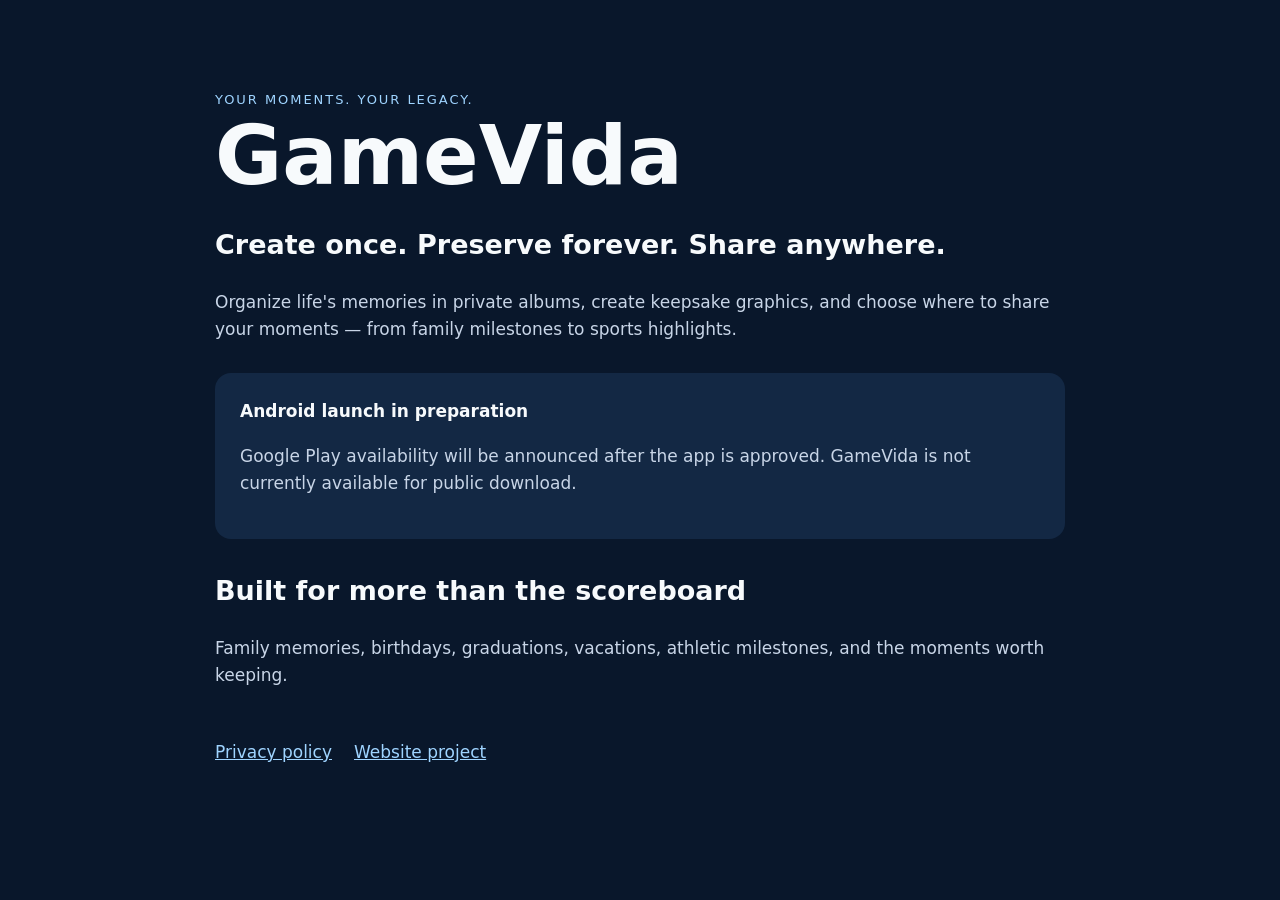
==== docs/index.html @ 08e76a16 "Publish GameVida website and privacy policy" ====
<!doctype html><html lang="en"><head><meta charset="utf-8"><meta name="viewport" content="width=device-width,initial-scale=1"><title>GameVida — Preserve your moments</title><meta name="description" content="GameVida helps you preserve family memories, sports milestones, photos, and videos. Create once. Preserve forever. Share anywhere."><style>body{margin:0;background:#09172b;color:#f7fafc;font:17px/1.6 system-ui,sans-serif}main{max-width:850px;margin:0 auto;padding:90px 24px}h1{font-size:clamp(44px,8vw,82px);line-height:1.1;margin:0}h2{font-size:27px}p{color:#c8d5e7}a{color:#9fd4ff}nav{display:flex;gap:22px;flex-wrap:wrap;margin-top:50px}.panel{background:#132844;padding:25px;border-radius:16px;margin:30px 0}.eyebrow{color:#9fd4ff;letter-spacing:.15em;text-transform:uppercase;font-size:13px}</style></head><body><main><div class="eyebrow">Your moments. Your legacy.</div><h1>GameVida</h1><h2>Create once. Preserve forever. Share anywhere.</h2><p>Organize life's memories in private albums, create keepsake graphics, and choose where to share your moments — from family milestones to sports highlights.</p><div class="panel"><strong>Android launch in preparation</strong><p>Google Play availability will be announced after the app is approved. GameVida is not currently available for public download.</p></div><h2>Built for more than the scoreboard</h2><p>Family memories, birthdays, graduations, vacations, athletic milestones, and the moments worth keeping.</p><nav><a href="/privacy/">Privacy policy</a><a href="https://github.com/cauvixai/gamevida-website">Website project</a></nav></main></body></html>
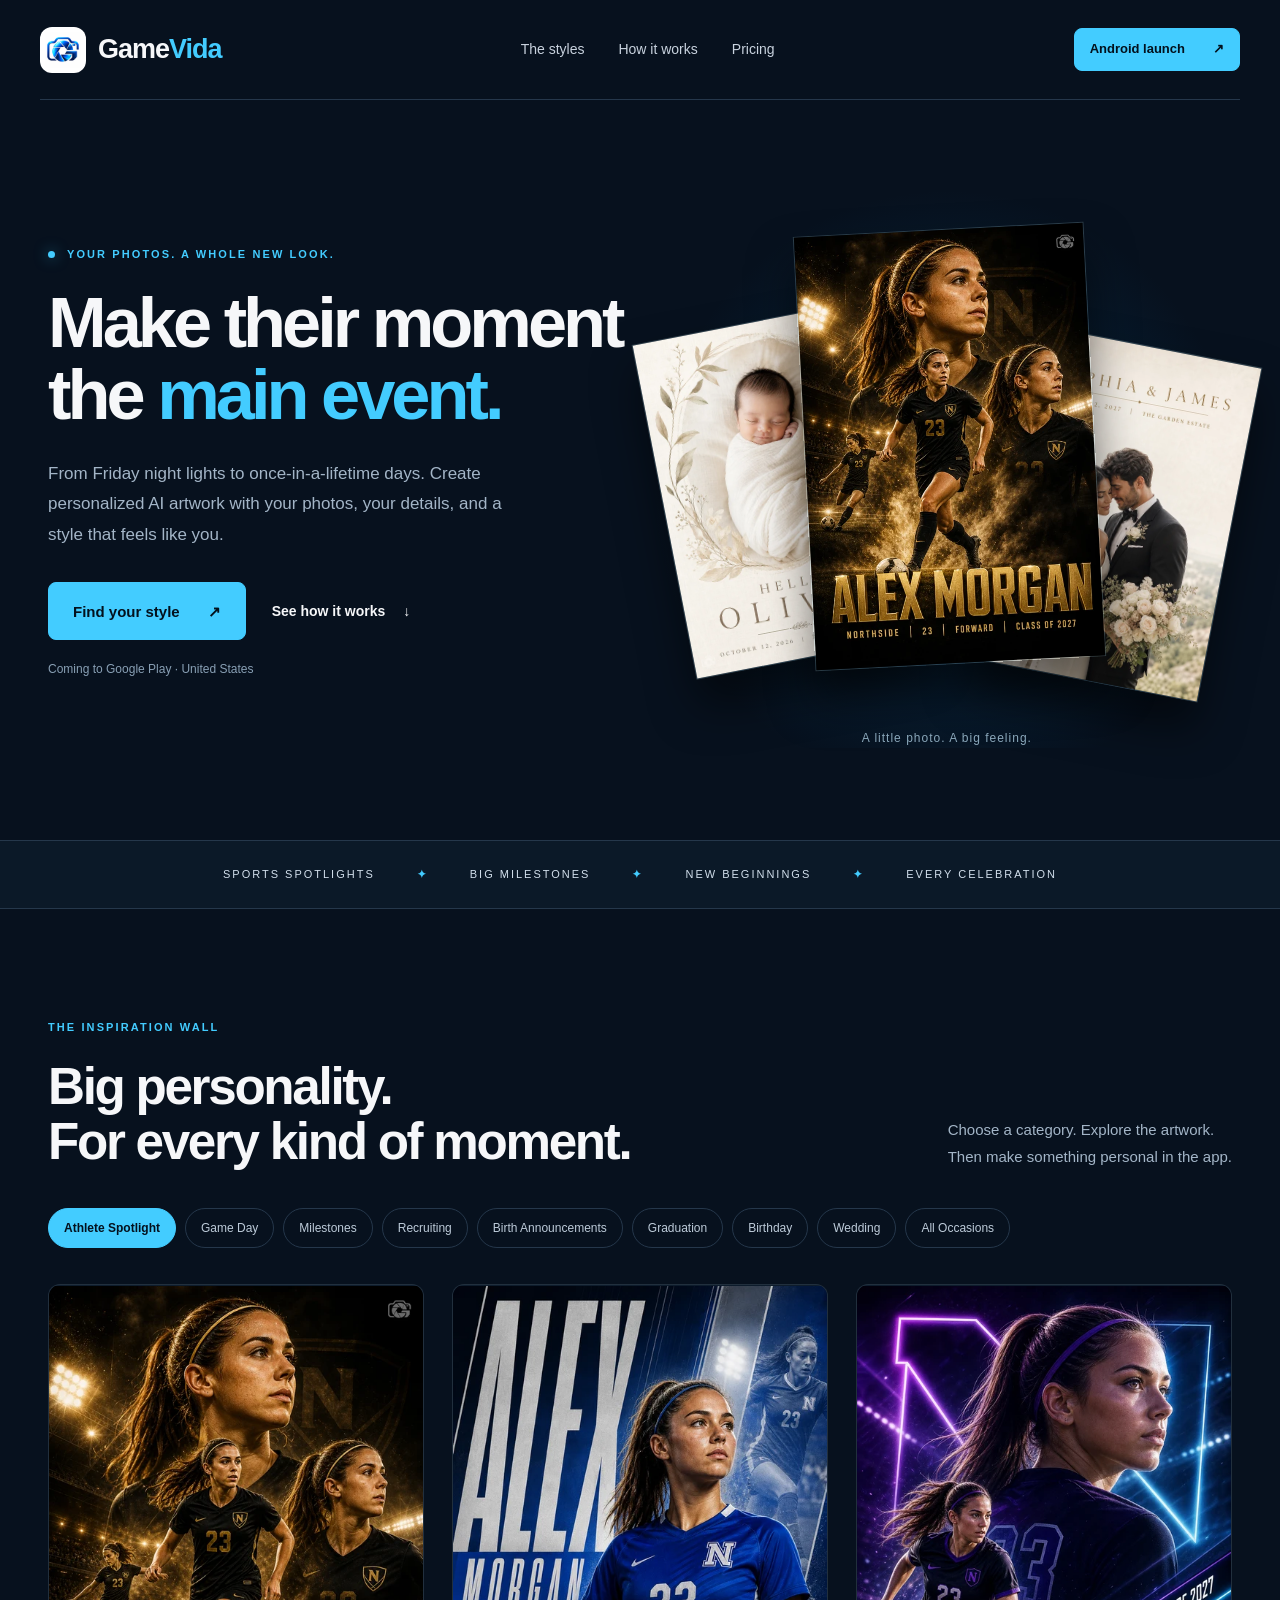
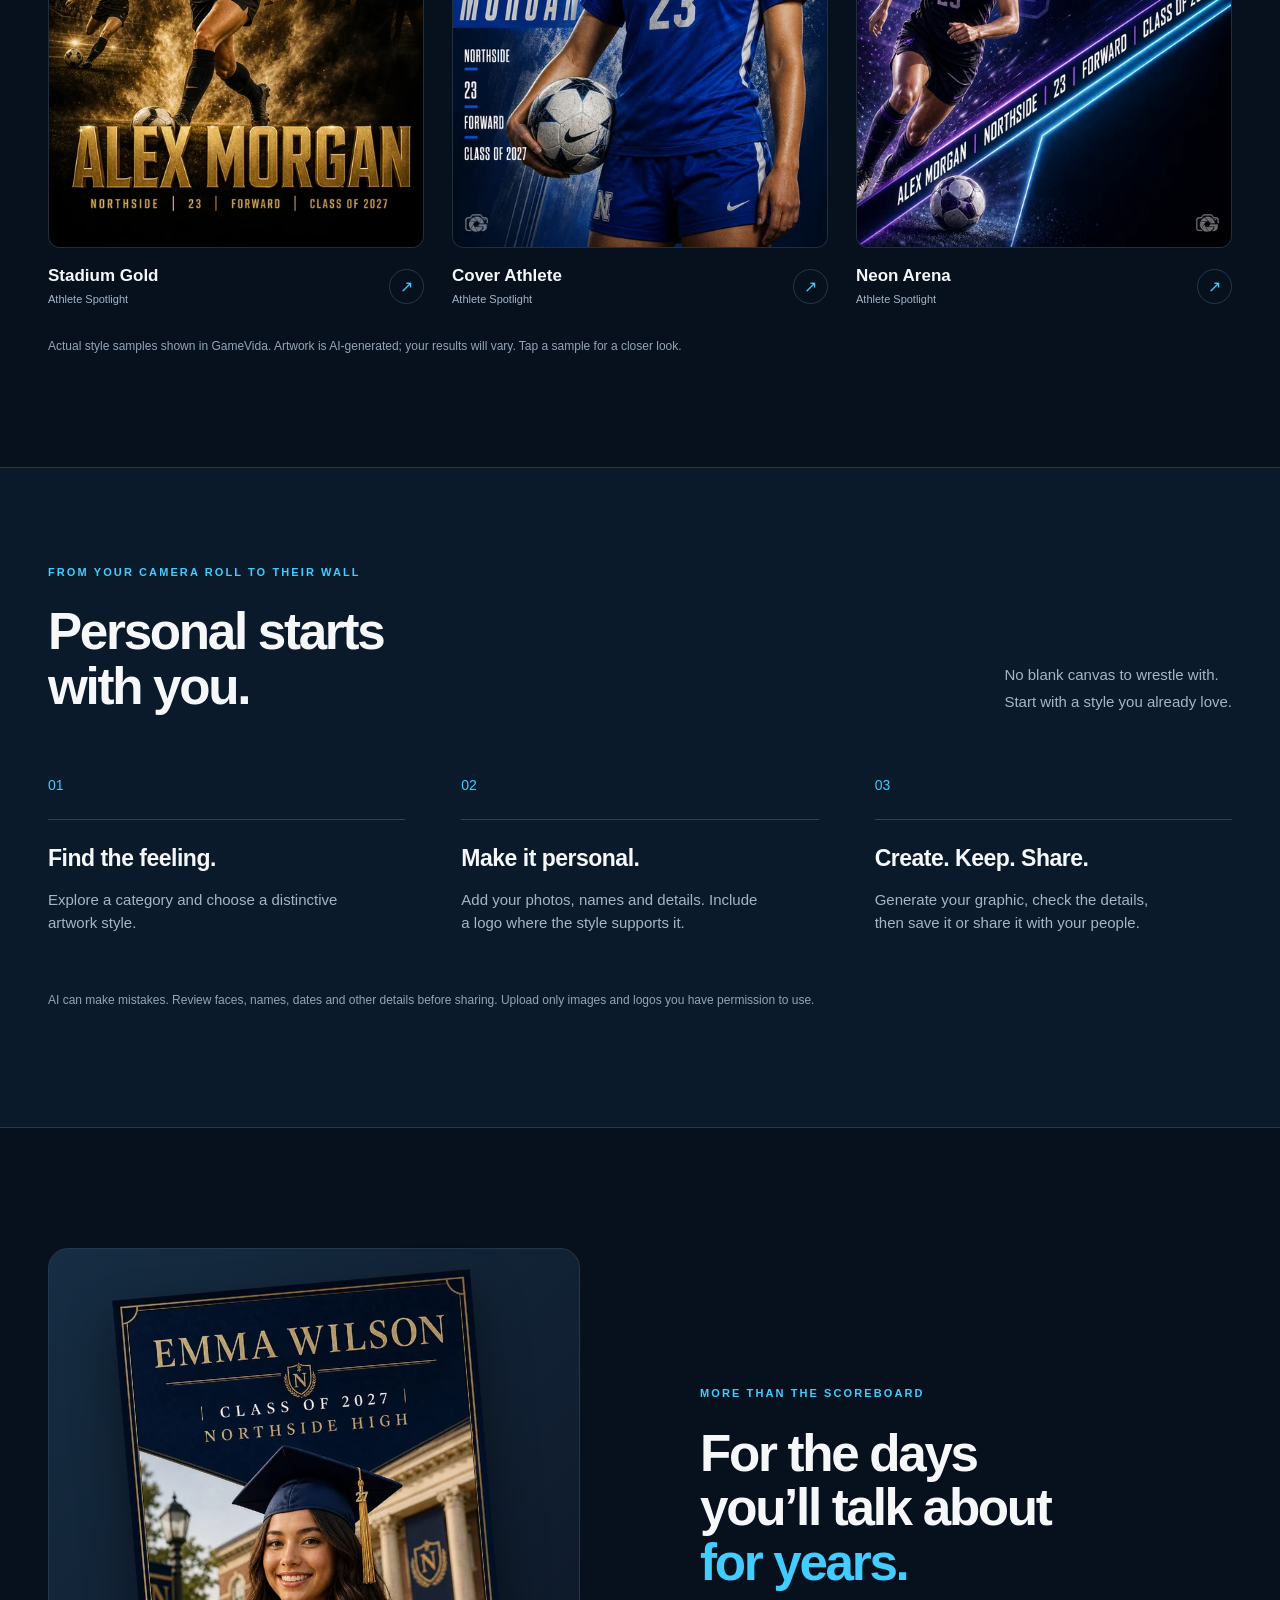
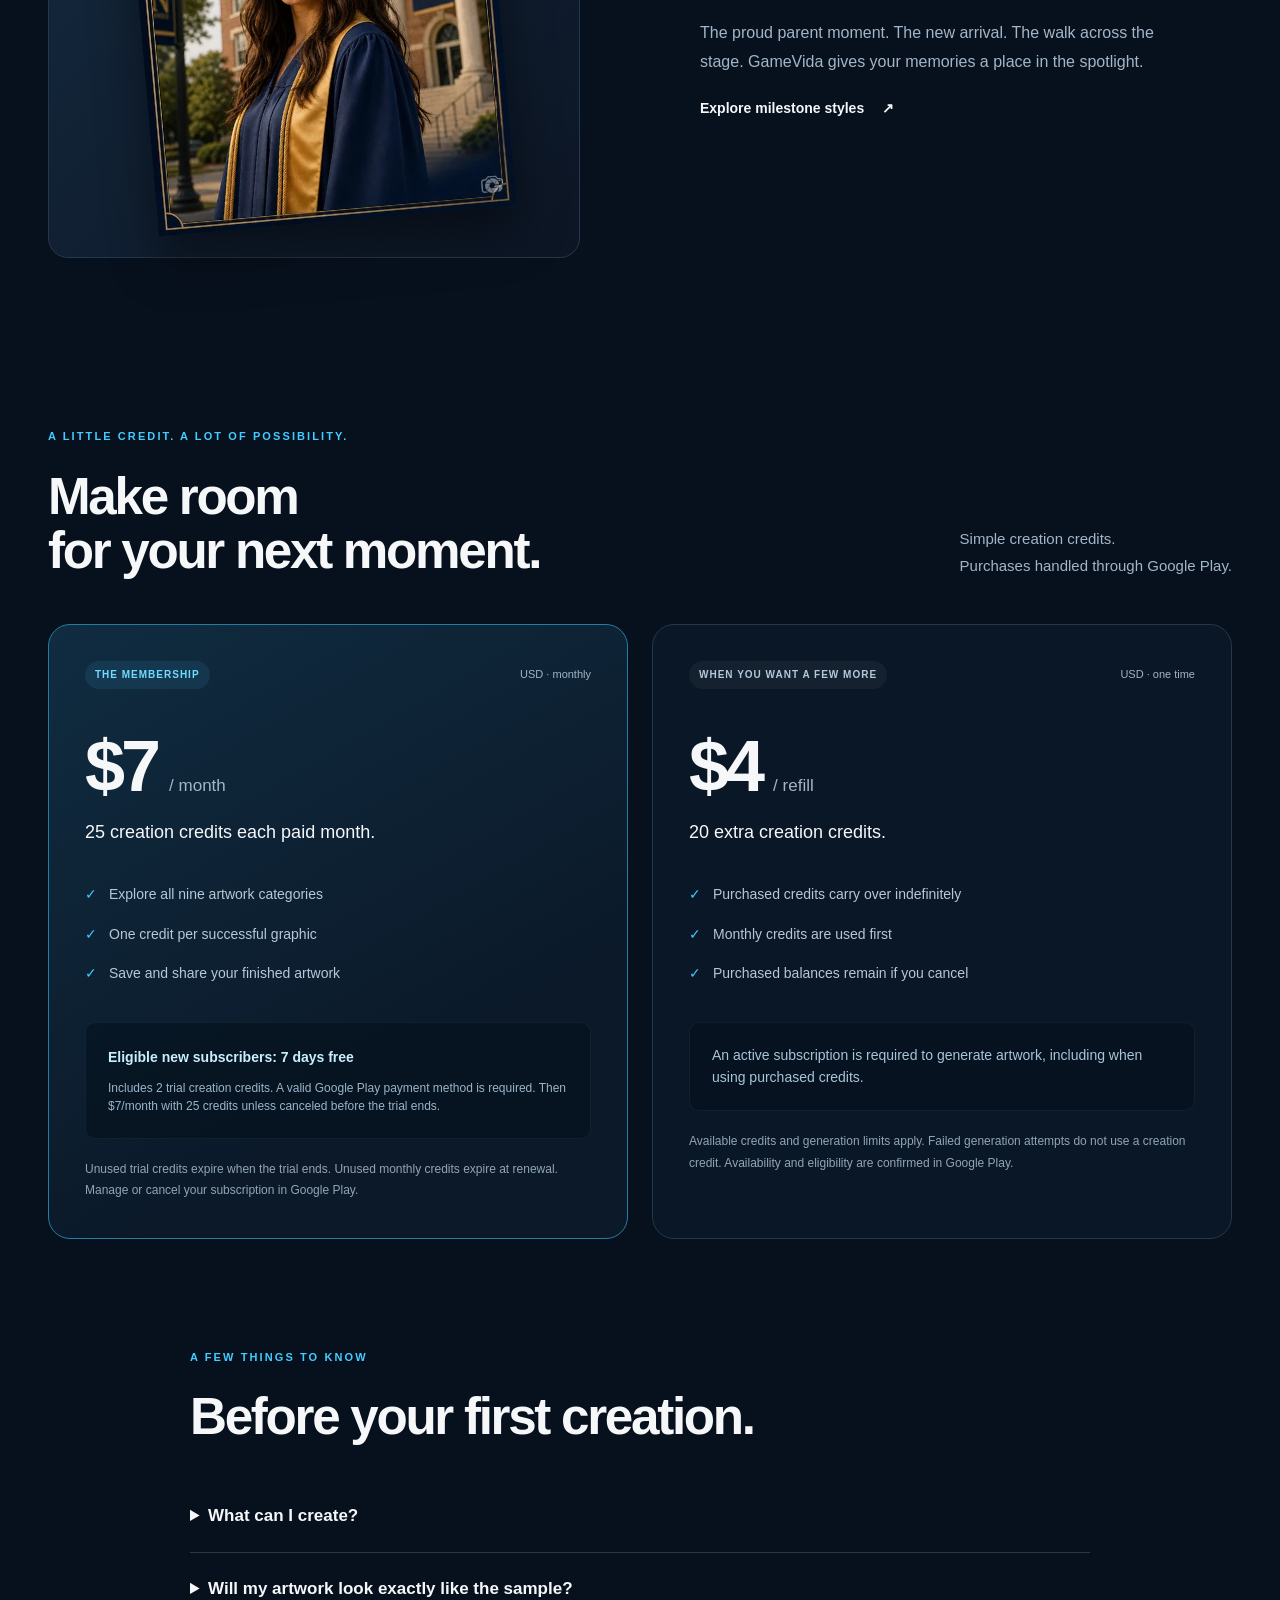
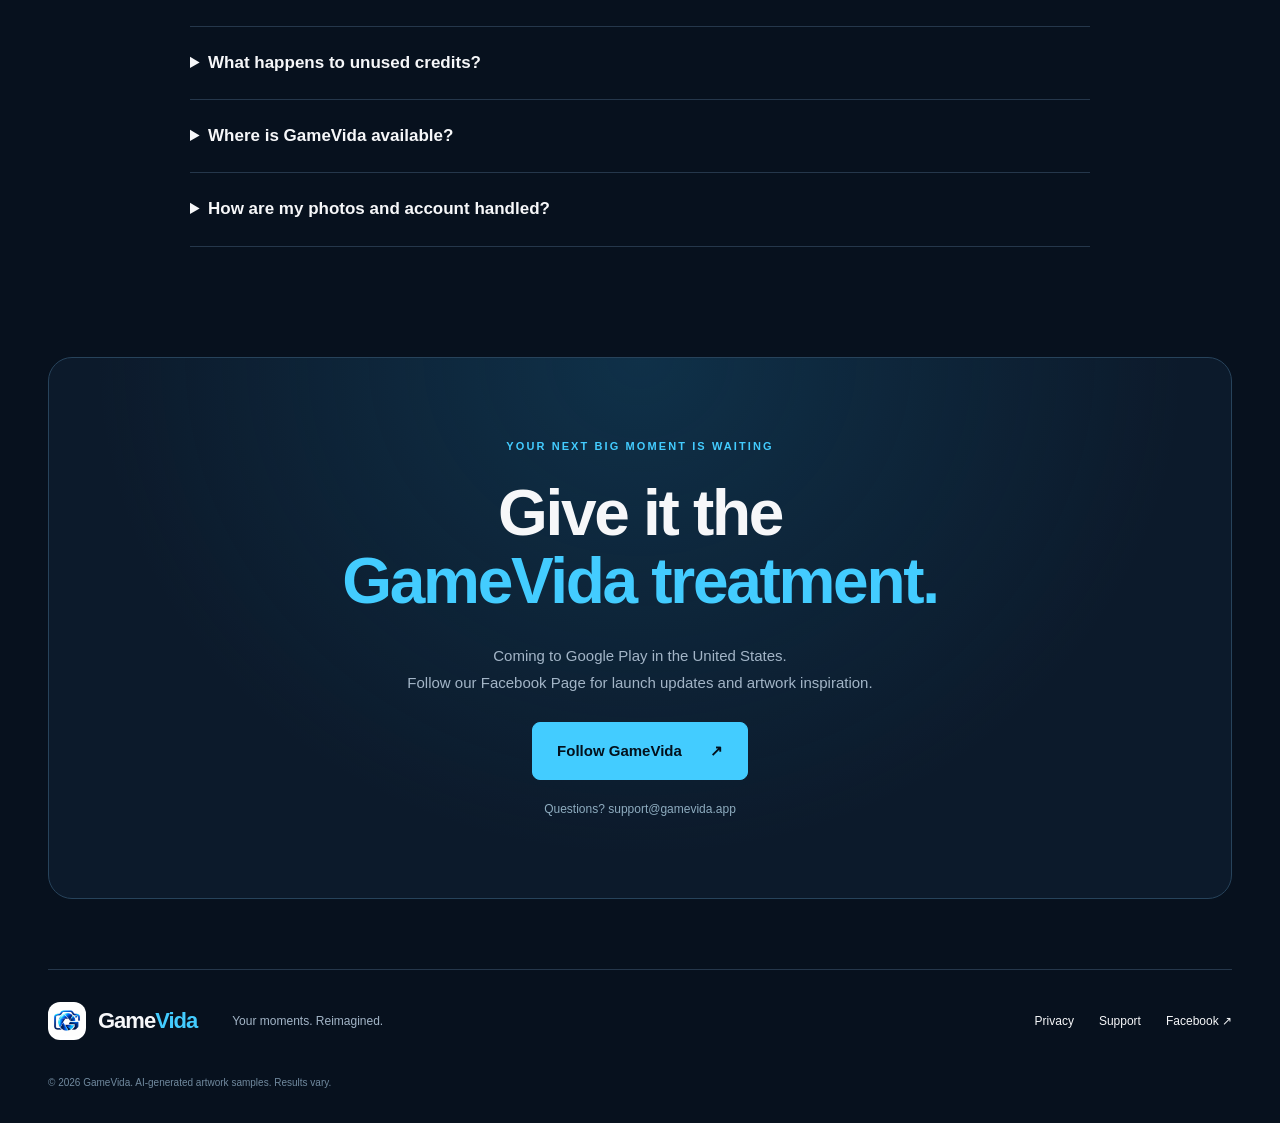
==== commit 80af60f3: "Show real GameVida artwork, creation flow and launch pricing" ====
--- a/docs/index.html
+++ b/docs/index.html
@@ -1 +1,32 @@
-<!doctype html><html lang="en"><head><meta charset="utf-8"><meta name="viewport" content="width=device-width,initial-scale=1"><title>GameVida — Preserve your moments</title><meta name="description" content="GameVida helps you preserve family memories, sports milestones, photos, and videos. Create once. Preserve forever. Share anywhere."><style>body{margin:0;background:#09172b;color:#f7fafc;font:17px/1.6 system-ui,sans-serif}main{max-width:850px;margin:0 auto;padding:90px 24px}h1{font-size:clamp(44px,8vw,82px);line-height:1.1;margin:0}h2{font-size:27px}p{color:#c8d5e7}a{color:#9fd4ff}nav{display:flex;gap:22px;flex-wrap:wrap;margin-top:50px}.panel{background:#132844;padding:25px;border-radius:16px;margin:30px 0}.eyebrow{color:#9fd4ff;letter-spacing:.15em;text-transform:uppercase;font-size:13px}</style></head><body><main><div class="eyebrow">Your moments. Your legacy.</div><h1>GameVida</h1><h2>Create once. Preserve forever. Share anywhere.</h2><p>Organize life's memories in private albums, create keepsake graphics, and choose where to share your moments — from family milestones to sports highlights.</p><div class="panel"><strong>Android launch in preparation</strong><p>Google Play availability will be announced after the app is approved. GameVida is not currently available for public download.</p></div><h2>Built for more than the scoreboard</h2><p>Family memories, birthdays, graduations, vacations, athletic milestones, and the moments worth keeping.</p><nav><a href="/privacy/">Privacy policy</a><a href="https://github.com/cauvixai/gamevida-website">Website project</a></nav></main></body></html>+<!doctype html>
+<html lang="en">
+<head>
+<meta charset="utf-8"><meta name="viewport" content="width=device-width,initial-scale=1">
+<title>GameVida — Your moments. Reimagined.</title>
+<meta name="description" content="Turn your photos and details into personalized AI artwork for sports, milestones and life's biggest moments. Explore GameVida styles, credits and Android launch information.">
+<meta name="theme-color" content="#07111e"><meta property="og:title" content="GameVida — Your moments. Reimagined."><meta property="og:description" content="Personalized AI artwork for sports and life's biggest moments. Explore the styles."><meta property="og:type" content="website"><meta property="og:url" content="https://gamevida.app/"><meta property="og:image" content="https://gamevida.app/assets/social-preview.jpg"><meta name="twitter:card" content="summary_large_image">
+<link rel="canonical" href="https://gamevida.app/"><link rel="icon" href="assets/icon.png"><link rel="stylesheet" href="styles.css"><script src="site.js" defer></script>
+</head>
+<body>
+<a class="skip" href="#main">Skip to content</a>
+<header class="header"><a class="brand" href="#" aria-label="GameVida home"><img src="assets/icon.png" width="46" height="46" alt=""><span>Game<span class="cyan">Vida</span></span></a><nav aria-label="Main navigation"><a href="#styles">The styles</a><a href="#how">How it works</a><a href="#pricing">Pricing</a></nav><a class="button small" href="#launch">Android launch <span aria-hidden="true">↗</span></a></header>
+<main id="main">
+<section class="hero wrap">
+<div class="hero-copy"><p class="eyebrow"><span class="dot"></span> YOUR PHOTOS. A WHOLE NEW LOOK.</p><h1>Make their moment<br>the <em>main event.</em></h1><p class="lead">From Friday night lights to once-in-a-lifetime days. Create personalized AI artwork with your photos, your details, and a style that feels like you.</p><div class="actions"><a class="button" href="#styles">Find your style <span aria-hidden="true">↗</span></a><a class="text-link" href="#how">See how it works <span aria-hidden="true">↓</span></a></div><p class="availability">Coming to Google Play · United States</p></div>
+<div class="hero-art" aria-label="GameVida artwork samples: birth announcement, athlete spotlight, and wedding"><div class="orbit"></div><img class="poster poster-left" src="assets/birth-1.webp" width="300" height="450" alt="Birth announcement sample with a newborn portrait and personalized name"><img class="poster poster-right" src="assets/weddings-1.webp" width="300" height="450" alt="Wedding artwork sample with a couple's portrait and personalized names"><img class="poster poster-center" src="assets/athlete-1.webp" width="360" height="540" fetchpriority="high" alt="Athlete Spotlight sample with layered soccer portraits and gold lettering"><span class="art-label">A little photo. A big feeling.</span></div>
+</section>
+<div class="category-ribbon" aria-hidden="true"><span>SPORTS SPOTLIGHTS</span><b>✦</b><span>BIG MILESTONES</span><b>✦</b><span>NEW BEGINNINGS</span><b>✦</b><span>EVERY CELEBRATION</span></div>
+<section class="gallery-section wrap" id="styles"><div class="section-heading"><div><p class="eyebrow">THE INSPIRATION WALL</p><h2>Big personality.<br>For every kind of moment.</h2></div><p>Choose a category. Explore the artwork.<br>Then make something personal in the app.</p></div>
+<div class="filters" role="group" aria-label="Artwork categories"></div>
+<div class="gallery" id="gallery" aria-live="polite"></div><p class="sample-note">Actual style samples shown in GameVida. Artwork is AI-generated; your results will vary. Tap a sample for a closer look.</p>
+<noscript><p>Enable JavaScript to browse all nine categories. Here are three styles to explore:</p><div class="gallery"><img src="assets/athlete-1.webp" alt="Athlete Spotlight sample"><img src="assets/birth-1.webp" alt="Birth announcement sample"><img src="assets/weddings-1.webp" alt="Wedding sample"></div></noscript>
+</section>
+<section class="how-section" id="how"><div class="wrap"><p class="eyebrow">FROM YOUR CAMERA ROLL TO THEIR WALL</p><div class="section-heading"><h2>Personal starts<br>with you.</h2><p>No blank canvas to wrestle with.<br>Start with a style you already love.</p></div><div class="steps"><article><span>01</span><h3>Find the feeling.</h3><p>Explore a category and choose a distinctive artwork style.</p></article><article><span>02</span><h3>Make it personal.</h3><p>Add your photos, names and details. Include a logo where the style supports it.</p></article><article><span>03</span><h3>Create. Keep. Share.</h3><p>Generate your graphic, check the details, then save it or share it with your people.</p></article></div><p class="fineprint">AI can make mistakes. Review faces, names, dates and other details before sharing. Upload only images and logos you have permission to use.</p></div></section>
+<section class="occasion-section wrap"><div class="occasion-image"><img src="assets/graduation-1.webp" width="400" height="600" loading="lazy" alt="Navy and gold graduation artwork with a graduate portrait"></div><div><p class="eyebrow">MORE THAN THE SCOREBOARD</p><h2>For the days<br>you’ll talk about<br><em>for years.</em></h2><p class="lead">The proud parent moment. The new arrival. The walk across the stage. GameVida gives your memories a place in the spotlight.</p><a class="text-link" href="#styles" data-category="graduation">Explore milestone styles <span aria-hidden="true">↗</span></a></div></section>
+<section class="pricing-section wrap" id="pricing"><div class="section-heading"><div><p class="eyebrow">A LITTLE CREDIT. A LOT OF POSSIBILITY.</p><h2>Make room<br>for your next moment.</h2></div><p>Simple creation credits.<br>Purchases handled through Google Play.</p></div><div class="pricing-grid"><article class="price-card featured"><div class="price-top"><span class="pill">THE MEMBERSHIP</span><span>USD · monthly</span></div><h3><strong>$7</strong><span>/ month</span></h3><p class="price-sub">25 creation credits each paid month.</p><ul><li>Explore all nine artwork categories</li><li>One credit per successful graphic</li><li>Save and share your finished artwork</li></ul><div class="trial"><strong>Eligible new subscribers: 7 days free</strong><p>Includes 2 trial creation credits. A valid Google Play payment method is required. Then $7/month with 25 credits unless canceled before the trial ends.</p></div><p class="fineprint">Unused trial credits expire when the trial ends. Unused monthly credits expire at renewal. Manage or cancel your subscription in Google Play.</p></article><article class="price-card"><div class="price-top"><span class="pill subtle">WHEN YOU WANT A FEW MORE</span><span>USD · one time</span></div><h3><strong>$4</strong><span>/ refill</span></h3><p class="price-sub">20 extra creation credits.</p><ul><li>Purchased credits carry over indefinitely</li><li>Monthly credits are used first</li><li>Purchased balances remain if you cancel</li></ul><div class="refill-note">An active subscription is required to generate artwork, including when using purchased credits.</div><p class="fineprint">Available credits and generation limits apply. Failed generation attempts do not use a creation credit. Availability and eligibility are confirmed in Google Play.</p></article></div></section>
+<section class="faq wrap" id="faq"><p class="eyebrow">A FEW THINGS TO KNOW</p><h2>Before your first creation.</h2><details><summary>What can I create?</summary><p>Athlete Spotlight, Game Day, Milestones, Recruiting, Birth Announcements, Graduation, Birthday, Wedding and All Occasions artwork. Each category has multiple styles and a form for its specific details.</p></details><details><summary>Will my artwork look exactly like the sample?</summary><p>Samples show the direction of each style. Your artwork is generated using your photos and details, so results vary. AI may make mistakes in likeness, spelling or other details; always review your graphic before sharing.</p></details><details><summary>What happens to unused credits?</summary><p>Unused trial credits expire at the end of the trial. Monthly credits expire at renewal. Purchased refill credits carry over indefinitely and remain in your account after cancellation. Active subscription access is required to generate, and monthly credits are used before purchased credits.</p></details><details><summary>Where is GameVida available?</summary><p>GameVida’s Android launch is being prepared for the United States through Google Play. Public download availability will be announced after approval. We are focusing on Android first.</p></details><details><summary>How are my photos and account handled?</summary><p>Photos and details needed for generation are sent to our secure backend and AI provider. Read our <a href="/privacy/">privacy policy</a> for processing, storage and deletion information. Account deletion is available through the app and the account-deletion instructions linked in the policy.</p></details></section>
+<section class="launch wrap" id="launch"><p class="eyebrow">YOUR NEXT BIG MOMENT IS WAITING</p><h2>Give it the<br><em>GameVida treatment.</em></h2><p>Coming to Google Play in the United States.<br>Follow our Facebook Page for launch updates and artwork inspiration.</p><a class="button" href="https://www.facebook.com/profile.php?id=61595815816056" target="_blank" rel="noopener noreferrer">Follow GameVida <span aria-hidden="true">↗</span></a><a class="support" href="mailto:support@gamevida.app">Questions? support@gamevida.app</a></section>
+</main>
+<footer class="wrap"><a class="brand" href="#"><img src="assets/icon.png" width="38" height="38" alt=""><span>Game<span class="cyan">Vida</span></span></a><p>Your moments. Reimagined.</p><nav aria-label="Footer"><a href="/privacy/">Privacy</a><a href="mailto:support@gamevida.app">Support</a><a href="https://www.facebook.com/profile.php?id=61595815816056" target="_blank" rel="noopener noreferrer">Facebook ↗</a></nav><small>© 2026 GameVida. AI-generated artwork samples. Results vary.</small></footer>
+<dialog id="art-dialog" aria-labelledby="dialog-title"><button class="dialog-close" aria-label="Close artwork preview">✕</button><div class="dialog-layout"><img id="dialog-image" src="assets/athlete-1.webp" alt=""><div><p class="eyebrow" id="dialog-category"></p><h2 id="dialog-title">Artwork sample</h2><p>Available as a style in GameVida. Add your own photos and details in the app to create personalized artwork.</p><p class="fineprint">AI-generated sample. Your result will vary.</p><div class="dialog-controls"><button class="button secondary" id="previous-art" aria-label="Previous sample">←</button><button class="button secondary" id="next-art" aria-label="Next sample">→</button></div></div></div></dialog>
+</body></html>
--- a/docs/styles.css
+++ b/docs/styles.css
@@ -0,0 +1,3 @@
+:root{--bg:#07111e;--panel:#0d1c2d;--ink:#f6f7f9;--muted:#a3b5c7;--cyan:#43ccff;--line:#25374b;--radius:22px;color-scheme:dark;font-family:Arial,Helvetica,sans-serif;scroll-behavior:smooth}*{box-sizing:border-box}body{margin:0;background:var(--bg);color:var(--ink);line-height:1.55}a{color:inherit;text-decoration:none}button{font:inherit;cursor:pointer}button,a,summary{-webkit-tap-highlight-color:transparent}button:focus-visible,a:focus-visible,summary:focus-visible{outline:3px solid var(--cyan);outline-offset:6px}img{display:block;max-width:100%;height:auto}.wrap{width:min(1280px,calc(100% - 96px));margin:auto}.cyan,em{color:var(--cyan)}em{font-style:normal}.header{width:min(1400px,calc(100% - 80px));margin:auto;min-height:100px;display:flex;align-items:center;justify-content:space-between;gap:30px;border-bottom:1px solid var(--line)}.brand{display:flex;align-items:center;gap:12px;font-size:27px;font-weight:800;letter-spacing:-1px}.brand img{border-radius:12px}.header nav{display:flex;gap:34px;font-size:14px;color:#c8d2de}.header nav a:hover,.text-link:hover,footer a:hover{color:var(--cyan)}.button{display:inline-flex;align-items:center;justify-content:space-between;gap:28px;min-height:58px;padding:15px 24px;background:var(--cyan);color:#03111d;font-size:15px;font-weight:700;border:1px solid var(--cyan);border-radius:8px;transition:background .15s,transform .15s}.button:hover{background:#96e2ff;transform:translateY(-2px)}.button.small{font-size:13px;min-height:43px;padding:10px 15px}.text-link{display:inline-flex;gap:18px;align-items:center;font-size:14px;font-weight:600}.hero{display:grid;grid-template-columns:1.02fr 1fr;gap:32px;align-items:center;min-height:740px;padding-top:65px;padding-bottom:80px}.eyebrow{font-size:11px;letter-spacing:2.1px;font-weight:700;color:var(--cyan);margin:0 0 24px}.dot{display:inline-block;width:7px;height:7px;background:var(--cyan);border-radius:50%;margin-right:7px;box-shadow:0 0 14px #3acaff8c}h1{font-size:clamp(50px,5.5vw,82px);line-height:1.02;letter-spacing:-4px;margin:0 0 28px;font-weight:800}h2{font-size:clamp(36px,4vw,56px);line-height:1.07;letter-spacing:-2.3px;margin:0;font-weight:750}h3{line-height:1.2}p{margin:0 0 20px}.lead{max-width:470px;font-size:17px;color:var(--muted);line-height:1.8}.actions{display:flex;align-items:center;gap:26px;margin-top:32px}.availability{font-size:12px;color:#89a0b5;margin-top:20px;margin-bottom:0}.hero-art{height:570px;position:relative;isolation:isolate}.orbit{position:absolute;inset:0 -20px;background:radial-gradient(ellipse at 50% 55%,#0b60995c,transparent 68%);z-index:-1}.poster{position:absolute;border:1px solid #7595a055;box-shadow:0 28px 45px #0008;object-fit:contain}.poster-center{width:51%;left:25%;top:9%;transform:rotate(-3deg);z-index:2}.poster-left{width:40%;left:0;top:25%;transform:rotate(-11deg)}.poster-right{width:40%;right:0;top:29%;transform:rotate(11deg)}.art-label{position:absolute;bottom:0;left:0;right:0;text-align:center;font-size:12px;color:#8ca9bc;letter-spacing:1px}.category-ribbon{display:flex;justify-content:center;align-items:center;gap:42px;padding:25px 24px;border-block:1px solid var(--line);color:#d2dfec;background:#0b1928;font-size:11px;letter-spacing:2px;flex-wrap:wrap}.category-ribbon b{color:var(--cyan)}.gallery-section{padding-block:110px}.section-heading{display:flex;justify-content:space-between;align-items:flex-end;gap:36px;margin-bottom:38px}.section-heading>p{color:var(--muted);font-size:15px;line-height:1.8;margin:0;max-width:340px}.filters{display:flex;gap:9px;flex-wrap:wrap;margin:0 0 36px}.filter{border:1px solid var(--line);border-radius:100px;padding:10px 15px;background:transparent;color:#bdcbd9;font-size:12px}.filter:hover{border-color:#52a5ce}.filter[aria-pressed=true]{background:var(--cyan);border-color:var(--cyan);color:#04111e;font-weight:700}.gallery{display:grid;grid-template-columns:repeat(3,minmax(0,1fr));gap:28px}.art-card{background:transparent;padding:0;text-align:left;border:0;color:inherit}.art-card .image-wrap{overflow:hidden;border-radius:12px;border:1px solid #ffffff15;background:#0d1c2c;aspect-ratio:2/3}.art-card img{width:100%;height:100%;object-fit:contain;transition:transform .3s}.art-card:hover img{transform:scale(1.025)}.card-caption{display:flex;justify-content:space-between;gap:15px;margin-top:18px;align-items:center}.card-caption h3{margin:0;font-size:17px}.card-caption p{font-size:11px;color:var(--muted);margin:4px 0 0}.card-caption>span{border:1px solid var(--line);width:35px;height:35px;border-radius:50%;display:grid;place-items:center;color:var(--cyan)}.sample-note,.fineprint{color:#91a5b8;font-size:12px;line-height:1.8}.sample-note{margin:28px 0 0}.how-section{padding-block:96px;background:#0b1a2a;border-block:1px solid var(--line)}.steps{display:grid;grid-template-columns:repeat(3,1fr);gap:56px;margin-top:60px;margin-bottom:35px}.steps article>span{display:block;color:var(--cyan);font-size:14px;padding-bottom:22px;border-bottom:1px solid #314255}.steps h3{font-size:23px;letter-spacing:-.5px;margin:25px 0 16px}.steps p{font-size:15px;color:var(--muted);max-width:300px}.occasion-section{display:grid;grid-template-columns:1fr 1fr;gap:120px;align-items:center;padding-block:120px}.occasion-image{padding:35px;background:linear-gradient(135deg,#162d43,#0c1524);border:1px solid var(--line);border-radius:20px}.occasion-image img{width:78%;margin:auto;box-shadow:0 25px 50px #0007;transform:rotate(-5deg)}.occasion-section h2{font-size:clamp(40px,4vw,62px);margin-bottom:28px}.occasion-section .lead{font-size:16px}.pricing-section{padding:50px 0 110px}.pricing-grid{display:grid;grid-template-columns:1fr 1fr;gap:24px;margin-top:45px}.price-card{border:1px solid var(--line);border-radius:var(--radius);padding:36px;background:#0a1726}.price-card.featured{border-color:#267ca1;background:linear-gradient(150deg,#102c41,#0b1929 70%)}.price-top{display:flex;align-items:center;justify-content:space-between;gap:15px;font-size:11px;color:var(--muted)}.pill{display:inline-block;background:#42caff18;padding:6px 10px;border-radius:50px;color:#71dcff;font-size:10px;font-weight:700;letter-spacing:1px}.pill.subtle{background:#ffffff0b;color:#b3c8db}.price-card h3{margin:34px 0 10px;display:flex;align-items:baseline;gap:12px}.price-card h3 strong{font-size:72px;letter-spacing:-4px}.price-card h3>span{font-size:17px;font-weight:400;color:var(--muted)}.price-sub{font-size:18px}.price-card ul{padding:0;margin:28px 0;list-style:none;color:#b7c7d6;font-size:14px}.price-card li{padding:9px 0}.price-card li:before{content:'✓';color:var(--cyan);margin-right:12px}.trial,.refill-note{padding:22px;background:#030e1980;border:1px solid #ffffff0d;border-radius:10px;margin:20px 0}.trial strong{font-size:14px;color:#c9efff}.trial p{font-size:12px;color:#9bb4c8;margin:9px 0 0}.refill-note{font-size:14px;color:#a9c4d9}.price-card .fineprint{margin:0}.faq{padding-bottom:110px;max-width:900px}.faq h2{margin-bottom:35px}.faq details{border-bottom:1px solid var(--line);padding:23px 0}.faq summary{cursor:pointer;font-size:17px;font-weight:600;padding-right:20px}.faq details p{color:var(--muted);font-size:14px;line-height:1.9;margin:18px 0 0}.faq a{text-decoration:underline;color:var(--cyan)}.launch{padding:80px 40px;text-align:center;background:radial-gradient(ellipse at top,#155b8059,transparent 65%),#0c1a2b;border:1px solid #27435b;border-radius:24px;margin-bottom:70px}.launch h2{font-size:clamp(40px,5vw,70px)}.launch p:not(.eyebrow){color:var(--muted);font-size:15px;line-height:1.8;margin:26px auto}.launch .support{display:block;color:#8eacbf;font-size:12px;margin-top:20px}footer{display:flex;align-items:center;gap:35px;flex-wrap:wrap;border-top:1px solid var(--line);padding-block:32px}footer .brand{font-size:22px}footer p{font-size:12px;color:var(--muted);margin:0}footer nav{margin-left:auto;display:flex;gap:25px;font-size:12px}footer small{width:100%;color:#718a9f;font-size:10px}dialog{max-width:1000px;width:calc(100% - 40px);max-height:92vh;background:#0b1b2c;color:white;border:1px solid #395872;border-radius:18px;padding:44px}dialog::backdrop{background:#010811e8;backdrop-filter:blur(8px)}body:has(dialog[open]){overflow:hidden}.dialog-close{position:absolute;right:14px;top:10px;background:transparent;color:white;font-size:22px;border:0;padding:8px}.dialog-layout{display:grid;grid-template-columns:1fr .8fr;gap:40px;align-items:center}.dialog-layout>img{max-height:76vh;width:100%;object-fit:contain}.dialog-layout h2{font-size:34px;margin-bottom:20px}.dialog-layout p:not(.eyebrow){font-size:14px;color:var(--muted)}.dialog-controls{display:flex;gap:12px;margin-top:28px}.button.secondary{background:#142b40;color:var(--cyan);min-height:44px;padding:8px 20px;border-color:#335068}.skip{position:fixed;left:20px;top:-100px;padding:10px;background:white;color:black;z-index:100}.skip:focus{top:15px}
+@media(min-width:1600px){.hero-art{height:650px}.hero{min-height:830px}}@media(max-width:1100px){.wrap{width:calc(100% - 64px)}h1{font-size:60px;letter-spacing:-3px}.hero{gap:24px;min-height:650px}.hero-art{height:470px}.hero .lead{font-size:15px}.actions{gap:16px}.hero .button{gap:15px;padding:14px 18px}.hero .text-link{font-size:12px}.occasion-section{gap:65px}.category-ribbon{gap:25px}.price-card{padding:26px}}@media(max-width:760px){.wrap{width:calc(100% - 40px)}.header{width:calc(100% - 40px);min-height:80px}.header nav{display:none}.header .brand{font-size:23px;gap:8px}.header .brand img{width:36px;height:36px}.header .button{font-size:11px;gap:12px;padding:8px 12px}.hero{grid-template-columns:1fr;gap:15px;padding-top:48px;padding-bottom:45px;min-height:0}.hero h1{font-size:clamp(46px,10vw,72px);letter-spacing:-2.8px}.hero .lead{font-size:15px;max-width:520px}.hero-art{height:clamp(380px,100vw,600px);width:min(100%,510px);margin:auto}.poster-center{top:6%;width:48%;left:26%}.poster-left{top:18%;width:37%;left:2%}.poster-right{top:23%;width:37%;right:2%}.art-label{bottom:10px}.eyebrow{font-size:9px;letter-spacing:1.5px}.actions{flex-wrap:wrap;gap:23px}.hero .button{min-height:52px;font-size:14px}.category-ribbon{gap:14px;font-size:8px;letter-spacing:1px;padding:18px 12px}.category-ribbon b{display:none}.section-heading{display:block}.section-heading>p{margin-top:25px;font-size:14px}.gallery-section{padding-block:65px}.filters{flex-wrap:nowrap;overflow-x:auto;padding-bottom:12px;margin-bottom:25px;scrollbar-width:thin}.filter{flex-shrink:0;font-size:11px}.gallery{grid-template-columns:repeat(2,minmax(0,1fr));gap:28px 14px}.gallery .art-card:last-child{grid-column:1/-1;width:calc(50% - 7px);justify-self:center}.card-caption{gap:7px;margin-top:12px}.card-caption h3{font-size:14px}.card-caption>span{width:26px;height:26px;flex-shrink:0}.card-caption p{font-size:9px}.sample-note{font-size:10px}.how-section{padding-block:60px}.steps{grid-template-columns:1fr;gap:20px;margin-top:40px}.steps article>span{padding-bottom:12px}.steps h3{margin:18px 0 12px}.steps p{max-width:none;font-size:14px}.occasion-section{padding-block:65px;gap:45px;grid-template-columns:1fr}.occasion-image{max-width:420px;width:100%;margin:auto}.occasion-section h2{font-size:46px}.occasion-section .lead{font-size:15px}.pricing-section{padding:0 0 65px}.pricing-grid{grid-template-columns:1fr;margin-top:30px}.price-card{padding:25px}.price-top{font-size:9px}.price-card h3 strong{font-size:64px}.price-sub{font-size:17px}.faq{padding-bottom:65px}.faq summary{font-size:15px}.faq h2{font-size:35px}.launch{padding:45px 22px;margin-bottom:40px}.launch h2{font-size:39px;letter-spacing:-1.8px}.launch p:not(.eyebrow){font-size:13px}.launch .button{font-size:13px}.launch .support{font-size:10px}footer{gap:20px;padding-top:26px}footer p{display:none}footer nav{gap:17px;font-size:10px}dialog{padding:42px 20px 24px}.dialog-layout{grid-template-columns:1fr;gap:25px}.dialog-layout>img{max-height:53vh}.dialog-layout h2{font-size:26px}.dialog-layout .eyebrow{margin-bottom:12px}.dialog-controls{margin-top:15px}}
+@media(prefers-reduced-motion:reduce){:root{scroll-behavior:auto}*{transition:none!important}}
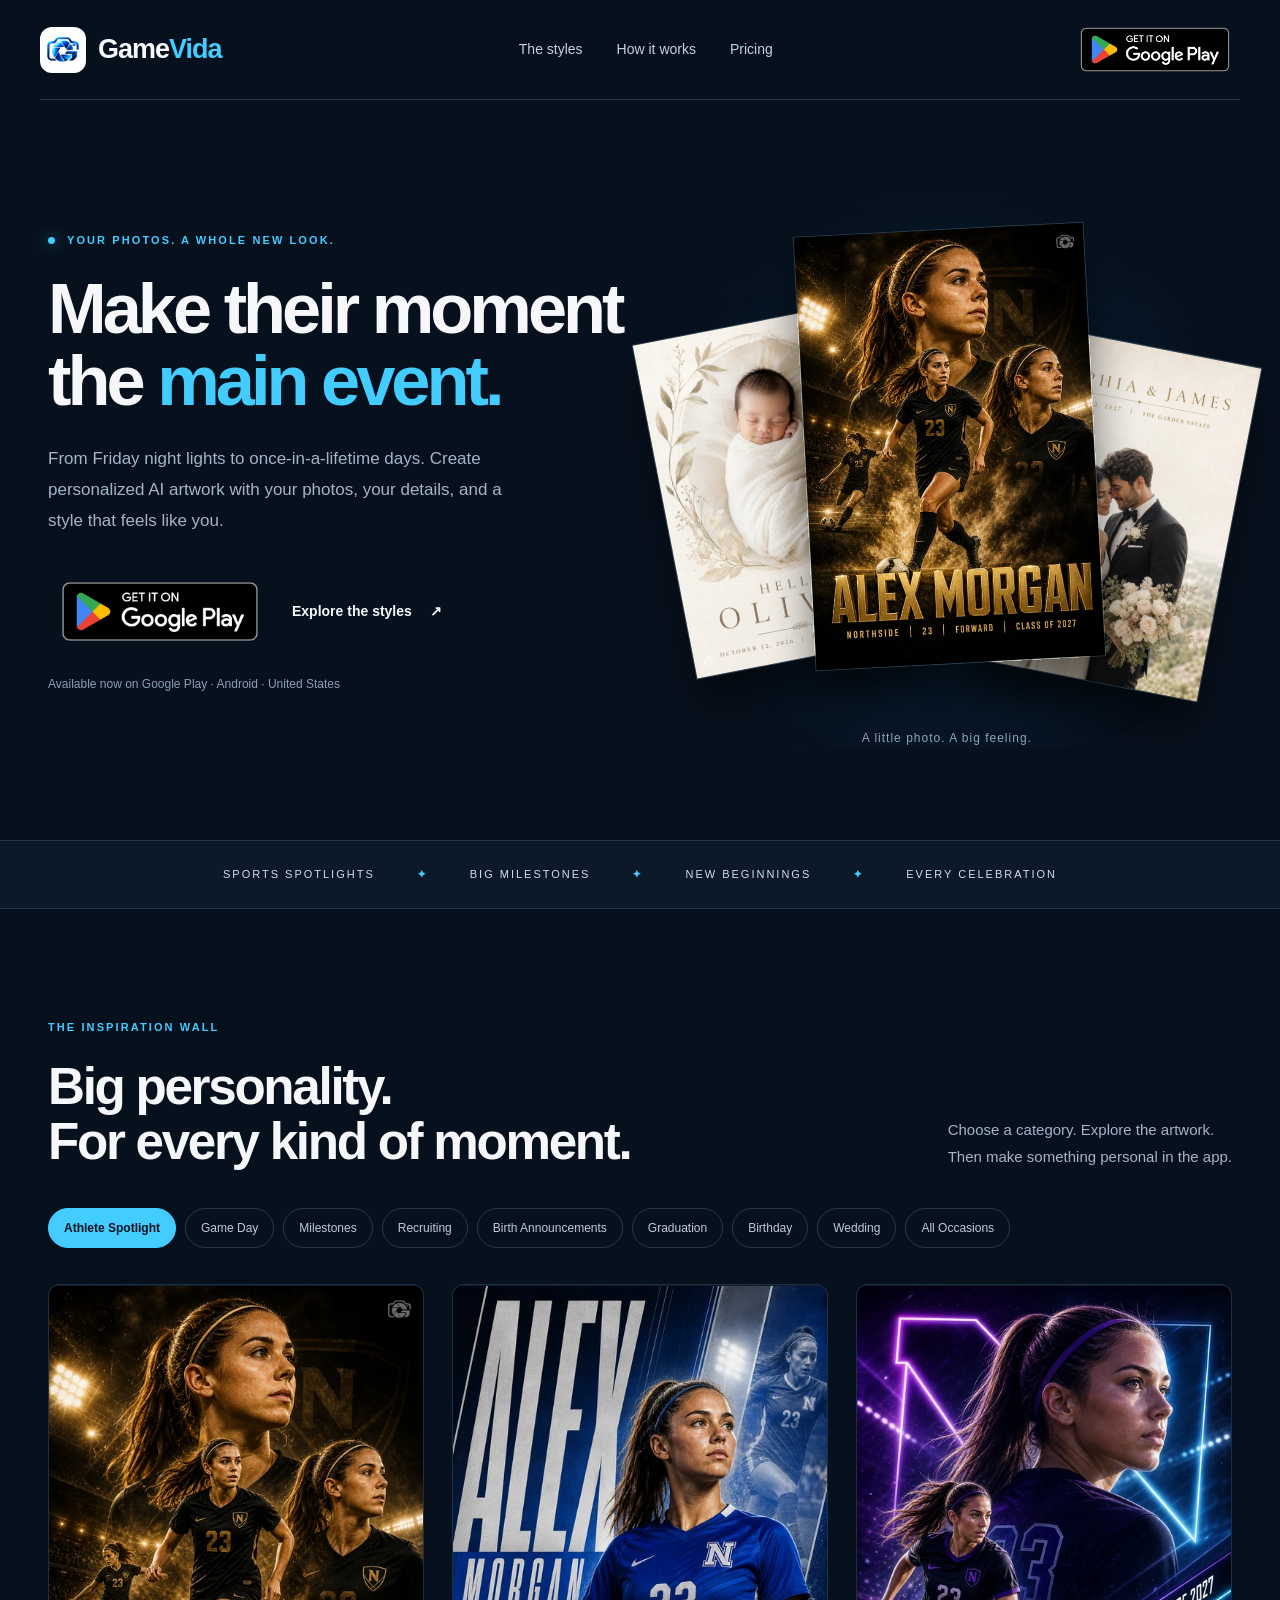
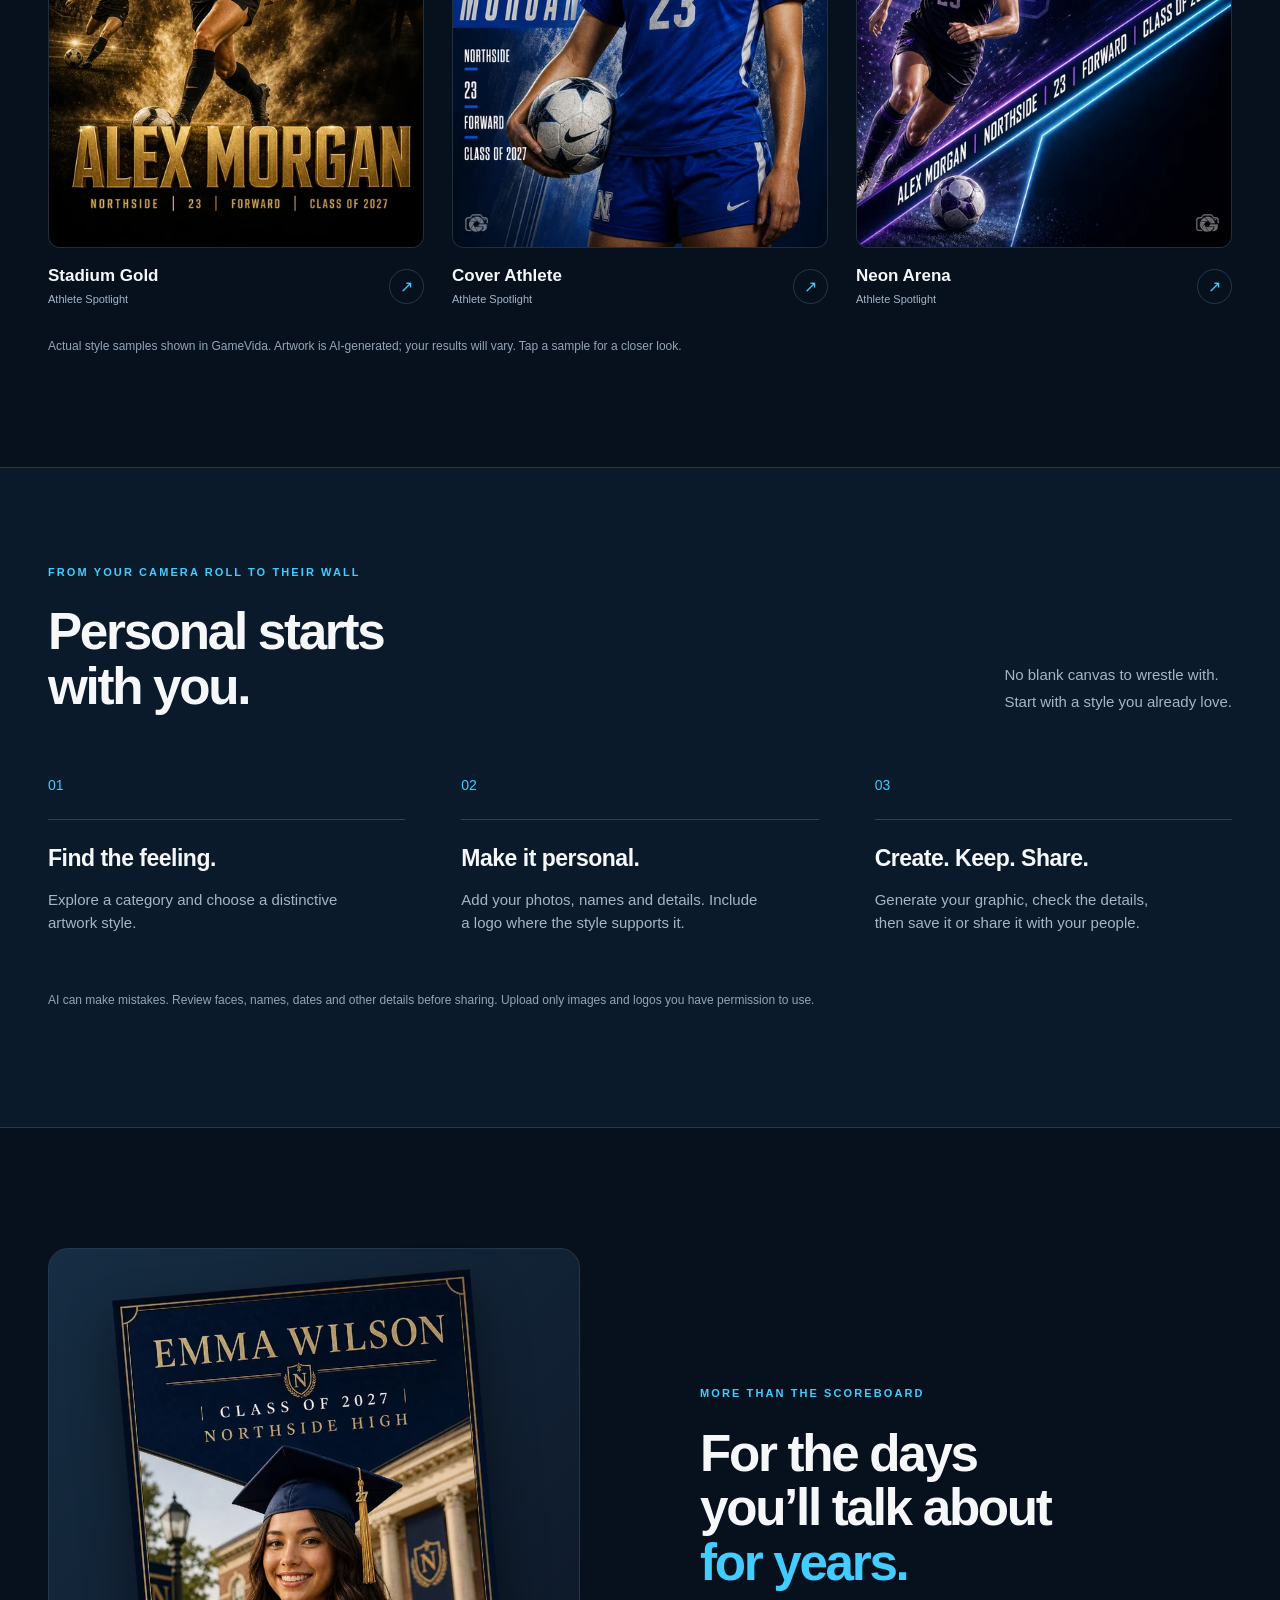
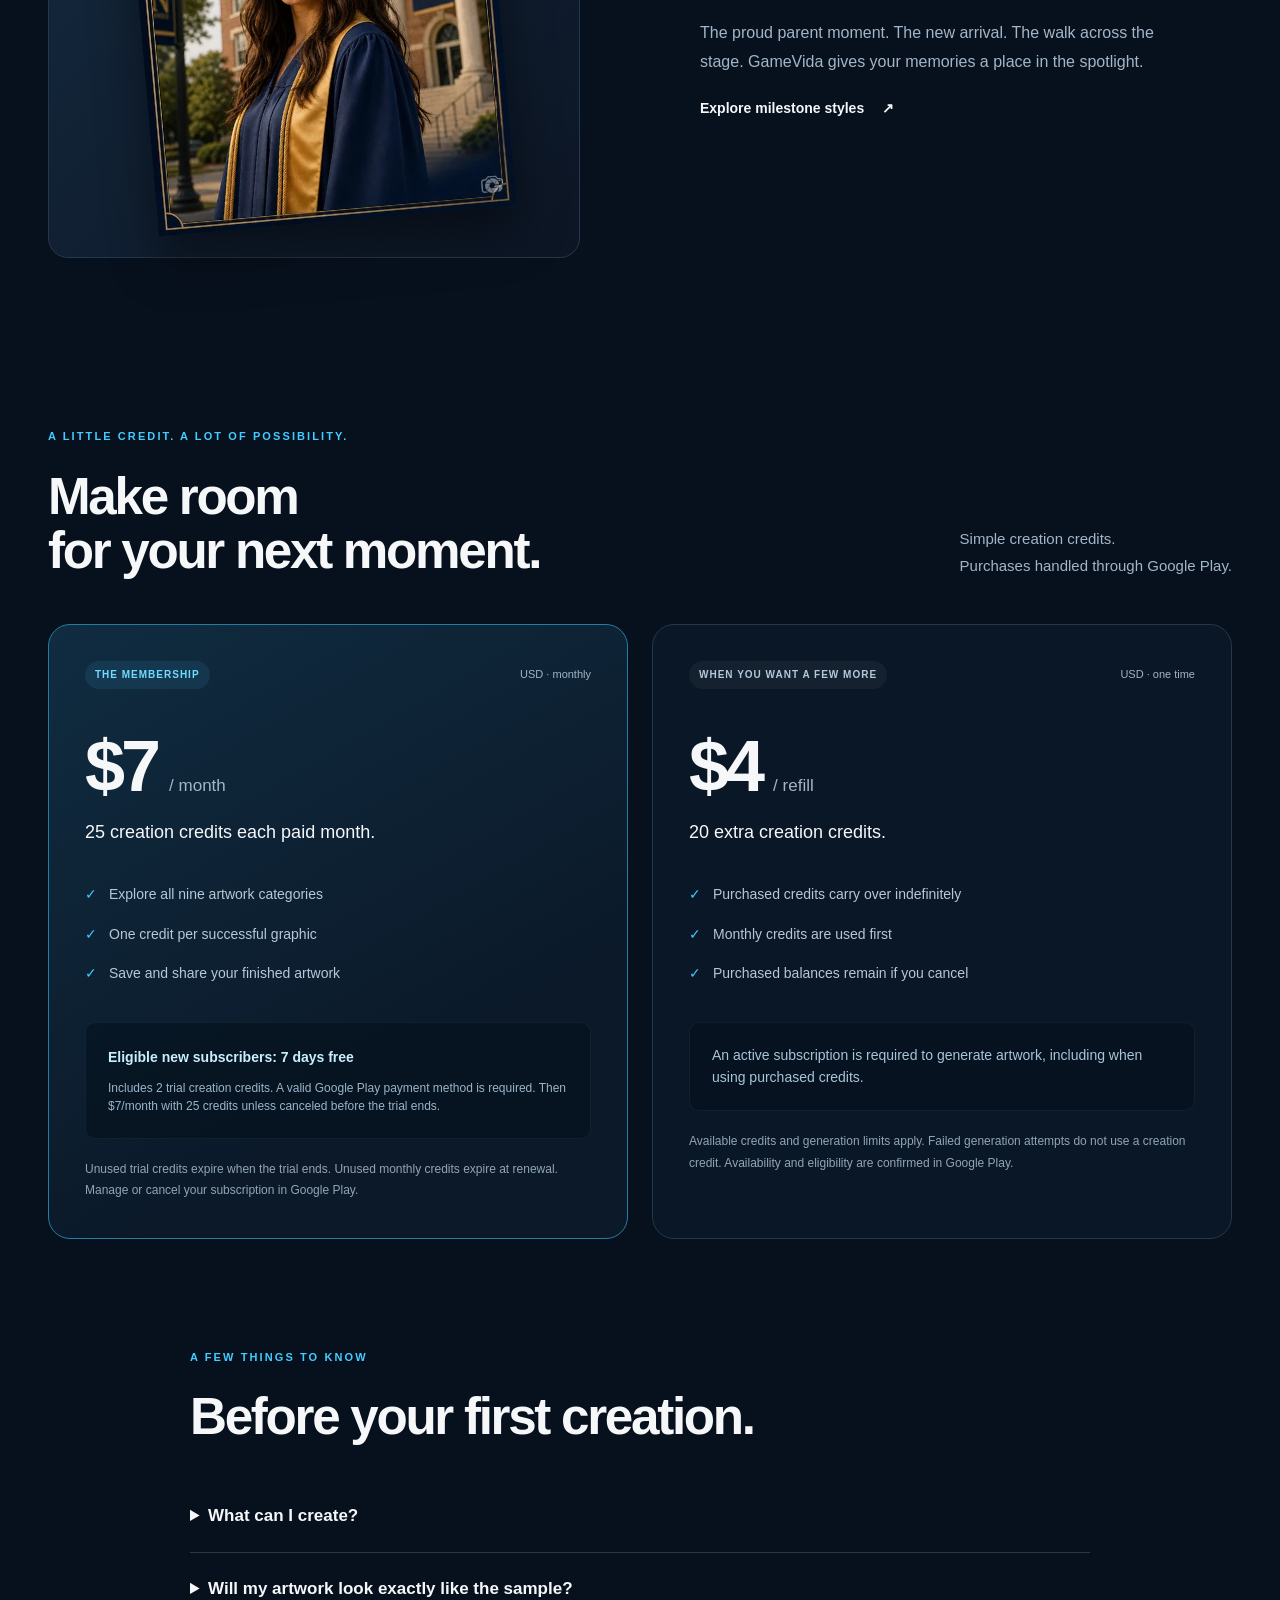
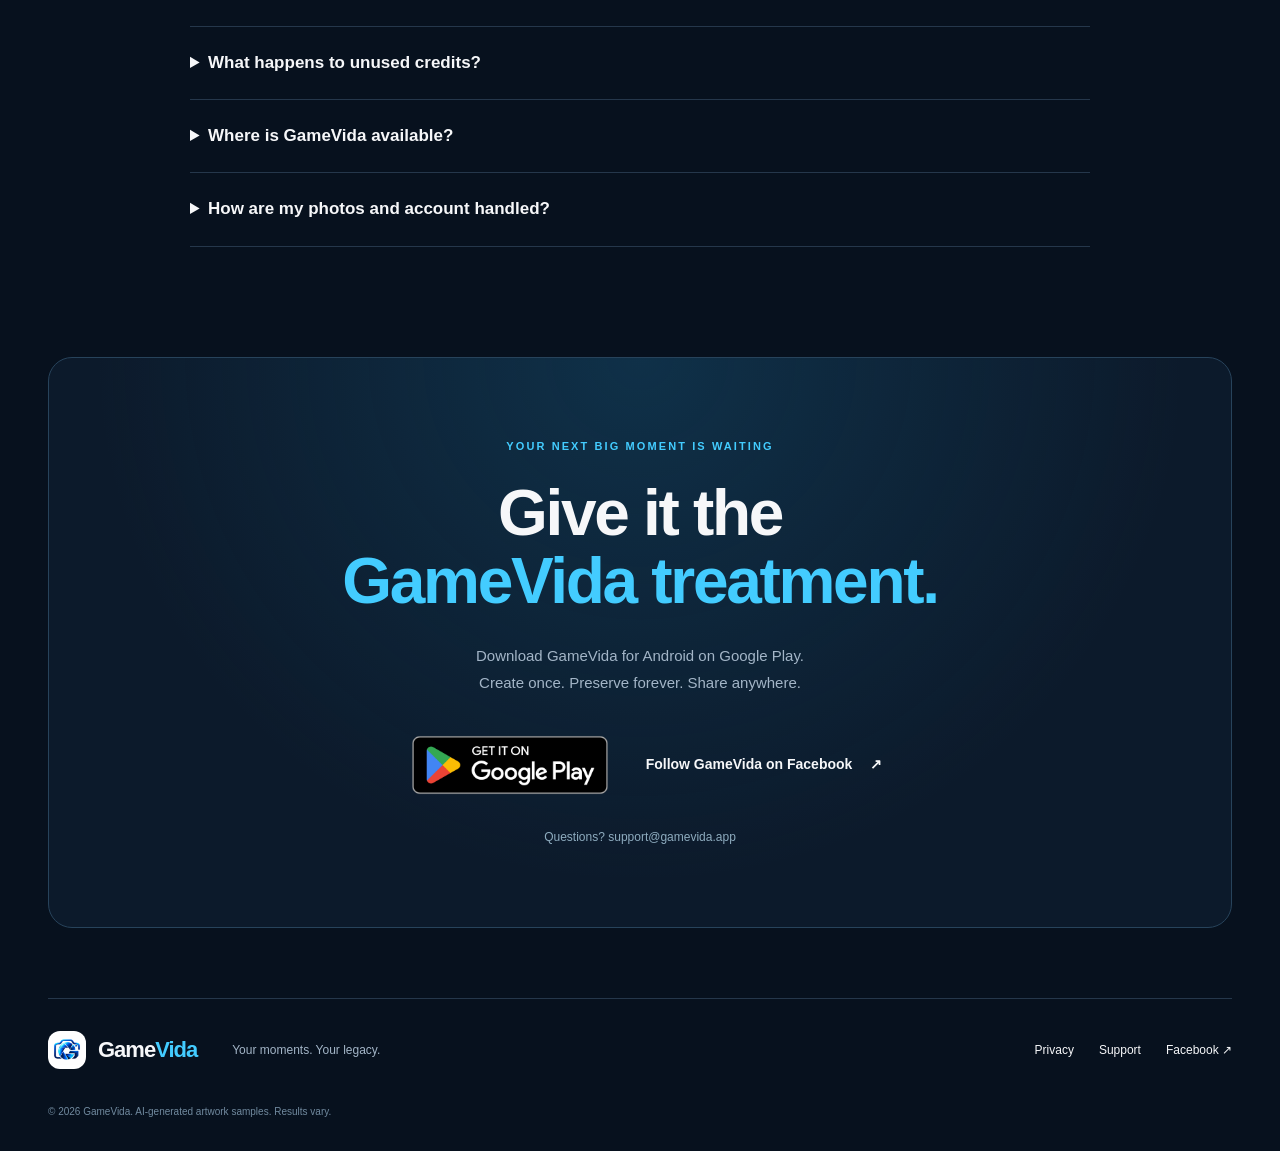
==== commit b2537843: "Add official Google Play download buttons and update live availability Link header, hero and downloa" ====
--- a/docs/index.html
+++ b/docs/index.html
@@ -2,17 +2,17 @@
 <html lang="en">
 <head>
 <meta charset="utf-8"><meta name="viewport" content="width=device-width,initial-scale=1">
-<title>GameVida — Your moments. Reimagined.</title>
-<meta name="description" content="Turn your photos and details into personalized AI artwork for sports, milestones and life's biggest moments. Explore GameVida styles, credits and Android launch information.">
-<meta name="theme-color" content="#07111e"><meta property="og:title" content="GameVida — Your moments. Reimagined."><meta property="og:description" content="Personalized AI artwork for sports and life's biggest moments. Explore the styles."><meta property="og:type" content="website"><meta property="og:url" content="https://gamevida.app/"><meta property="og:image" content="https://gamevida.app/assets/social-preview.jpg"><meta name="twitter:card" content="summary_large_image">
+<title>GameVida — Your moments. Your legacy.</title>
+<meta name="description" content="Turn your photos and details into personalized AI artwork for sports, milestones and life's biggest moments. Explore GameVida styles and credits, and download the Android app on Google Play.">
+<meta name="theme-color" content="#07111e"><meta property="og:title" content="GameVida — Your moments. Your legacy."><meta property="og:description" content="Personalized AI artwork for sports and life's biggest moments. Explore the styles."><meta property="og:type" content="website"><meta property="og:url" content="https://gamevida.app/"><meta property="og:image" content="https://gamevida.app/assets/social-preview.jpg"><meta name="twitter:card" content="summary_large_image">
 <link rel="canonical" href="https://gamevida.app/"><link rel="icon" href="assets/icon.png"><link rel="stylesheet" href="styles.css"><script src="site.js" defer></script>
 </head>
 <body>
 <a class="skip" href="#main">Skip to content</a>
-<header class="header"><a class="brand" href="#" aria-label="GameVida home"><img src="assets/icon.png" width="46" height="46" alt=""><span>Game<span class="cyan">Vida</span></span></a><nav aria-label="Main navigation"><a href="#styles">The styles</a><a href="#how">How it works</a><a href="#pricing">Pricing</a></nav><a class="button small" href="#launch">Android launch <span aria-hidden="true">↗</span></a></header>
+<header class="header"><a class="brand" href="#" aria-label="GameVida home"><img src="assets/icon.png" width="46" height="46" alt=""><span>Game<span class="cyan">Vida</span></span></a><nav aria-label="Main navigation"><a href="#styles">The styles</a><a href="#how">How it works</a><a href="#pricing">Pricing</a></nav><a class="play-badge play-badge-header" href="https://play.google.com/store/apps/details?id=com.gamevida.app" target="_blank" rel="noopener noreferrer" aria-label="Download GameVida on Google Play"><img src="assets/google-play-badge.png" width="646" height="250" alt="Get it on Google Play"></a></header>
 <main id="main">
 <section class="hero wrap">
-<div class="hero-copy"><p class="eyebrow"><span class="dot"></span> YOUR PHOTOS. A WHOLE NEW LOOK.</p><h1>Make their moment<br>the <em>main event.</em></h1><p class="lead">From Friday night lights to once-in-a-lifetime days. Create personalized AI artwork with your photos, your details, and a style that feels like you.</p><div class="actions"><a class="button" href="#styles">Find your style <span aria-hidden="true">↗</span></a><a class="text-link" href="#how">See how it works <span aria-hidden="true">↓</span></a></div><p class="availability">Coming to Google Play · United States</p></div>
+<div class="hero-copy"><p class="eyebrow"><span class="dot"></span> YOUR PHOTOS. A WHOLE NEW LOOK.</p><h1>Make their moment<br>the <em>main event.</em></h1><p class="lead">From Friday night lights to once-in-a-lifetime days. Create personalized AI artwork with your photos, your details, and a style that feels like you.</p><div class="actions"><a class="play-badge" href="https://play.google.com/store/apps/details?id=com.gamevida.app" target="_blank" rel="noopener noreferrer" aria-label="Download GameVida on Google Play"><img src="assets/google-play-badge.png" width="646" height="250" alt="Get it on Google Play"></a><a class="text-link" href="#styles">Explore the styles <span aria-hidden="true">↗</span></a></div><p class="availability">Available now on Google Play · Android · United States</p></div>
 <div class="hero-art" aria-label="GameVida artwork samples: birth announcement, athlete spotlight, and wedding"><div class="orbit"></div><img class="poster poster-left" src="assets/birth-1.webp" width="300" height="450" alt="Birth announcement sample with a newborn portrait and personalized name"><img class="poster poster-right" src="assets/weddings-1.webp" width="300" height="450" alt="Wedding artwork sample with a couple's portrait and personalized names"><img class="poster poster-center" src="assets/athlete-1.webp" width="360" height="540" fetchpriority="high" alt="Athlete Spotlight sample with layered soccer portraits and gold lettering"><span class="art-label">A little photo. A big feeling.</span></div>
 </section>
 <div class="category-ribbon" aria-hidden="true"><span>SPORTS SPOTLIGHTS</span><b>✦</b><span>BIG MILESTONES</span><b>✦</b><span>NEW BEGINNINGS</span><b>✦</b><span>EVERY CELEBRATION</span></div>
@@ -24,9 +24,9 @@
 <section class="how-section" id="how"><div class="wrap"><p class="eyebrow">FROM YOUR CAMERA ROLL TO THEIR WALL</p><div class="section-heading"><h2>Personal starts<br>with you.</h2><p>No blank canvas to wrestle with.<br>Start with a style you already love.</p></div><div class="steps"><article><span>01</span><h3>Find the feeling.</h3><p>Explore a category and choose a distinctive artwork style.</p></article><article><span>02</span><h3>Make it personal.</h3><p>Add your photos, names and details. Include a logo where the style supports it.</p></article><article><span>03</span><h3>Create. Keep. Share.</h3><p>Generate your graphic, check the details, then save it or share it with your people.</p></article></div><p class="fineprint">AI can make mistakes. Review faces, names, dates and other details before sharing. Upload only images and logos you have permission to use.</p></div></section>
 <section class="occasion-section wrap"><div class="occasion-image"><img src="assets/graduation-1.webp" width="400" height="600" loading="lazy" alt="Navy and gold graduation artwork with a graduate portrait"></div><div><p class="eyebrow">MORE THAN THE SCOREBOARD</p><h2>For the days<br>you’ll talk about<br><em>for years.</em></h2><p class="lead">The proud parent moment. The new arrival. The walk across the stage. GameVida gives your memories a place in the spotlight.</p><a class="text-link" href="#styles" data-category="graduation">Explore milestone styles <span aria-hidden="true">↗</span></a></div></section>
 <section class="pricing-section wrap" id="pricing"><div class="section-heading"><div><p class="eyebrow">A LITTLE CREDIT. A LOT OF POSSIBILITY.</p><h2>Make room<br>for your next moment.</h2></div><p>Simple creation credits.<br>Purchases handled through Google Play.</p></div><div class="pricing-grid"><article class="price-card featured"><div class="price-top"><span class="pill">THE MEMBERSHIP</span><span>USD · monthly</span></div><h3><strong>$7</strong><span>/ month</span></h3><p class="price-sub">25 creation credits each paid month.</p><ul><li>Explore all nine artwork categories</li><li>One credit per successful graphic</li><li>Save and share your finished artwork</li></ul><div class="trial"><strong>Eligible new subscribers: 7 days free</strong><p>Includes 2 trial creation credits. A valid Google Play payment method is required. Then $7/month with 25 credits unless canceled before the trial ends.</p></div><p class="fineprint">Unused trial credits expire when the trial ends. Unused monthly credits expire at renewal. Manage or cancel your subscription in Google Play.</p></article><article class="price-card"><div class="price-top"><span class="pill subtle">WHEN YOU WANT A FEW MORE</span><span>USD · one time</span></div><h3><strong>$4</strong><span>/ refill</span></h3><p class="price-sub">20 extra creation credits.</p><ul><li>Purchased credits carry over indefinitely</li><li>Monthly credits are used first</li><li>Purchased balances remain if you cancel</li></ul><div class="refill-note">An active subscription is required to generate artwork, including when using purchased credits.</div><p class="fineprint">Available credits and generation limits apply. Failed generation attempts do not use a creation credit. Availability and eligibility are confirmed in Google Play.</p></article></div></section>
-<section class="faq wrap" id="faq"><p class="eyebrow">A FEW THINGS TO KNOW</p><h2>Before your first creation.</h2><details><summary>What can I create?</summary><p>Athlete Spotlight, Game Day, Milestones, Recruiting, Birth Announcements, Graduation, Birthday, Wedding and All Occasions artwork. Each category has multiple styles and a form for its specific details.</p></details><details><summary>Will my artwork look exactly like the sample?</summary><p>Samples show the direction of each style. Your artwork is generated using your photos and details, so results vary. AI may make mistakes in likeness, spelling or other details; always review your graphic before sharing.</p></details><details><summary>What happens to unused credits?</summary><p>Unused trial credits expire at the end of the trial. Monthly credits expire at renewal. Purchased refill credits carry over indefinitely and remain in your account after cancellation. Active subscription access is required to generate, and monthly credits are used before purchased credits.</p></details><details><summary>Where is GameVida available?</summary><p>GameVida’s Android launch is being prepared for the United States through Google Play. Public download availability will be announced after approval. We are focusing on Android first.</p></details><details><summary>How are my photos and account handled?</summary><p>Photos and details needed for generation are sent to our secure backend and AI provider. Read our <a href="/privacy/">privacy policy</a> for processing, storage and deletion information. Account deletion is available through the app and the account-deletion instructions linked in the policy.</p></details></section>
-<section class="launch wrap" id="launch"><p class="eyebrow">YOUR NEXT BIG MOMENT IS WAITING</p><h2>Give it the<br><em>GameVida treatment.</em></h2><p>Coming to Google Play in the United States.<br>Follow our Facebook Page for launch updates and artwork inspiration.</p><a class="button" href="https://www.facebook.com/profile.php?id=61595815816056" target="_blank" rel="noopener noreferrer">Follow GameVida <span aria-hidden="true">↗</span></a><a class="support" href="mailto:support@gamevida.app">Questions? support@gamevida.app</a></section>
+<section class="faq wrap" id="faq"><p class="eyebrow">A FEW THINGS TO KNOW</p><h2>Before your first creation.</h2><details><summary>What can I create?</summary><p>Athlete Spotlight, Game Day, Milestones, Recruiting, Birth Announcements, Graduation, Birthday, Wedding and All Occasions artwork. Each category has multiple styles and a form for its specific details.</p></details><details><summary>Will my artwork look exactly like the sample?</summary><p>Samples show the direction of each style. Your artwork is generated using your photos and details, so results vary. AI may make mistakes in likeness, spelling or other details; always review your graphic before sharing.</p></details><details><summary>What happens to unused credits?</summary><p>Unused trial credits expire at the end of the trial. Monthly credits expire at renewal. Purchased refill credits carry over indefinitely and remain in your account after cancellation. Active subscription access is required to generate, and monthly credits are used before purchased credits.</p></details><details><summary>Where is GameVida available?</summary><p>GameVida is available now for Android in the United States. Download it from Google Play. We are focusing on Android first.</p></details><details><summary>How are my photos and account handled?</summary><p>Photos and details needed for generation are sent to our secure backend and AI provider. Read our <a href="/privacy/">privacy policy</a> for processing, storage and deletion information. Account deletion is available through the app and the account-deletion instructions linked in the policy.</p></details></section>
+<section class="launch wrap" id="launch"><p class="eyebrow">YOUR NEXT BIG MOMENT IS WAITING</p><h2>Give it the<br><em>GameVida treatment.</em></h2><p>Download GameVida for Android on Google Play.<br>Create once. Preserve forever. Share anywhere.</p><div class="download-actions"><a class="play-badge" href="https://play.google.com/store/apps/details?id=com.gamevida.app" target="_blank" rel="noopener noreferrer" aria-label="Download GameVida on Google Play"><img src="assets/google-play-badge.png" width="646" height="250" alt="Get it on Google Play"></a><a class="text-link" href="https://www.facebook.com/profile.php?id=61595815816056" target="_blank" rel="noopener noreferrer">Follow GameVida on Facebook <span aria-hidden="true">↗</span></a></div><a class="support" href="mailto:support@gamevida.app">Questions? support@gamevida.app</a></section>
 </main>
-<footer class="wrap"><a class="brand" href="#"><img src="assets/icon.png" width="38" height="38" alt=""><span>Game<span class="cyan">Vida</span></span></a><p>Your moments. Reimagined.</p><nav aria-label="Footer"><a href="/privacy/">Privacy</a><a href="mailto:support@gamevida.app">Support</a><a href="https://www.facebook.com/profile.php?id=61595815816056" target="_blank" rel="noopener noreferrer">Facebook ↗</a></nav><small>© 2026 GameVida. AI-generated artwork samples. Results vary.</small></footer>
+<footer class="wrap"><a class="brand" href="#"><img src="assets/icon.png" width="38" height="38" alt=""><span>Game<span class="cyan">Vida</span></span></a><p>Your moments. Your legacy.</p><nav aria-label="Footer"><a href="/privacy/">Privacy</a><a href="mailto:support@gamevida.app">Support</a><a href="https://www.facebook.com/profile.php?id=61595815816056" target="_blank" rel="noopener noreferrer">Facebook ↗</a></nav><small>© 2026 GameVida. AI-generated artwork samples. Results vary.</small></footer>
 <dialog id="art-dialog" aria-labelledby="dialog-title"><button class="dialog-close" aria-label="Close artwork preview">✕</button><div class="dialog-layout"><img id="dialog-image" src="assets/athlete-1.webp" alt=""><div><p class="eyebrow" id="dialog-category"></p><h2 id="dialog-title">Artwork sample</h2><p>Available as a style in GameVida. Add your own photos and details in the app to create personalized artwork.</p><p class="fineprint">AI-generated sample. Your result will vary.</p><div class="dialog-controls"><button class="button secondary" id="previous-art" aria-label="Previous sample">←</button><button class="button secondary" id="next-art" aria-label="Next sample">→</button></div></div></div></dialog>
 </body></html>
--- a/docs/styles.css
+++ b/docs/styles.css
@@ -1,3 +1,13 @@
 :root{--bg:#07111e;--panel:#0d1c2d;--ink:#f6f7f9;--muted:#a3b5c7;--cyan:#43ccff;--line:#25374b;--radius:22px;color-scheme:dark;font-family:Arial,Helvetica,sans-serif;scroll-behavior:smooth}*{box-sizing:border-box}body{margin:0;background:var(--bg);color:var(--ink);line-height:1.55}a{color:inherit;text-decoration:none}button{font:inherit;cursor:pointer}button,a,summary{-webkit-tap-highlight-color:transparent}button:focus-visible,a:focus-visible,summary:focus-visible{outline:3px solid var(--cyan);outline-offset:6px}img{display:block;max-width:100%;height:auto}.wrap{width:min(1280px,calc(100% - 96px));margin:auto}.cyan,em{color:var(--cyan)}em{font-style:normal}.header{width:min(1400px,calc(100% - 80px));margin:auto;min-height:100px;display:flex;align-items:center;justify-content:space-between;gap:30px;border-bottom:1px solid var(--line)}.brand{display:flex;align-items:center;gap:12px;font-size:27px;font-weight:800;letter-spacing:-1px}.brand img{border-radius:12px}.header nav{display:flex;gap:34px;font-size:14px;color:#c8d2de}.header nav a:hover,.text-link:hover,footer a:hover{color:var(--cyan)}.button{display:inline-flex;align-items:center;justify-content:space-between;gap:28px;min-height:58px;padding:15px 24px;background:var(--cyan);color:#03111d;font-size:15px;font-weight:700;border:1px solid var(--cyan);border-radius:8px;transition:background .15s,transform .15s}.button:hover{background:#96e2ff;transform:translateY(-2px)}.button.small{font-size:13px;min-height:43px;padding:10px 15px}.text-link{display:inline-flex;gap:18px;align-items:center;font-size:14px;font-weight:600}.hero{display:grid;grid-template-columns:1.02fr 1fr;gap:32px;align-items:center;min-height:740px;padding-top:65px;padding-bottom:80px}.eyebrow{font-size:11px;letter-spacing:2.1px;font-weight:700;color:var(--cyan);margin:0 0 24px}.dot{display:inline-block;width:7px;height:7px;background:var(--cyan);border-radius:50%;margin-right:7px;box-shadow:0 0 14px #3acaff8c}h1{font-size:clamp(50px,5.5vw,82px);line-height:1.02;letter-spacing:-4px;margin:0 0 28px;font-weight:800}h2{font-size:clamp(36px,4vw,56px);line-height:1.07;letter-spacing:-2.3px;margin:0;font-weight:750}h3{line-height:1.2}p{margin:0 0 20px}.lead{max-width:470px;font-size:17px;color:var(--muted);line-height:1.8}.actions{display:flex;align-items:center;gap:26px;margin-top:32px}.availability{font-size:12px;color:#89a0b5;margin-top:20px;margin-bottom:0}.hero-art{height:570px;position:relative;isolation:isolate}.orbit{position:absolute;inset:0 -20px;background:radial-gradient(ellipse at 50% 55%,#0b60995c,transparent 68%);z-index:-1}.poster{position:absolute;border:1px solid #7595a055;box-shadow:0 28px 45px #0008;object-fit:contain}.poster-center{width:51%;left:25%;top:9%;transform:rotate(-3deg);z-index:2}.poster-left{width:40%;left:0;top:25%;transform:rotate(-11deg)}.poster-right{width:40%;right:0;top:29%;transform:rotate(11deg)}.art-label{position:absolute;bottom:0;left:0;right:0;text-align:center;font-size:12px;color:#8ca9bc;letter-spacing:1px}.category-ribbon{display:flex;justify-content:center;align-items:center;gap:42px;padding:25px 24px;border-block:1px solid var(--line);color:#d2dfec;background:#0b1928;font-size:11px;letter-spacing:2px;flex-wrap:wrap}.category-ribbon b{color:var(--cyan)}.gallery-section{padding-block:110px}.section-heading{display:flex;justify-content:space-between;align-items:flex-end;gap:36px;margin-bottom:38px}.section-heading>p{color:var(--muted);font-size:15px;line-height:1.8;margin:0;max-width:340px}.filters{display:flex;gap:9px;flex-wrap:wrap;margin:0 0 36px}.filter{border:1px solid var(--line);border-radius:100px;padding:10px 15px;background:transparent;color:#bdcbd9;font-size:12px}.filter:hover{border-color:#52a5ce}.filter[aria-pressed=true]{background:var(--cyan);border-color:var(--cyan);color:#04111e;font-weight:700}.gallery{display:grid;grid-template-columns:repeat(3,minmax(0,1fr));gap:28px}.art-card{background:transparent;padding:0;text-align:left;border:0;color:inherit}.art-card .image-wrap{overflow:hidden;border-radius:12px;border:1px solid #ffffff15;background:#0d1c2c;aspect-ratio:2/3}.art-card img{width:100%;height:100%;object-fit:contain;transition:transform .3s}.art-card:hover img{transform:scale(1.025)}.card-caption{display:flex;justify-content:space-between;gap:15px;margin-top:18px;align-items:center}.card-caption h3{margin:0;font-size:17px}.card-caption p{font-size:11px;color:var(--muted);margin:4px 0 0}.card-caption>span{border:1px solid var(--line);width:35px;height:35px;border-radius:50%;display:grid;place-items:center;color:var(--cyan)}.sample-note,.fineprint{color:#91a5b8;font-size:12px;line-height:1.8}.sample-note{margin:28px 0 0}.how-section{padding-block:96px;background:#0b1a2a;border-block:1px solid var(--line)}.steps{display:grid;grid-template-columns:repeat(3,1fr);gap:56px;margin-top:60px;margin-bottom:35px}.steps article>span{display:block;color:var(--cyan);font-size:14px;padding-bottom:22px;border-bottom:1px solid #314255}.steps h3{font-size:23px;letter-spacing:-.5px;margin:25px 0 16px}.steps p{font-size:15px;color:var(--muted);max-width:300px}.occasion-section{display:grid;grid-template-columns:1fr 1fr;gap:120px;align-items:center;padding-block:120px}.occasion-image{padding:35px;background:linear-gradient(135deg,#162d43,#0c1524);border:1px solid var(--line);border-radius:20px}.occasion-image img{width:78%;margin:auto;box-shadow:0 25px 50px #0007;transform:rotate(-5deg)}.occasion-section h2{font-size:clamp(40px,4vw,62px);margin-bottom:28px}.occasion-section .lead{font-size:16px}.pricing-section{padding:50px 0 110px}.pricing-grid{display:grid;grid-template-columns:1fr 1fr;gap:24px;margin-top:45px}.price-card{border:1px solid var(--line);border-radius:var(--radius);padding:36px;background:#0a1726}.price-card.featured{border-color:#267ca1;background:linear-gradient(150deg,#102c41,#0b1929 70%)}.price-top{display:flex;align-items:center;justify-content:space-between;gap:15px;font-size:11px;color:var(--muted)}.pill{display:inline-block;background:#42caff18;padding:6px 10px;border-radius:50px;color:#71dcff;font-size:10px;font-weight:700;letter-spacing:1px}.pill.subtle{background:#ffffff0b;color:#b3c8db}.price-card h3{margin:34px 0 10px;display:flex;align-items:baseline;gap:12px}.price-card h3 strong{font-size:72px;letter-spacing:-4px}.price-card h3>span{font-size:17px;font-weight:400;color:var(--muted)}.price-sub{font-size:18px}.price-card ul{padding:0;margin:28px 0;list-style:none;color:#b7c7d6;font-size:14px}.price-card li{padding:9px 0}.price-card li:before{content:'✓';color:var(--cyan);margin-right:12px}.trial,.refill-note{padding:22px;background:#030e1980;border:1px solid #ffffff0d;border-radius:10px;margin:20px 0}.trial strong{font-size:14px;color:#c9efff}.trial p{font-size:12px;color:#9bb4c8;margin:9px 0 0}.refill-note{font-size:14px;color:#a9c4d9}.price-card .fineprint{margin:0}.faq{padding-bottom:110px;max-width:900px}.faq h2{margin-bottom:35px}.faq details{border-bottom:1px solid var(--line);padding:23px 0}.faq summary{cursor:pointer;font-size:17px;font-weight:600;padding-right:20px}.faq details p{color:var(--muted);font-size:14px;line-height:1.9;margin:18px 0 0}.faq a{text-decoration:underline;color:var(--cyan)}.launch{padding:80px 40px;text-align:center;background:radial-gradient(ellipse at top,#155b8059,transparent 65%),#0c1a2b;border:1px solid #27435b;border-radius:24px;margin-bottom:70px}.launch h2{font-size:clamp(40px,5vw,70px)}.launch p:not(.eyebrow){color:var(--muted);font-size:15px;line-height:1.8;margin:26px auto}.launch .support{display:block;color:#8eacbf;font-size:12px;margin-top:20px}footer{display:flex;align-items:center;gap:35px;flex-wrap:wrap;border-top:1px solid var(--line);padding-block:32px}footer .brand{font-size:22px}footer p{font-size:12px;color:var(--muted);margin:0}footer nav{margin-left:auto;display:flex;gap:25px;font-size:12px}footer small{width:100%;color:#718a9f;font-size:10px}dialog{max-width:1000px;width:calc(100% - 40px);max-height:92vh;background:#0b1b2c;color:white;border:1px solid #395872;border-radius:18px;padding:44px}dialog::backdrop{background:#010811e8;backdrop-filter:blur(8px)}body:has(dialog[open]){overflow:hidden}.dialog-close{position:absolute;right:14px;top:10px;background:transparent;color:white;font-size:22px;border:0;padding:8px}.dialog-layout{display:grid;grid-template-columns:1fr .8fr;gap:40px;align-items:center}.dialog-layout>img{max-height:76vh;width:100%;object-fit:contain}.dialog-layout h2{font-size:34px;margin-bottom:20px}.dialog-layout p:not(.eyebrow){font-size:14px;color:var(--muted)}.dialog-controls{display:flex;gap:12px;margin-top:28px}.button.secondary{background:#142b40;color:var(--cyan);min-height:44px;padding:8px 20px;border-color:#335068}.skip{position:fixed;left:20px;top:-100px;padding:10px;background:white;color:black;z-index:100}.skip:focus{top:15px}
 @media(min-width:1600px){.hero-art{height:650px}.hero{min-height:830px}}@media(max-width:1100px){.wrap{width:calc(100% - 64px)}h1{font-size:60px;letter-spacing:-3px}.hero{gap:24px;min-height:650px}.hero-art{height:470px}.hero .lead{font-size:15px}.actions{gap:16px}.hero .button{gap:15px;padding:14px 18px}.hero .text-link{font-size:12px}.occasion-section{gap:65px}.category-ribbon{gap:25px}.price-card{padding:26px}}@media(max-width:760px){.wrap{width:calc(100% - 40px)}.header{width:calc(100% - 40px);min-height:80px}.header nav{display:none}.header .brand{font-size:23px;gap:8px}.header .brand img{width:36px;height:36px}.header .button{font-size:11px;gap:12px;padding:8px 12px}.hero{grid-template-columns:1fr;gap:15px;padding-top:48px;padding-bottom:45px;min-height:0}.hero h1{font-size:clamp(46px,10vw,72px);letter-spacing:-2.8px}.hero .lead{font-size:15px;max-width:520px}.hero-art{height:clamp(380px,100vw,600px);width:min(100%,510px);margin:auto}.poster-center{top:6%;width:48%;left:26%}.poster-left{top:18%;width:37%;left:2%}.poster-right{top:23%;width:37%;right:2%}.art-label{bottom:10px}.eyebrow{font-size:9px;letter-spacing:1.5px}.actions{flex-wrap:wrap;gap:23px}.hero .button{min-height:52px;font-size:14px}.category-ribbon{gap:14px;font-size:8px;letter-spacing:1px;padding:18px 12px}.category-ribbon b{display:none}.section-heading{display:block}.section-heading>p{margin-top:25px;font-size:14px}.gallery-section{padding-block:65px}.filters{flex-wrap:nowrap;overflow-x:auto;padding-bottom:12px;margin-bottom:25px;scrollbar-width:thin}.filter{flex-shrink:0;font-size:11px}.gallery{grid-template-columns:repeat(2,minmax(0,1fr));gap:28px 14px}.gallery .art-card:last-child{grid-column:1/-1;width:calc(50% - 7px);justify-self:center}.card-caption{gap:7px;margin-top:12px}.card-caption h3{font-size:14px}.card-caption>span{width:26px;height:26px;flex-shrink:0}.card-caption p{font-size:9px}.sample-note{font-size:10px}.how-section{padding-block:60px}.steps{grid-template-columns:1fr;gap:20px;margin-top:40px}.steps article>span{padding-bottom:12px}.steps h3{margin:18px 0 12px}.steps p{max-width:none;font-size:14px}.occasion-section{padding-block:65px;gap:45px;grid-template-columns:1fr}.occasion-image{max-width:420px;width:100%;margin:auto}.occasion-section h2{font-size:46px}.occasion-section .lead{font-size:15px}.pricing-section{padding:0 0 65px}.pricing-grid{grid-template-columns:1fr;margin-top:30px}.price-card{padding:25px}.price-top{font-size:9px}.price-card h3 strong{font-size:64px}.price-sub{font-size:17px}.faq{padding-bottom:65px}.faq summary{font-size:15px}.faq h2{font-size:35px}.launch{padding:45px 22px;margin-bottom:40px}.launch h2{font-size:39px;letter-spacing:-1.8px}.launch p:not(.eyebrow){font-size:13px}.launch .button{font-size:13px}.launch .support{font-size:10px}footer{gap:20px;padding-top:26px}footer p{display:none}footer nav{gap:17px;font-size:10px}dialog{padding:42px 20px 24px}.dialog-layout{grid-template-columns:1fr;gap:25px}.dialog-layout>img{max-height:53vh}.dialog-layout h2{font-size:26px}.dialog-layout .eyebrow{margin-bottom:12px}.dialog-controls{margin-top:15px}}
 @media(prefers-reduced-motion:reduce){:root{scroll-behavior:auto}*{transition:none!important}}
+
+/* Official Google Play artwork includes its own clear space. */
+.play-badge{display:inline-block;flex:0 0 auto;width:224px;border-radius:10px;transition:transform .15s}
+.play-badge img{display:block;width:100%;height:auto}
+.play-badge:hover{transform:translateY(-2px)}
+.header .play-badge-header{width:170px}
+.hero .actions{gap:20px}
+.download-actions{display:flex;justify-content:center;align-items:center;flex-wrap:wrap;gap:24px}
+@media(max-width:760px){.header .play-badge-header{width:150px}.header{gap:12px}.hero .actions{gap:16px}.download-actions{gap:16px}.download-actions .text-link{font-size:13px}}
+@media(max-width:380px){.header .play-badge-header{width:130px}.header .brand{font-size:21px;gap:6px}.header .brand img{width:30px;height:30px}}
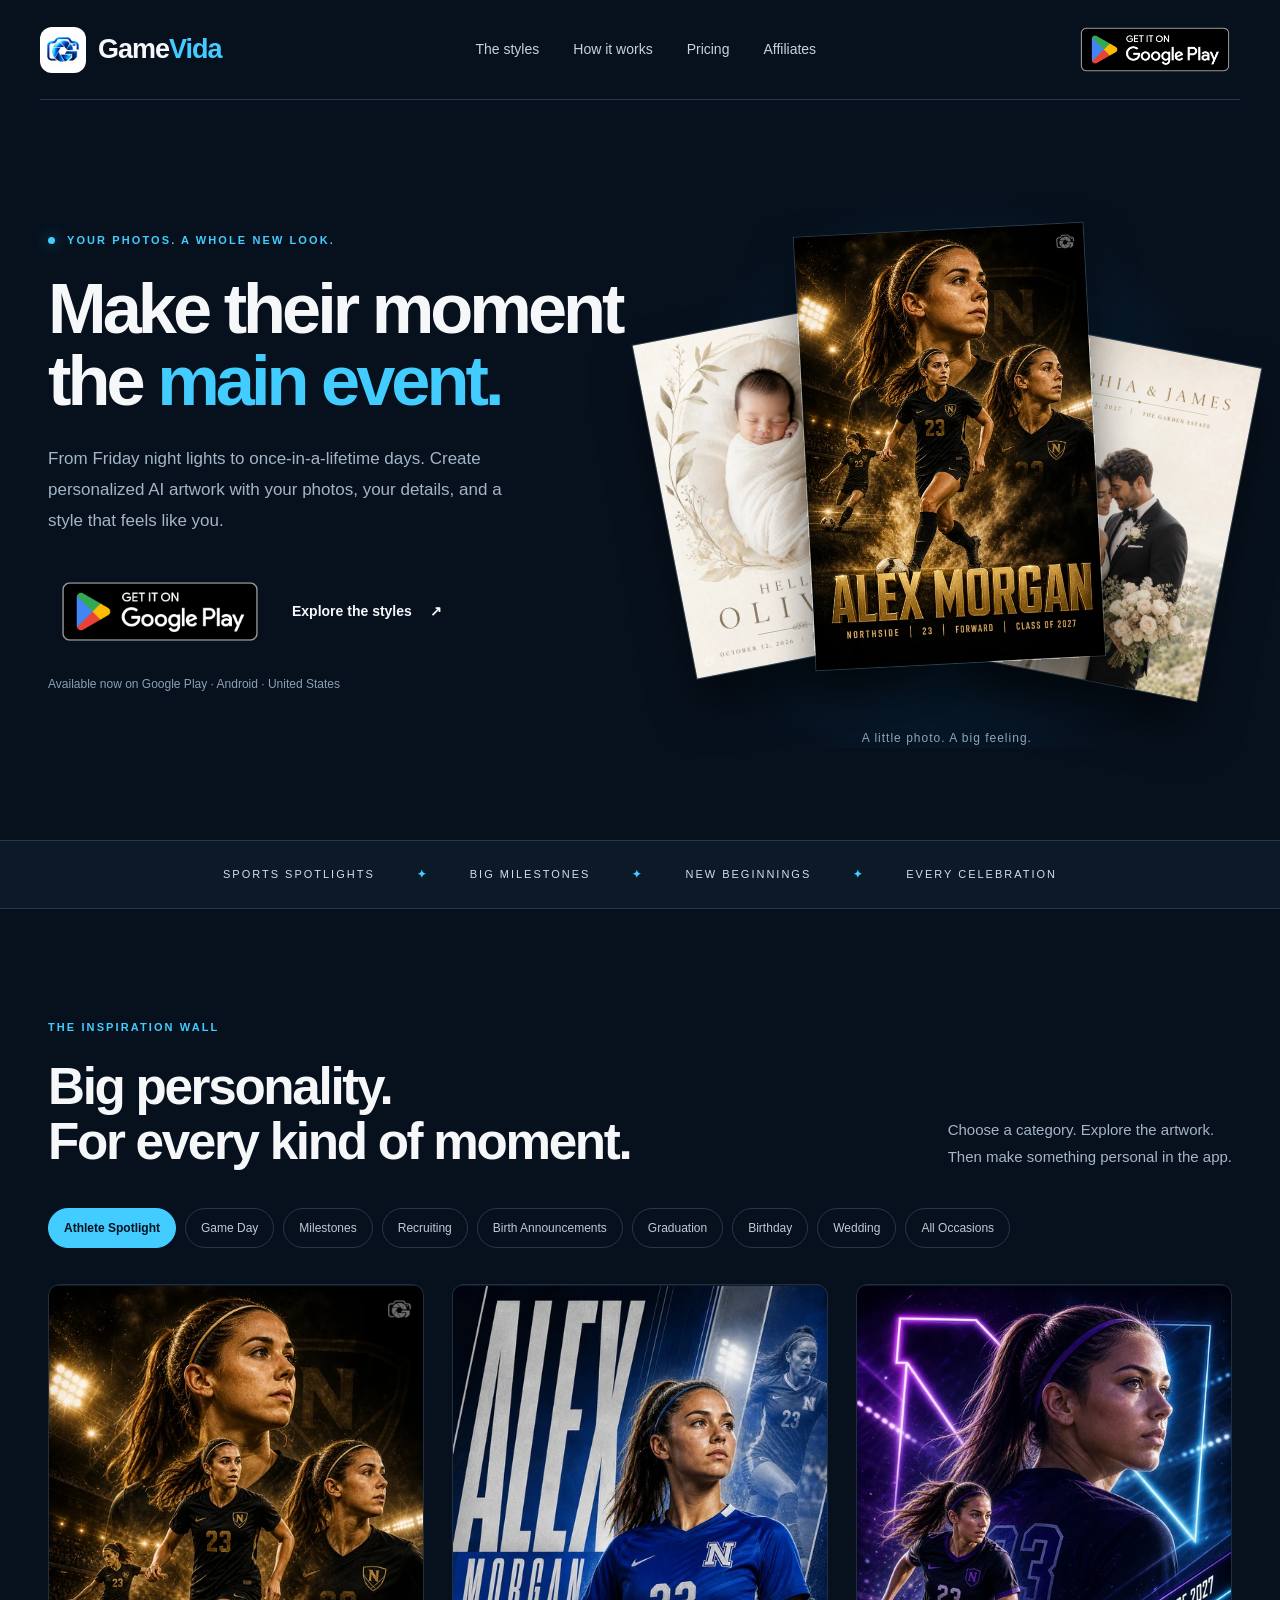
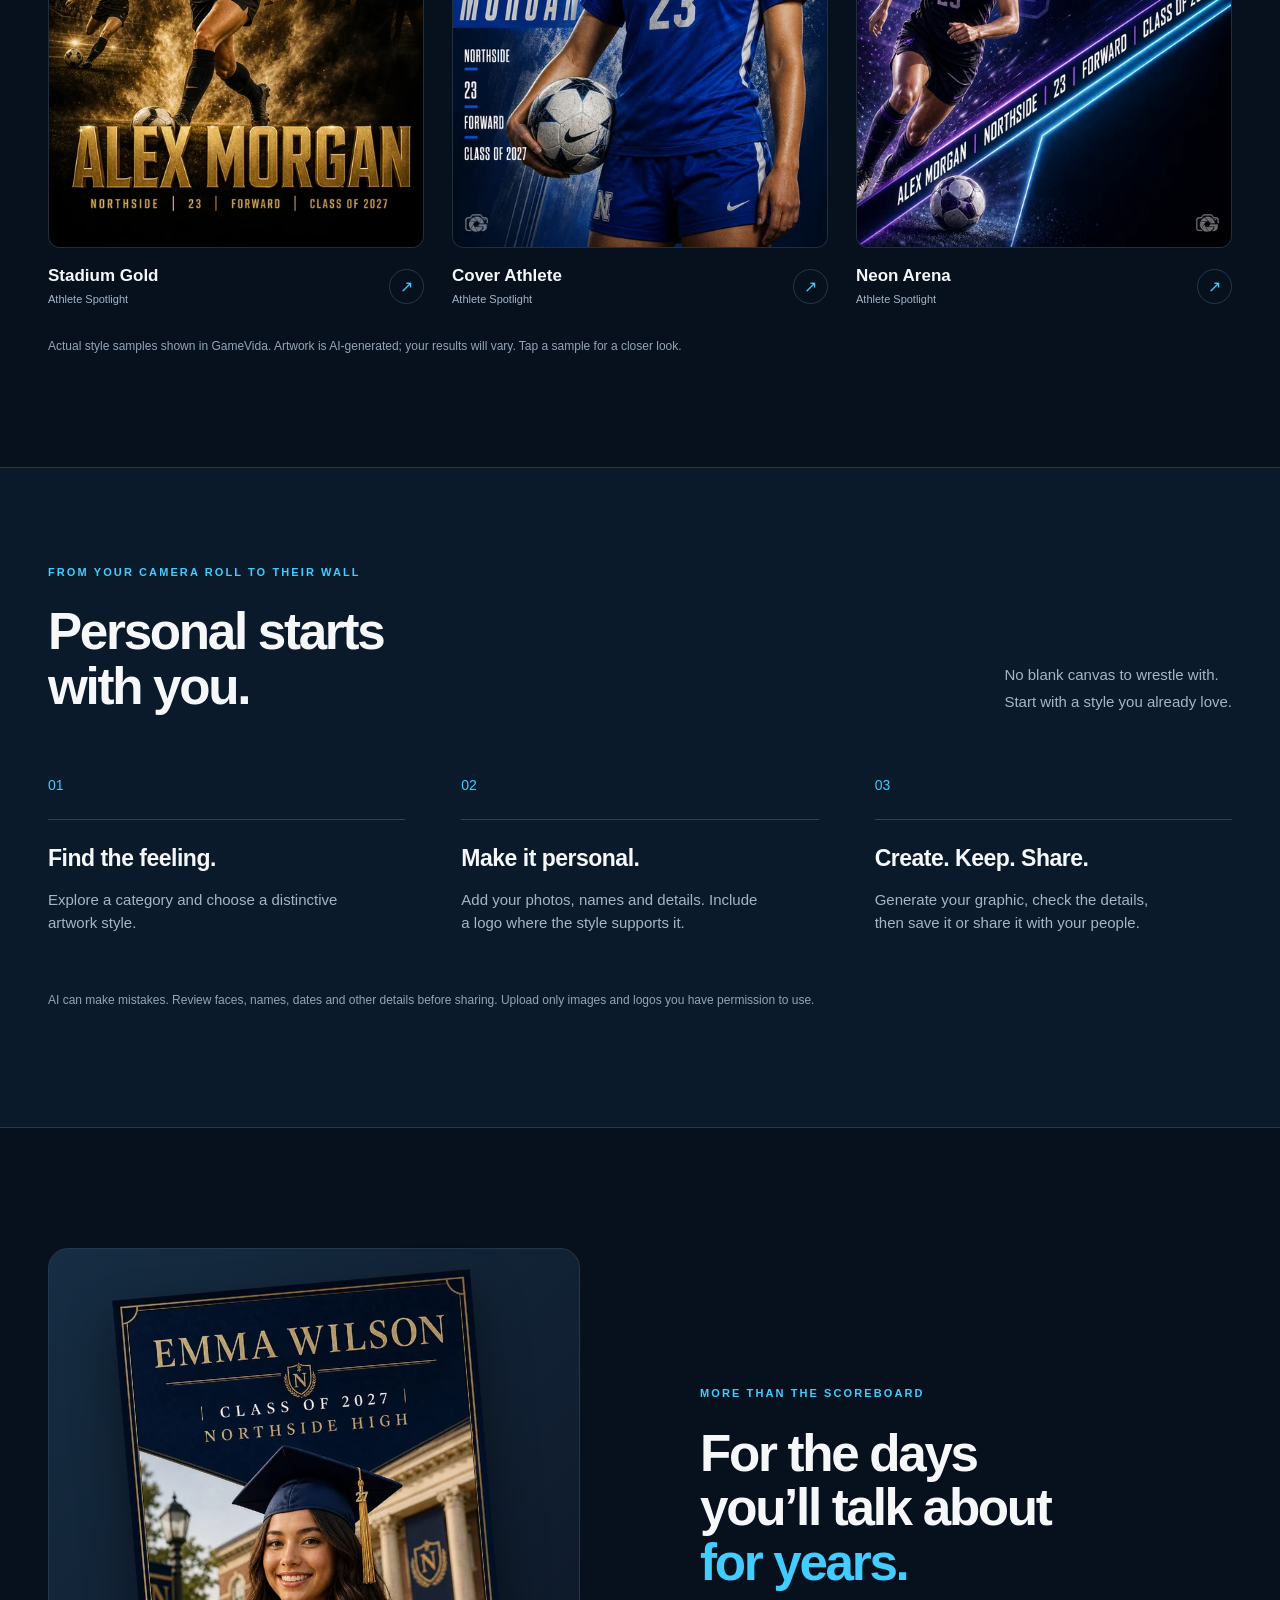
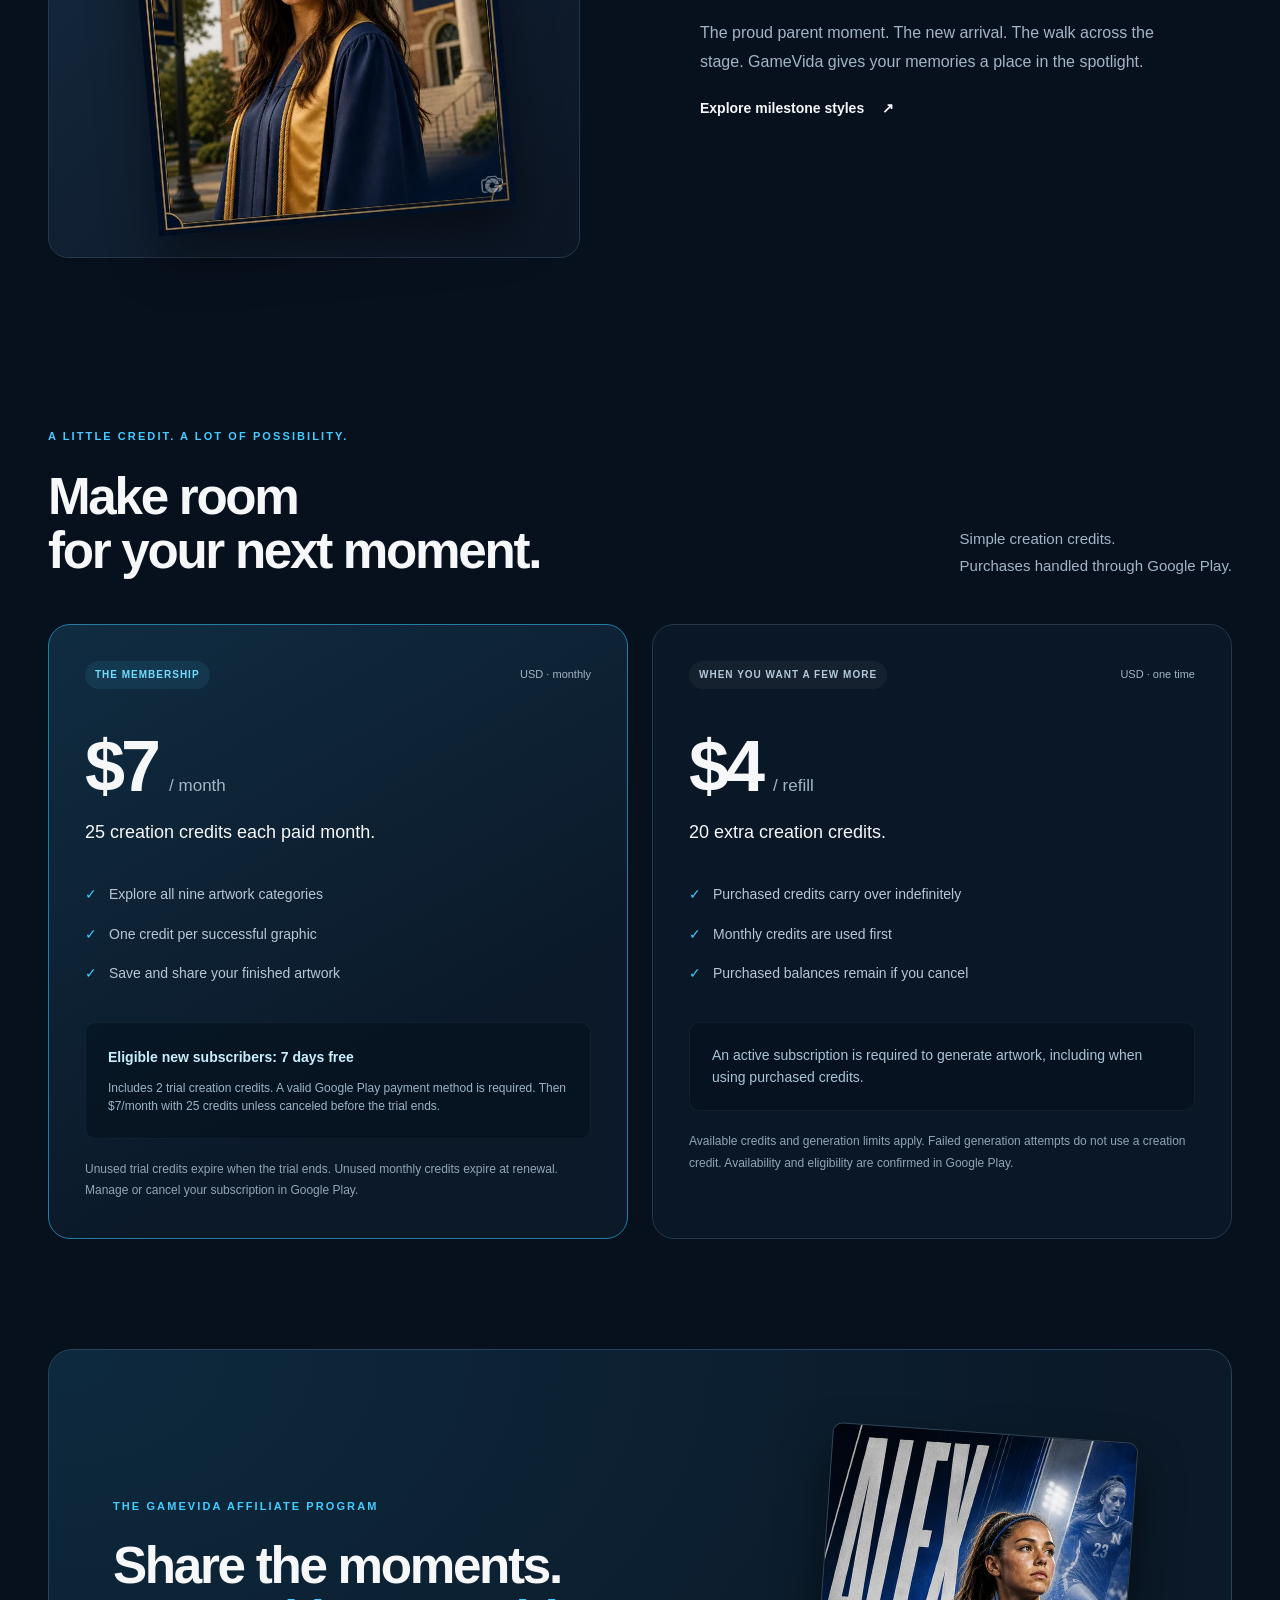
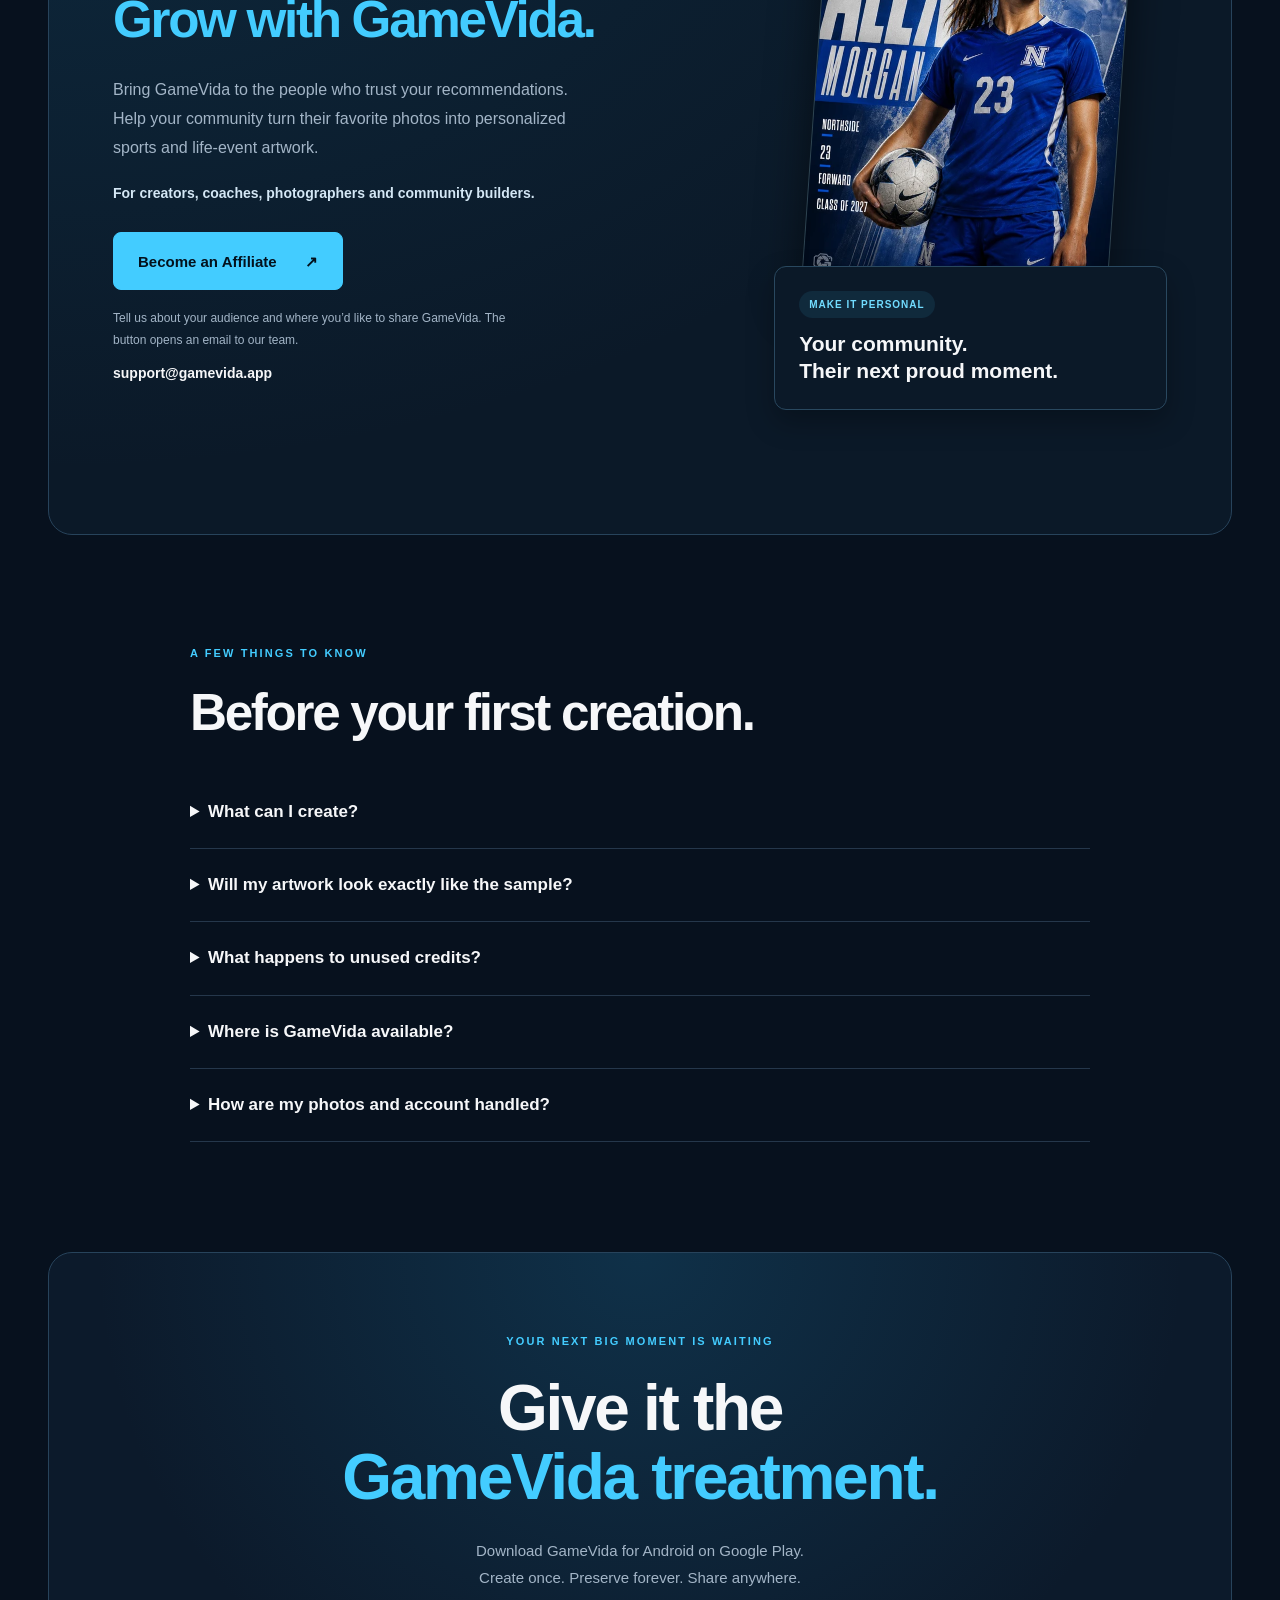
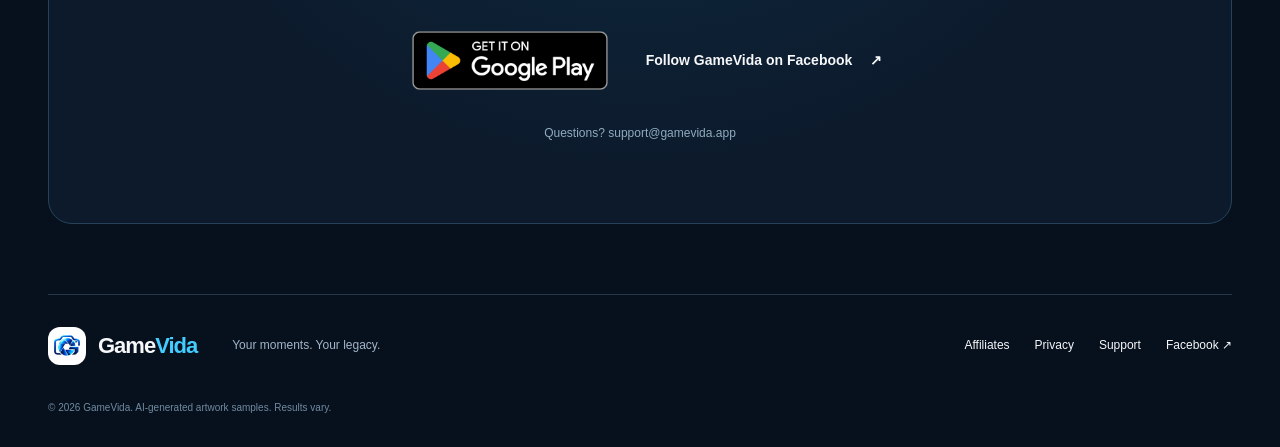
==== commit d33c1826: "Add Affiliates section, navigation links and email inquiry CTA" ====
--- a/docs/index.html
+++ b/docs/index.html
@@ -9,7 +9,7 @@
 </head>
 <body>
 <a class="skip" href="#main">Skip to content</a>
-<header class="header"><a class="brand" href="#" aria-label="GameVida home"><img src="assets/icon.png" width="46" height="46" alt=""><span>Game<span class="cyan">Vida</span></span></a><nav aria-label="Main navigation"><a href="#styles">The styles</a><a href="#how">How it works</a><a href="#pricing">Pricing</a></nav><a class="play-badge play-badge-header" href="https://play.google.com/store/apps/details?id=com.gamevida.app" target="_blank" rel="noopener noreferrer" aria-label="Download GameVida on Google Play"><img src="assets/google-play-badge.png" width="646" height="250" alt="Get it on Google Play"></a></header>
+<header class="header"><a class="brand" href="#" aria-label="GameVida home"><img src="assets/icon.png" width="46" height="46" alt=""><span>Game<span class="cyan">Vida</span></span></a><nav aria-label="Main navigation"><a href="#styles">The styles</a><a href="#how">How it works</a><a href="#pricing">Pricing</a><a href="#affiliates">Affiliates</a></nav><a class="play-badge play-badge-header" href="https://play.google.com/store/apps/details?id=com.gamevida.app" target="_blank" rel="noopener noreferrer" aria-label="Download GameVida on Google Play"><img src="assets/google-play-badge.png" width="646" height="250" alt="Get it on Google Play"></a></header>
 <main id="main">
 <section class="hero wrap">
 <div class="hero-copy"><p class="eyebrow"><span class="dot"></span> YOUR PHOTOS. A WHOLE NEW LOOK.</p><h1>Make their moment<br>the <em>main event.</em></h1><p class="lead">From Friday night lights to once-in-a-lifetime days. Create personalized AI artwork with your photos, your details, and a style that feels like you.</p><div class="actions"><a class="play-badge" href="https://play.google.com/store/apps/details?id=com.gamevida.app" target="_blank" rel="noopener noreferrer" aria-label="Download GameVida on Google Play"><img src="assets/google-play-badge.png" width="646" height="250" alt="Get it on Google Play"></a><a class="text-link" href="#styles">Explore the styles <span aria-hidden="true">↗</span></a></div><p class="availability">Available now on Google Play · Android · United States</p></div>
@@ -24,9 +24,13 @@
 <section class="how-section" id="how"><div class="wrap"><p class="eyebrow">FROM YOUR CAMERA ROLL TO THEIR WALL</p><div class="section-heading"><h2>Personal starts<br>with you.</h2><p>No blank canvas to wrestle with.<br>Start with a style you already love.</p></div><div class="steps"><article><span>01</span><h3>Find the feeling.</h3><p>Explore a category and choose a distinctive artwork style.</p></article><article><span>02</span><h3>Make it personal.</h3><p>Add your photos, names and details. Include a logo where the style supports it.</p></article><article><span>03</span><h3>Create. Keep. Share.</h3><p>Generate your graphic, check the details, then save it or share it with your people.</p></article></div><p class="fineprint">AI can make mistakes. Review faces, names, dates and other details before sharing. Upload only images and logos you have permission to use.</p></div></section>
 <section class="occasion-section wrap"><div class="occasion-image"><img src="assets/graduation-1.webp" width="400" height="600" loading="lazy" alt="Navy and gold graduation artwork with a graduate portrait"></div><div><p class="eyebrow">MORE THAN THE SCOREBOARD</p><h2>For the days<br>you’ll talk about<br><em>for years.</em></h2><p class="lead">The proud parent moment. The new arrival. The walk across the stage. GameVida gives your memories a place in the spotlight.</p><a class="text-link" href="#styles" data-category="graduation">Explore milestone styles <span aria-hidden="true">↗</span></a></div></section>
 <section class="pricing-section wrap" id="pricing"><div class="section-heading"><div><p class="eyebrow">A LITTLE CREDIT. A LOT OF POSSIBILITY.</p><h2>Make room<br>for your next moment.</h2></div><p>Simple creation credits.<br>Purchases handled through Google Play.</p></div><div class="pricing-grid"><article class="price-card featured"><div class="price-top"><span class="pill">THE MEMBERSHIP</span><span>USD · monthly</span></div><h3><strong>$7</strong><span>/ month</span></h3><p class="price-sub">25 creation credits each paid month.</p><ul><li>Explore all nine artwork categories</li><li>One credit per successful graphic</li><li>Save and share your finished artwork</li></ul><div class="trial"><strong>Eligible new subscribers: 7 days free</strong><p>Includes 2 trial creation credits. A valid Google Play payment method is required. Then $7/month with 25 credits unless canceled before the trial ends.</p></div><p class="fineprint">Unused trial credits expire when the trial ends. Unused monthly credits expire at renewal. Manage or cancel your subscription in Google Play.</p></article><article class="price-card"><div class="price-top"><span class="pill subtle">WHEN YOU WANT A FEW MORE</span><span>USD · one time</span></div><h3><strong>$4</strong><span>/ refill</span></h3><p class="price-sub">20 extra creation credits.</p><ul><li>Purchased credits carry over indefinitely</li><li>Monthly credits are used first</li><li>Purchased balances remain if you cancel</li></ul><div class="refill-note">An active subscription is required to generate artwork, including when using purchased credits.</div><p class="fineprint">Available credits and generation limits apply. Failed generation attempts do not use a creation credit. Availability and eligibility are confirmed in Google Play.</p></article></div></section>
+<section class="affiliate-section wrap" id="affiliates" aria-labelledby="affiliate-title">
+<div class="affiliate-copy"><p class="eyebrow">THE GAMEVIDA AFFILIATE PROGRAM</p><h2 id="affiliate-title">Share the moments.<br><em>Grow with GameVida.</em></h2><p class="lead">Bring GameVida to the people who trust your recommendations. Help your community turn their favorite photos into personalized sports and life-event artwork.</p><p class="affiliate-audience">For creators, coaches, photographers and community builders.</p><a class="button" href="mailto:support@gamevida.app?subject=GameVida%20Affiliate%20Inquiry&amp;body=Name%3A%0A%0ASocial%20profile%20or%20website%3A%0A%0ATell%20us%20about%20your%20audience%20or%20community%3A%0A%0A">Become an Affiliate <span aria-hidden="true">↗</span></a><p class="affiliate-contact">Tell us about your audience and where you’d like to share GameVida. The button opens an email to our team.</p><a class="text-link" href="mailto:support@gamevida.app">support@gamevida.app</a></div>
+<div class="affiliate-art"><img src="assets/athlete-2.webp" width="400" height="600" loading="lazy" alt="GameVida athlete spotlight artwork sample with personalized details"><div class="affiliate-art-caption"><span class="pill">MAKE IT PERSONAL</span><p>Your community.<br>Their next proud moment.</p></div></div>
+</section>
 <section class="faq wrap" id="faq"><p class="eyebrow">A FEW THINGS TO KNOW</p><h2>Before your first creation.</h2><details><summary>What can I create?</summary><p>Athlete Spotlight, Game Day, Milestones, Recruiting, Birth Announcements, Graduation, Birthday, Wedding and All Occasions artwork. Each category has multiple styles and a form for its specific details.</p></details><details><summary>Will my artwork look exactly like the sample?</summary><p>Samples show the direction of each style. Your artwork is generated using your photos and details, so results vary. AI may make mistakes in likeness, spelling or other details; always review your graphic before sharing.</p></details><details><summary>What happens to unused credits?</summary><p>Unused trial credits expire at the end of the trial. Monthly credits expire at renewal. Purchased refill credits carry over indefinitely and remain in your account after cancellation. Active subscription access is required to generate, and monthly credits are used before purchased credits.</p></details><details><summary>Where is GameVida available?</summary><p>GameVida is available now for Android in the United States. Download it from Google Play. We are focusing on Android first.</p></details><details><summary>How are my photos and account handled?</summary><p>Photos and details needed for generation are sent to our secure backend and AI provider. Read our <a href="/privacy/">privacy policy</a> for processing, storage and deletion information. Account deletion is available through the app and the account-deletion instructions linked in the policy.</p></details></section>
 <section class="launch wrap" id="launch"><p class="eyebrow">YOUR NEXT BIG MOMENT IS WAITING</p><h2>Give it the<br><em>GameVida treatment.</em></h2><p>Download GameVida for Android on Google Play.<br>Create once. Preserve forever. Share anywhere.</p><div class="download-actions"><a class="play-badge" href="https://play.google.com/store/apps/details?id=com.gamevida.app" target="_blank" rel="noopener noreferrer" aria-label="Download GameVida on Google Play"><img src="assets/google-play-badge.png" width="646" height="250" alt="Get it on Google Play"></a><a class="text-link" href="https://www.facebook.com/profile.php?id=61595815816056" target="_blank" rel="noopener noreferrer">Follow GameVida on Facebook <span aria-hidden="true">↗</span></a></div><a class="support" href="mailto:support@gamevida.app">Questions? support@gamevida.app</a></section>
 </main>
-<footer class="wrap"><a class="brand" href="#"><img src="assets/icon.png" width="38" height="38" alt=""><span>Game<span class="cyan">Vida</span></span></a><p>Your moments. Your legacy.</p><nav aria-label="Footer"><a href="/privacy/">Privacy</a><a href="mailto:support@gamevida.app">Support</a><a href="https://www.facebook.com/profile.php?id=61595815816056" target="_blank" rel="noopener noreferrer">Facebook ↗</a></nav><small>© 2026 GameVida. AI-generated artwork samples. Results vary.</small></footer>
+<footer class="wrap"><a class="brand" href="#"><img src="assets/icon.png" width="38" height="38" alt=""><span>Game<span class="cyan">Vida</span></span></a><p>Your moments. Your legacy.</p><nav aria-label="Footer"><a href="#affiliates">Affiliates</a><a href="/privacy/">Privacy</a><a href="mailto:support@gamevida.app">Support</a><a href="https://www.facebook.com/profile.php?id=61595815816056" target="_blank" rel="noopener noreferrer">Facebook ↗</a></nav><small>© 2026 GameVida. AI-generated artwork samples. Results vary.</small></footer>
 <dialog id="art-dialog" aria-labelledby="dialog-title"><button class="dialog-close" aria-label="Close artwork preview">✕</button><div class="dialog-layout"><img id="dialog-image" src="assets/athlete-1.webp" alt=""><div><p class="eyebrow" id="dialog-category"></p><h2 id="dialog-title">Artwork sample</h2><p>Available as a style in GameVida. Add your own photos and details in the app to create personalized artwork.</p><p class="fineprint">AI-generated sample. Your result will vary.</p><div class="dialog-controls"><button class="button secondary" id="previous-art" aria-label="Previous sample">←</button><button class="button secondary" id="next-art" aria-label="Next sample">→</button></div></div></div></dialog>
 </body></html>
--- a/docs/styles.css
+++ b/docs/styles.css
@@ -11,3 +11,17 @@
 .download-actions{display:flex;justify-content:center;align-items:center;flex-wrap:wrap;gap:24px}
 @media(max-width:760px){.header .play-badge-header{width:150px}.header{gap:12px}.hero .actions{gap:16px}.download-actions{gap:16px}.download-actions .text-link{font-size:13px}}
 @media(max-width:380px){.header .play-badge-header{width:130px}.header .brand{font-size:21px;gap:6px}.header .brand img{width:30px;height:30px}}
+
+/* Affiliate inquiries use the existing support contact. */
+.affiliate-section{scroll-margin-top:32px;display:grid;grid-template-columns:1.2fr .8fr;gap:72px;align-items:center;padding:64px;margin-bottom:110px;border:1px solid #27435b;border-radius:24px;background:radial-gradient(ellipse at top left,#155b8040,transparent 65%),#0b1928}
+.affiliate-copy h2{margin-bottom:28px}
+.affiliate-copy .lead{font-size:16px}
+.affiliate-audience{font-size:14px;font-weight:600;color:#d4e7f5;margin-bottom:28px}
+.affiliate-copy .button{justify-content:center;max-width:100%}
+.affiliate-contact{font-size:12px;line-height:1.8;color:var(--muted);max-width:400px;margin:18px 0 10px}
+.affiliate-art{position:relative;padding:18px 0 60px}
+.affiliate-art img{width:78%;margin:0 auto;transform:rotate(4deg);border:1px solid #7595a055;border-radius:10px;box-shadow:0 24px 45px #0008}
+.affiliate-art-caption{position:relative;margin:-25px 0 0;padding:24px;background:#0b1928;border:1px solid #29485f;border-radius:12px;box-shadow:0 12px 28px #0004}
+.affiliate-art-caption p{font-size:21px;font-weight:700;line-height:1.3;margin:12px 0 0}
+@media(max-width:1100px){.affiliate-section{gap:36px;padding:40px}}
+@media(max-width:760px){.affiliate-section{grid-template-columns:1fr;padding:30px 24px;gap:28px;margin-bottom:65px}.affiliate-copy h2{font-size:36px;letter-spacing:-1.5px}.affiliate-copy .lead{font-size:15px}.affiliate-art{max-width:340px;width:100%;margin:auto;padding-bottom:0}.affiliate-art-caption p{font-size:19px}footer nav{flex-wrap:wrap}}
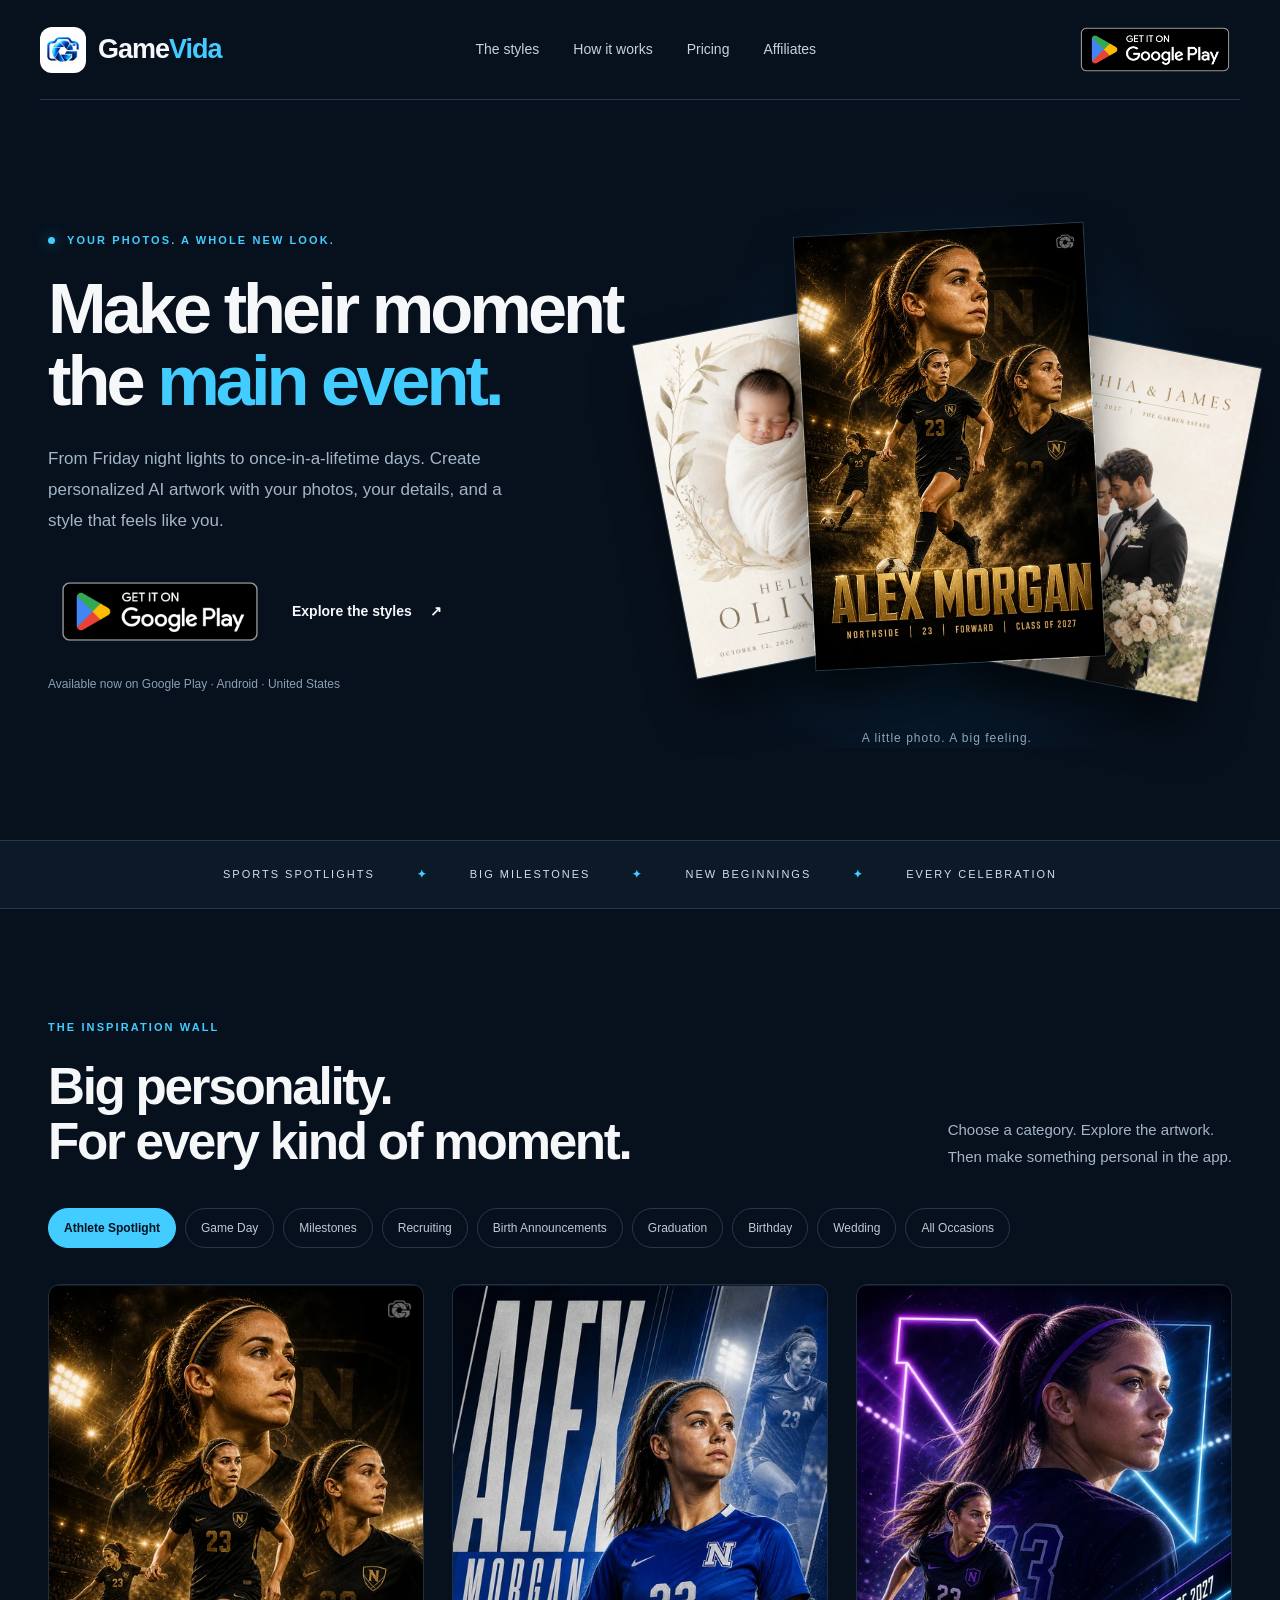
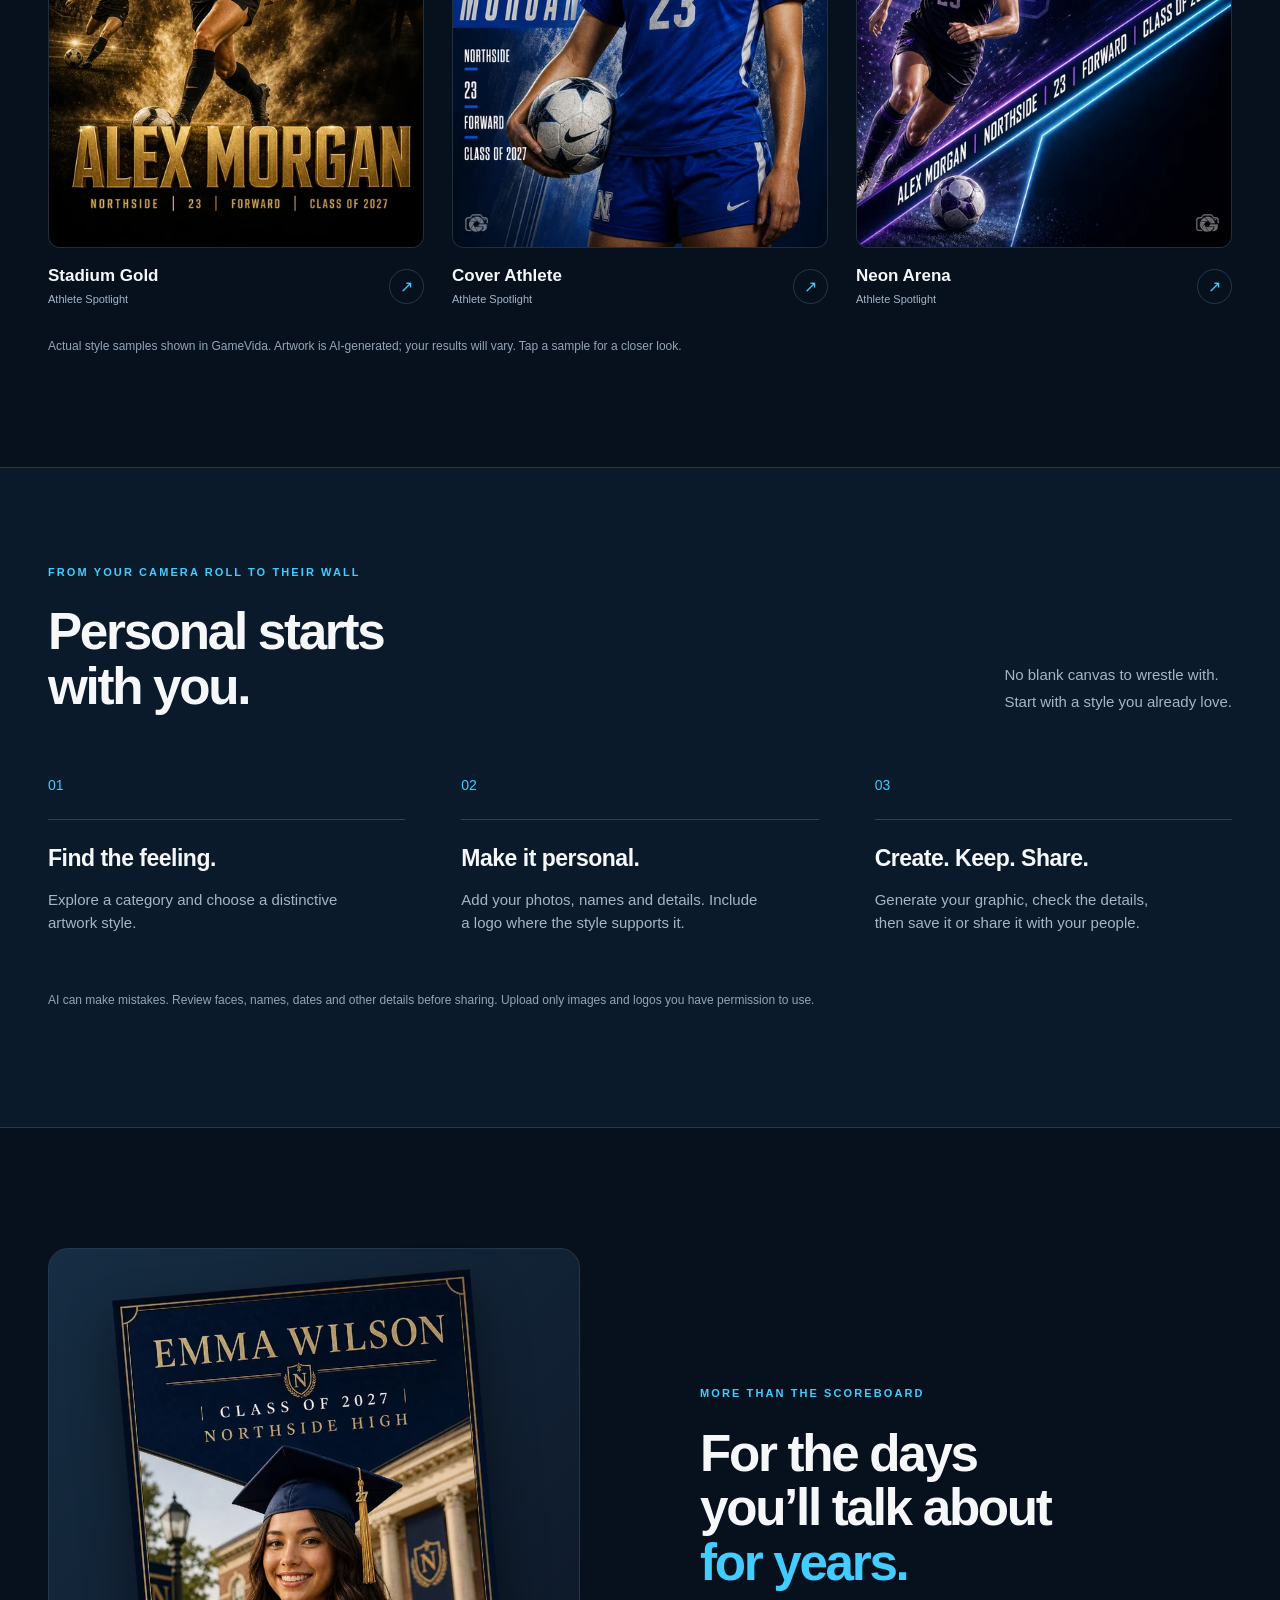
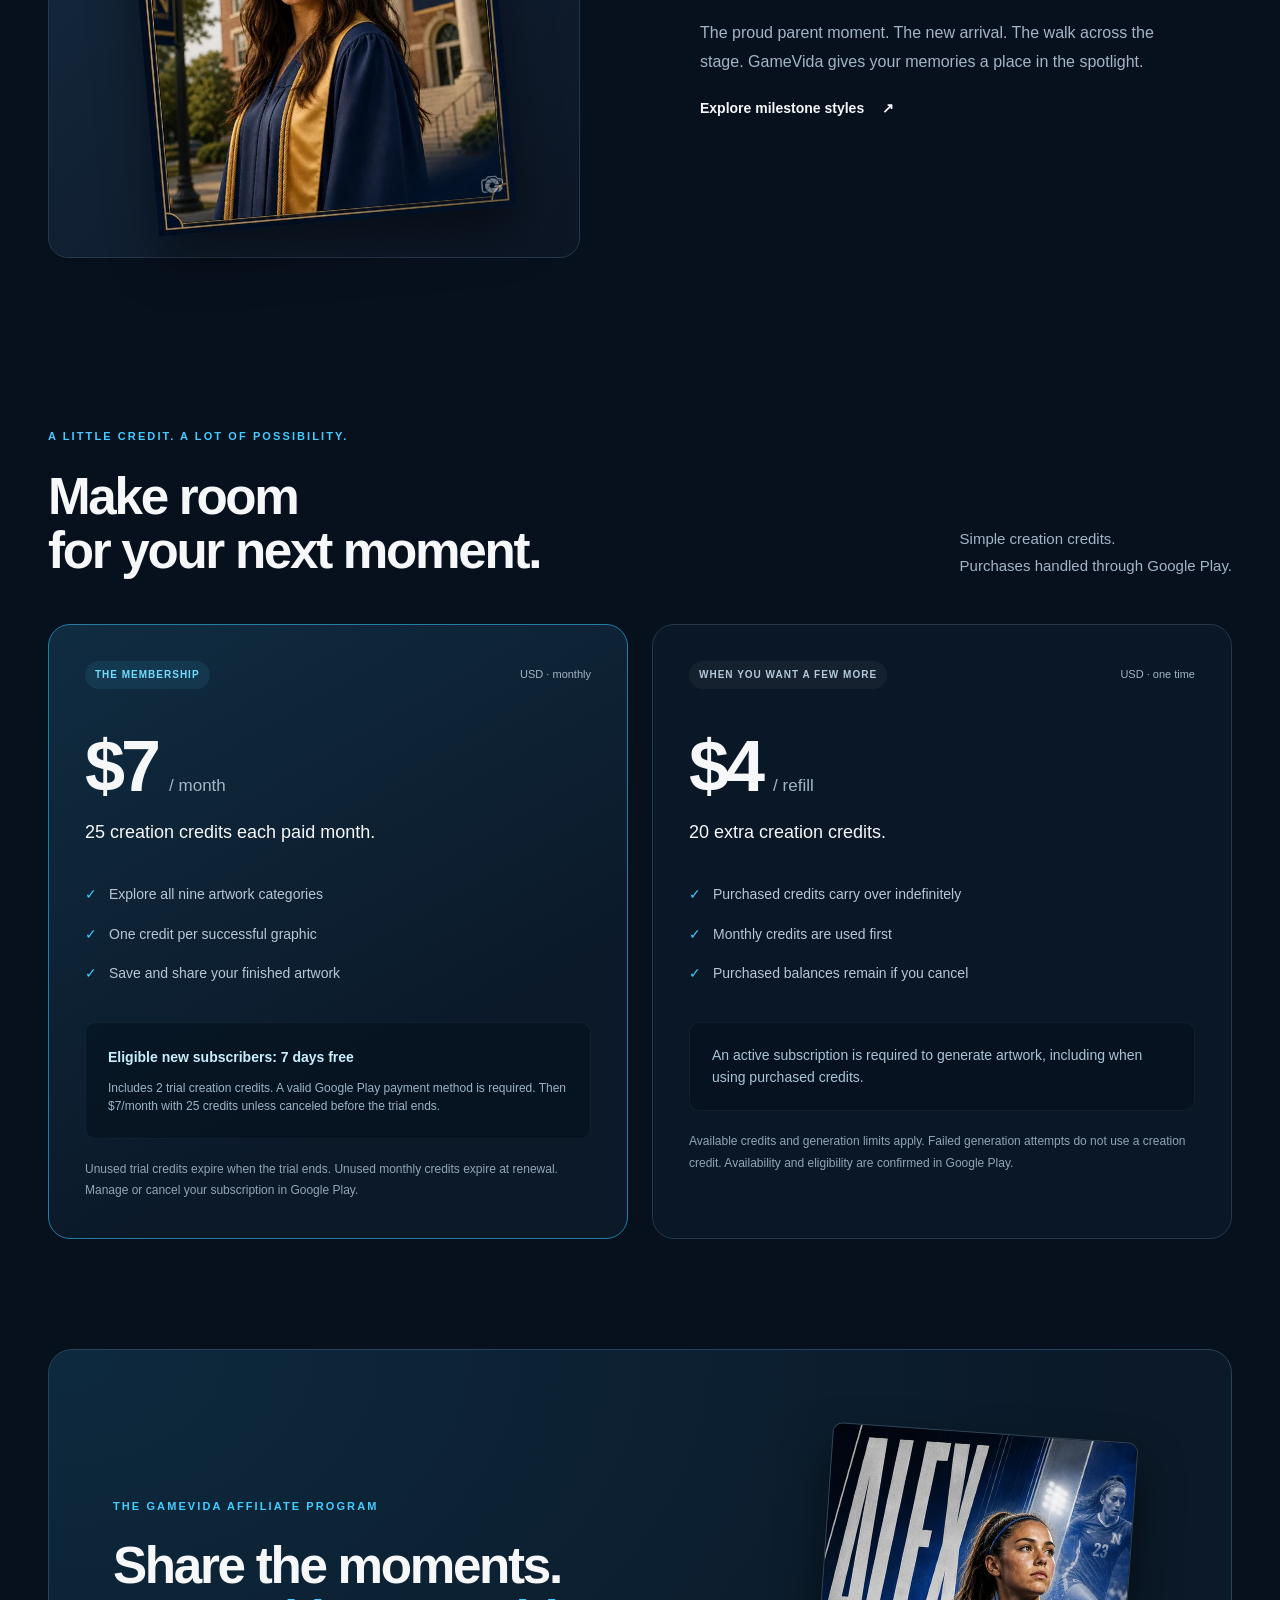
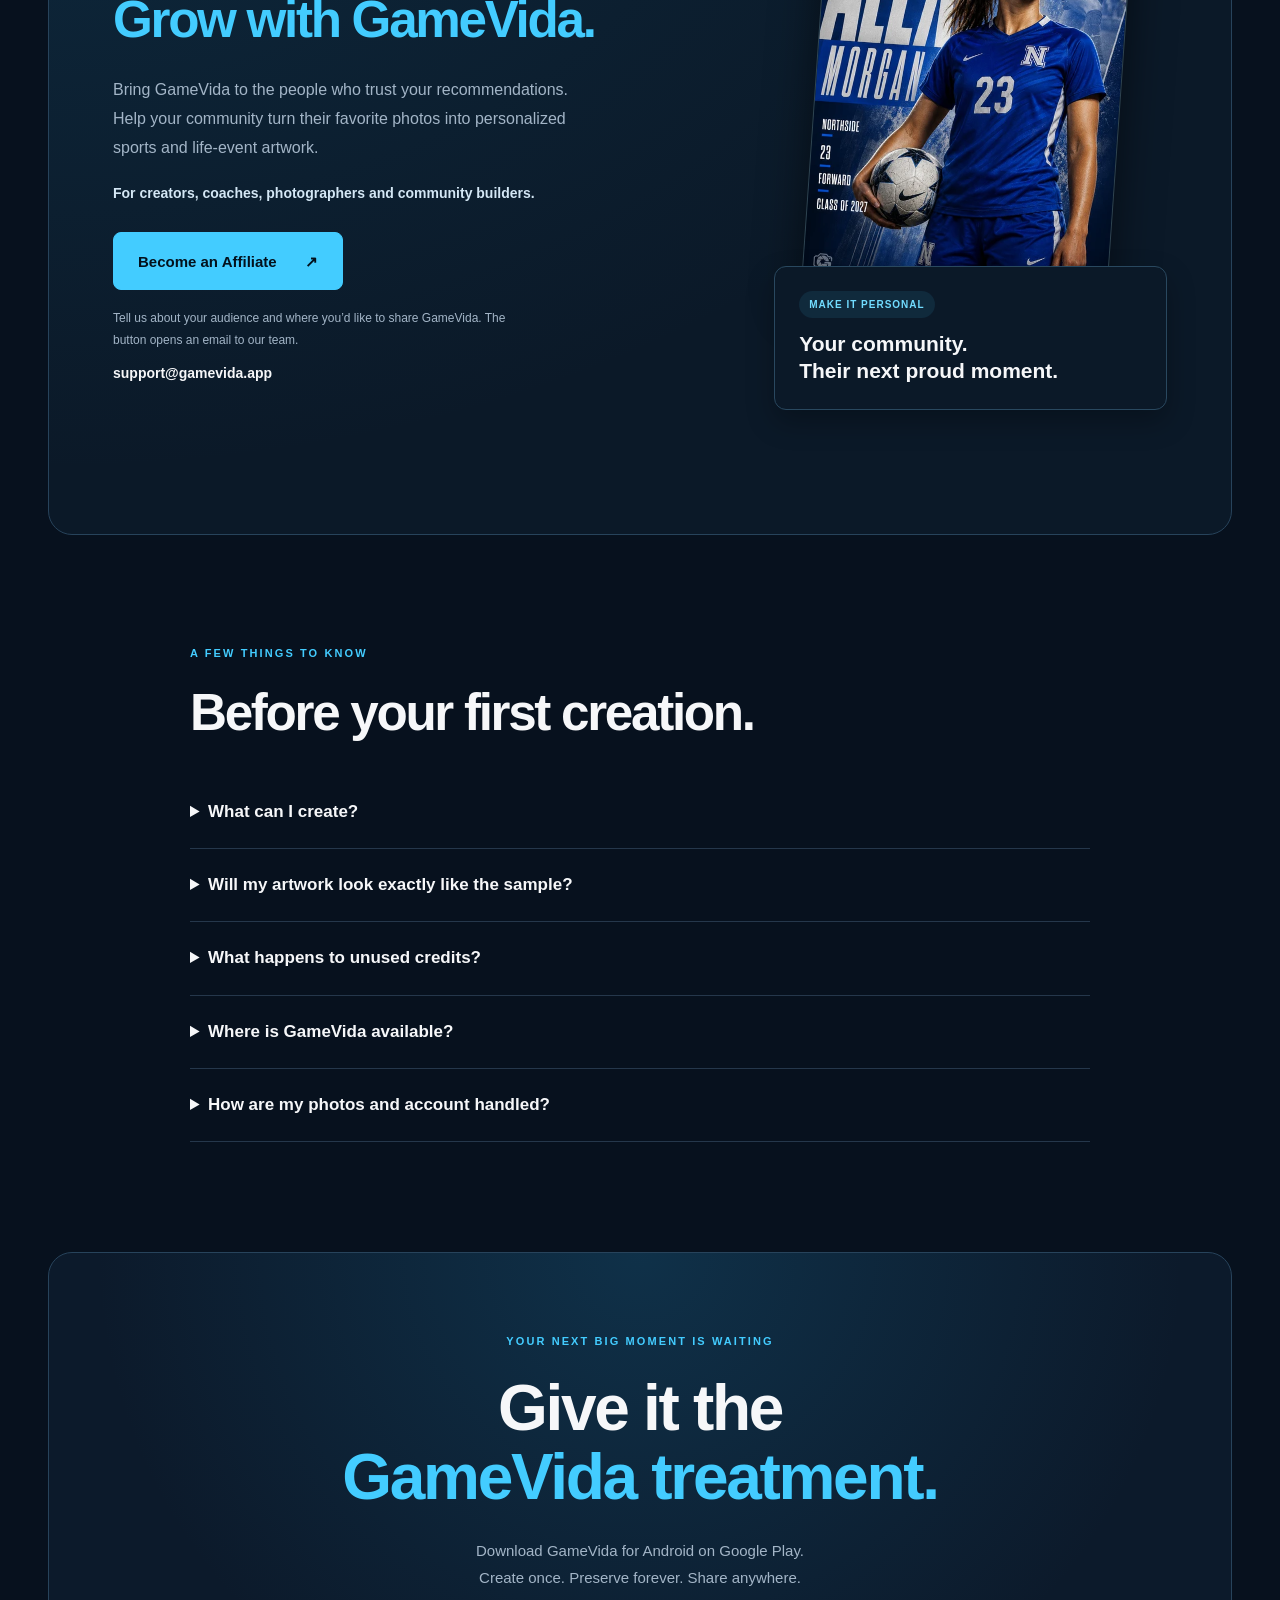
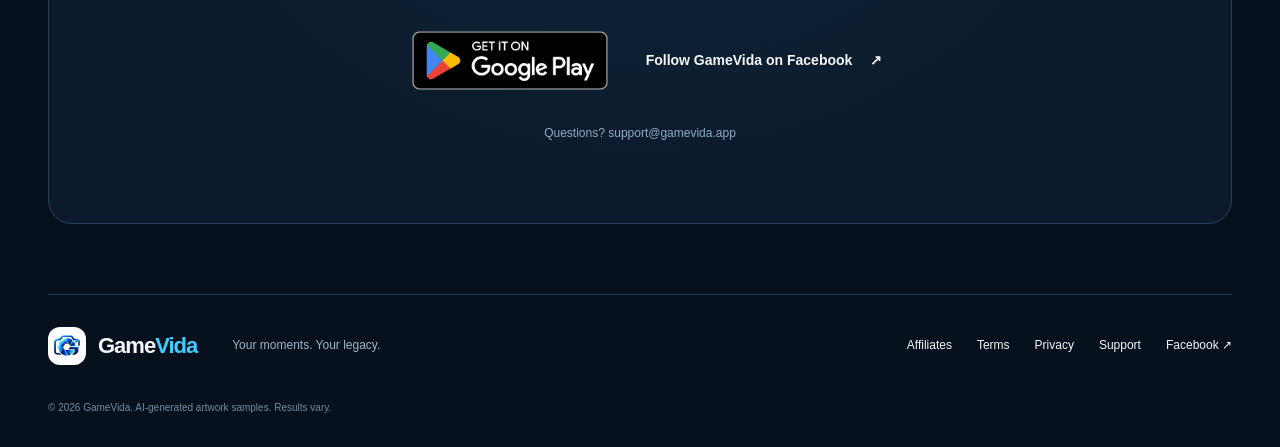
==== commit f8c63e25: "Link GameVida terms in site footer" ====
--- a/docs/index.html
+++ b/docs/index.html
@@ -31,6 +31,6 @@
 <section class="faq wrap" id="faq"><p class="eyebrow">A FEW THINGS TO KNOW</p><h2>Before your first creation.</h2><details><summary>What can I create?</summary><p>Athlete Spotlight, Game Day, Milestones, Recruiting, Birth Announcements, Graduation, Birthday, Wedding and All Occasions artwork. Each category has multiple styles and a form for its specific details.</p></details><details><summary>Will my artwork look exactly like the sample?</summary><p>Samples show the direction of each style. Your artwork is generated using your photos and details, so results vary. AI may make mistakes in likeness, spelling or other details; always review your graphic before sharing.</p></details><details><summary>What happens to unused credits?</summary><p>Unused trial credits expire at the end of the trial. Monthly credits expire at renewal. Purchased refill credits carry over indefinitely and remain in your account after cancellation. Active subscription access is required to generate, and monthly credits are used before purchased credits.</p></details><details><summary>Where is GameVida available?</summary><p>GameVida is available now for Android in the United States. Download it from Google Play. We are focusing on Android first.</p></details><details><summary>How are my photos and account handled?</summary><p>Photos and details needed for generation are sent to our secure backend and AI provider. Read our <a href="/privacy/">privacy policy</a> for processing, storage and deletion information. Account deletion is available through the app and the account-deletion instructions linked in the policy.</p></details></section>
 <section class="launch wrap" id="launch"><p class="eyebrow">YOUR NEXT BIG MOMENT IS WAITING</p><h2>Give it the<br><em>GameVida treatment.</em></h2><p>Download GameVida for Android on Google Play.<br>Create once. Preserve forever. Share anywhere.</p><div class="download-actions"><a class="play-badge" href="https://play.google.com/store/apps/details?id=com.gamevida.app" target="_blank" rel="noopener noreferrer" aria-label="Download GameVida on Google Play"><img src="assets/google-play-badge.png" width="646" height="250" alt="Get it on Google Play"></a><a class="text-link" href="https://www.facebook.com/profile.php?id=61595815816056" target="_blank" rel="noopener noreferrer">Follow GameVida on Facebook <span aria-hidden="true">↗</span></a></div><a class="support" href="mailto:support@gamevida.app">Questions? support@gamevida.app</a></section>
 </main>
-<footer class="wrap"><a class="brand" href="#"><img src="assets/icon.png" width="38" height="38" alt=""><span>Game<span class="cyan">Vida</span></span></a><p>Your moments. Your legacy.</p><nav aria-label="Footer"><a href="#affiliates">Affiliates</a><a href="/privacy/">Privacy</a><a href="mailto:support@gamevida.app">Support</a><a href="https://www.facebook.com/profile.php?id=61595815816056" target="_blank" rel="noopener noreferrer">Facebook ↗</a></nav><small>© 2026 GameVida. AI-generated artwork samples. Results vary.</small></footer>
+<footer class="wrap"><a class="brand" href="#"><img src="assets/icon.png" width="38" height="38" alt=""><span>Game<span class="cyan">Vida</span></span></a><p>Your moments. Your legacy.</p><nav aria-label="Footer"><a href="#affiliates">Affiliates</a><a href="/terms/">Terms</a><a href="/privacy/">Privacy</a><a href="mailto:support@gamevida.app">Support</a><a href="https://www.facebook.com/profile.php?id=61595815816056" target="_blank" rel="noopener noreferrer">Facebook ↗</a></nav><small>© 2026 GameVida. AI-generated artwork samples. Results vary.</small></footer>
 <dialog id="art-dialog" aria-labelledby="dialog-title"><button class="dialog-close" aria-label="Close artwork preview">✕</button><div class="dialog-layout"><img id="dialog-image" src="assets/athlete-1.webp" alt=""><div><p class="eyebrow" id="dialog-category"></p><h2 id="dialog-title">Artwork sample</h2><p>Available as a style in GameVida. Add your own photos and details in the app to create personalized artwork.</p><p class="fineprint">AI-generated sample. Your result will vary.</p><div class="dialog-controls"><button class="button secondary" id="previous-art" aria-label="Previous sample">←</button><button class="button secondary" id="next-art" aria-label="Next sample">→</button></div></div></div></dialog>
 </body></html>
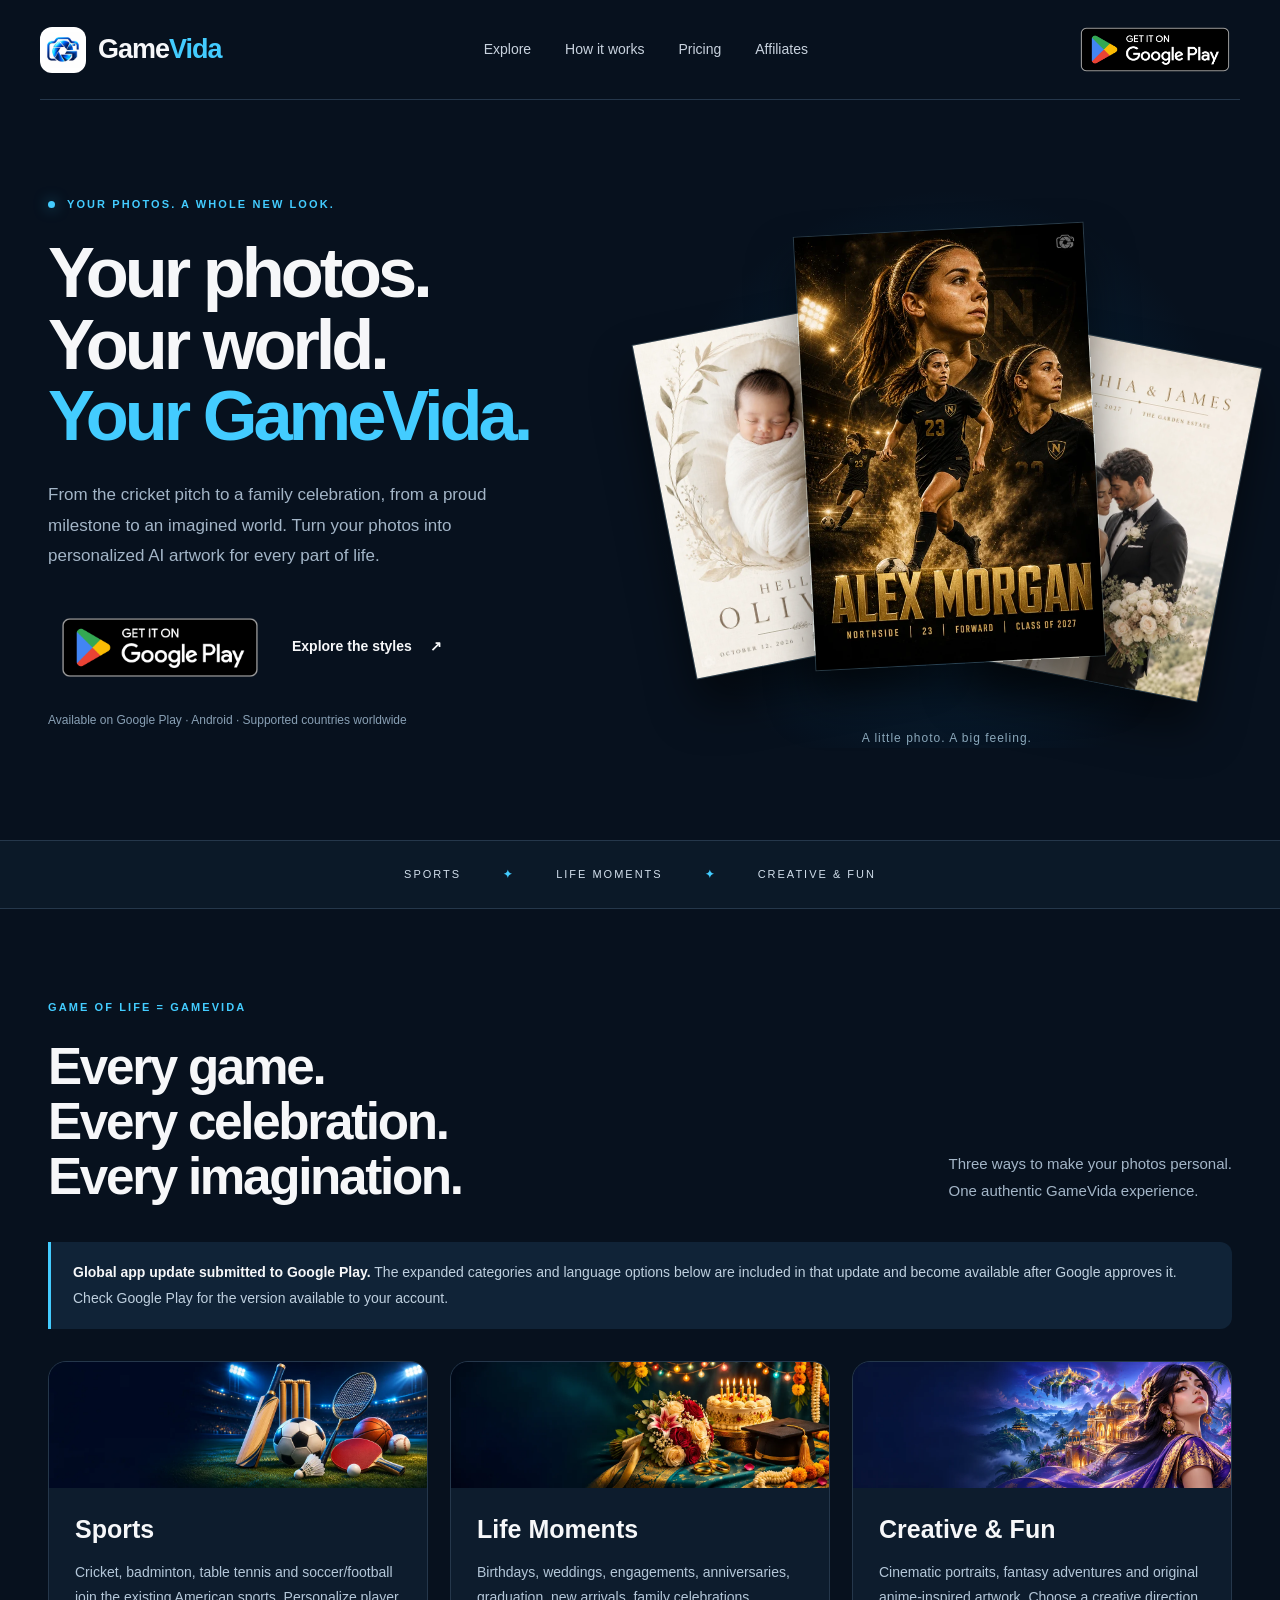
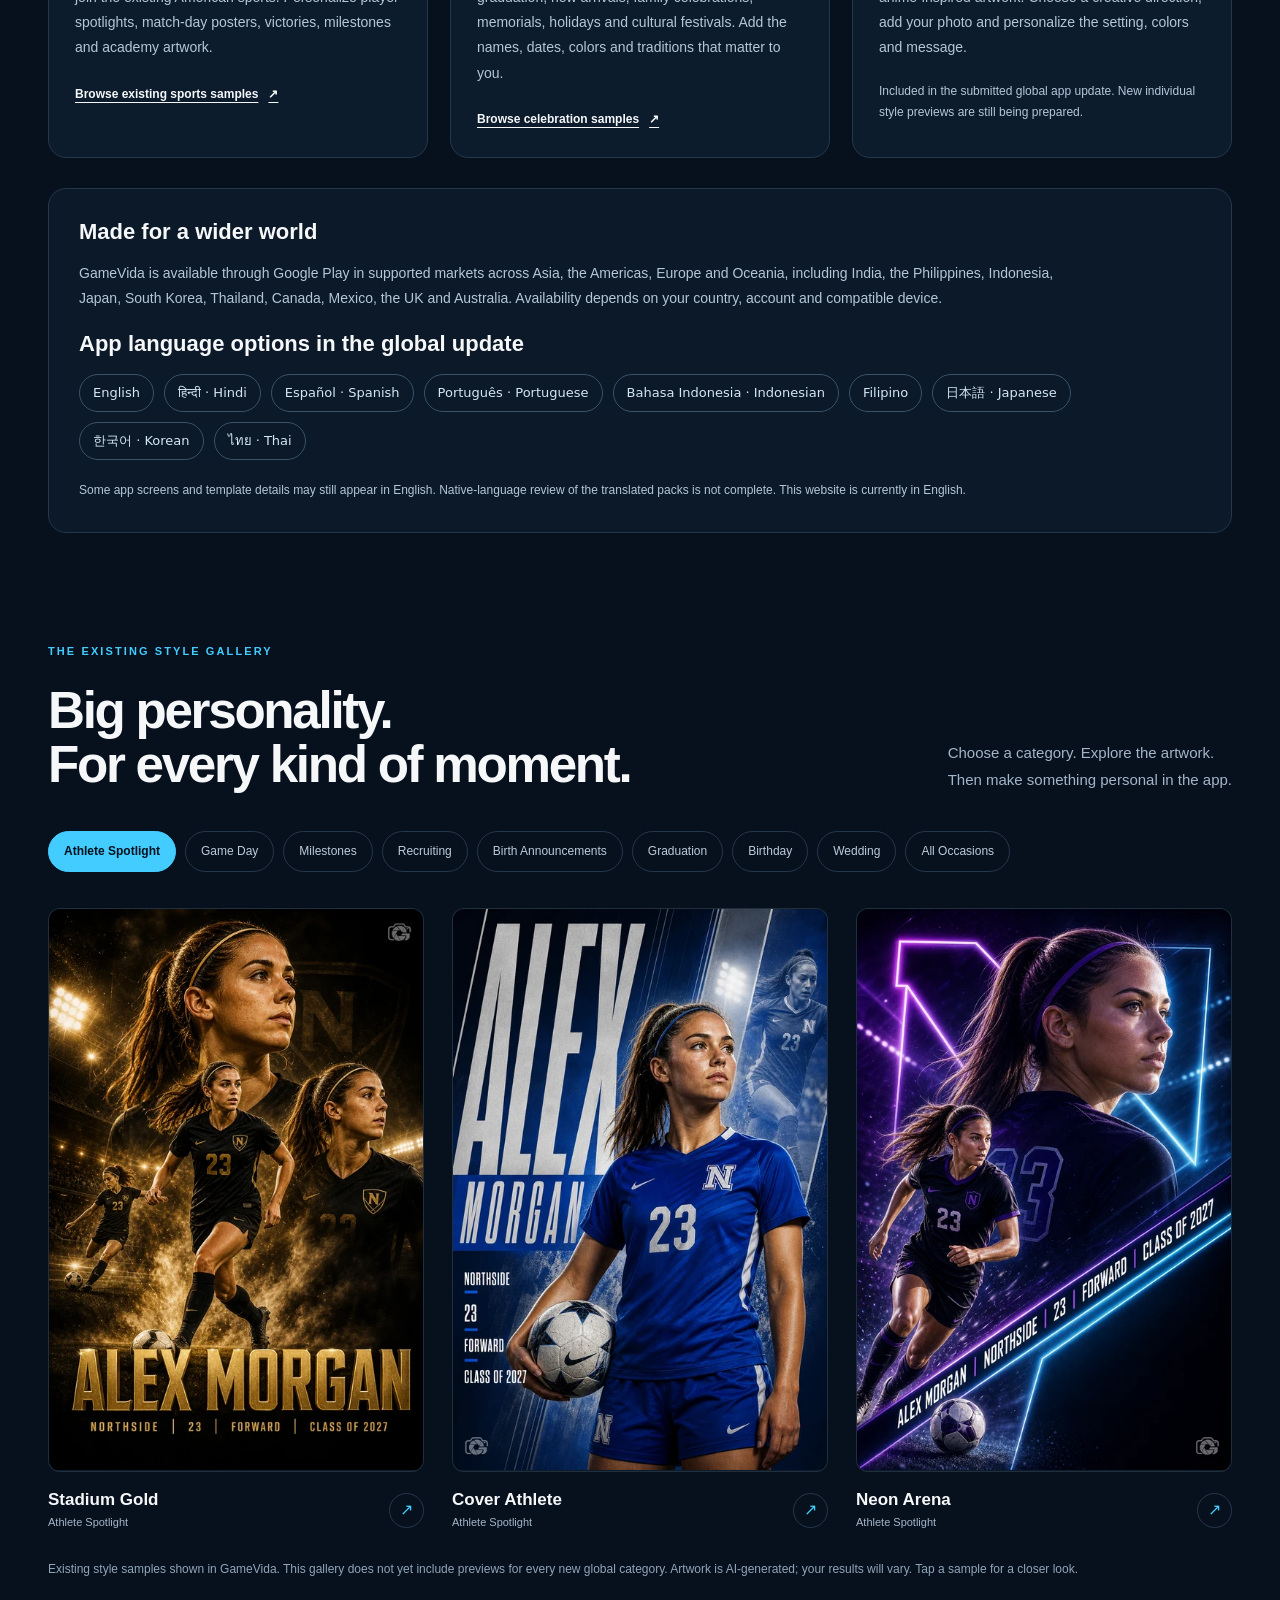
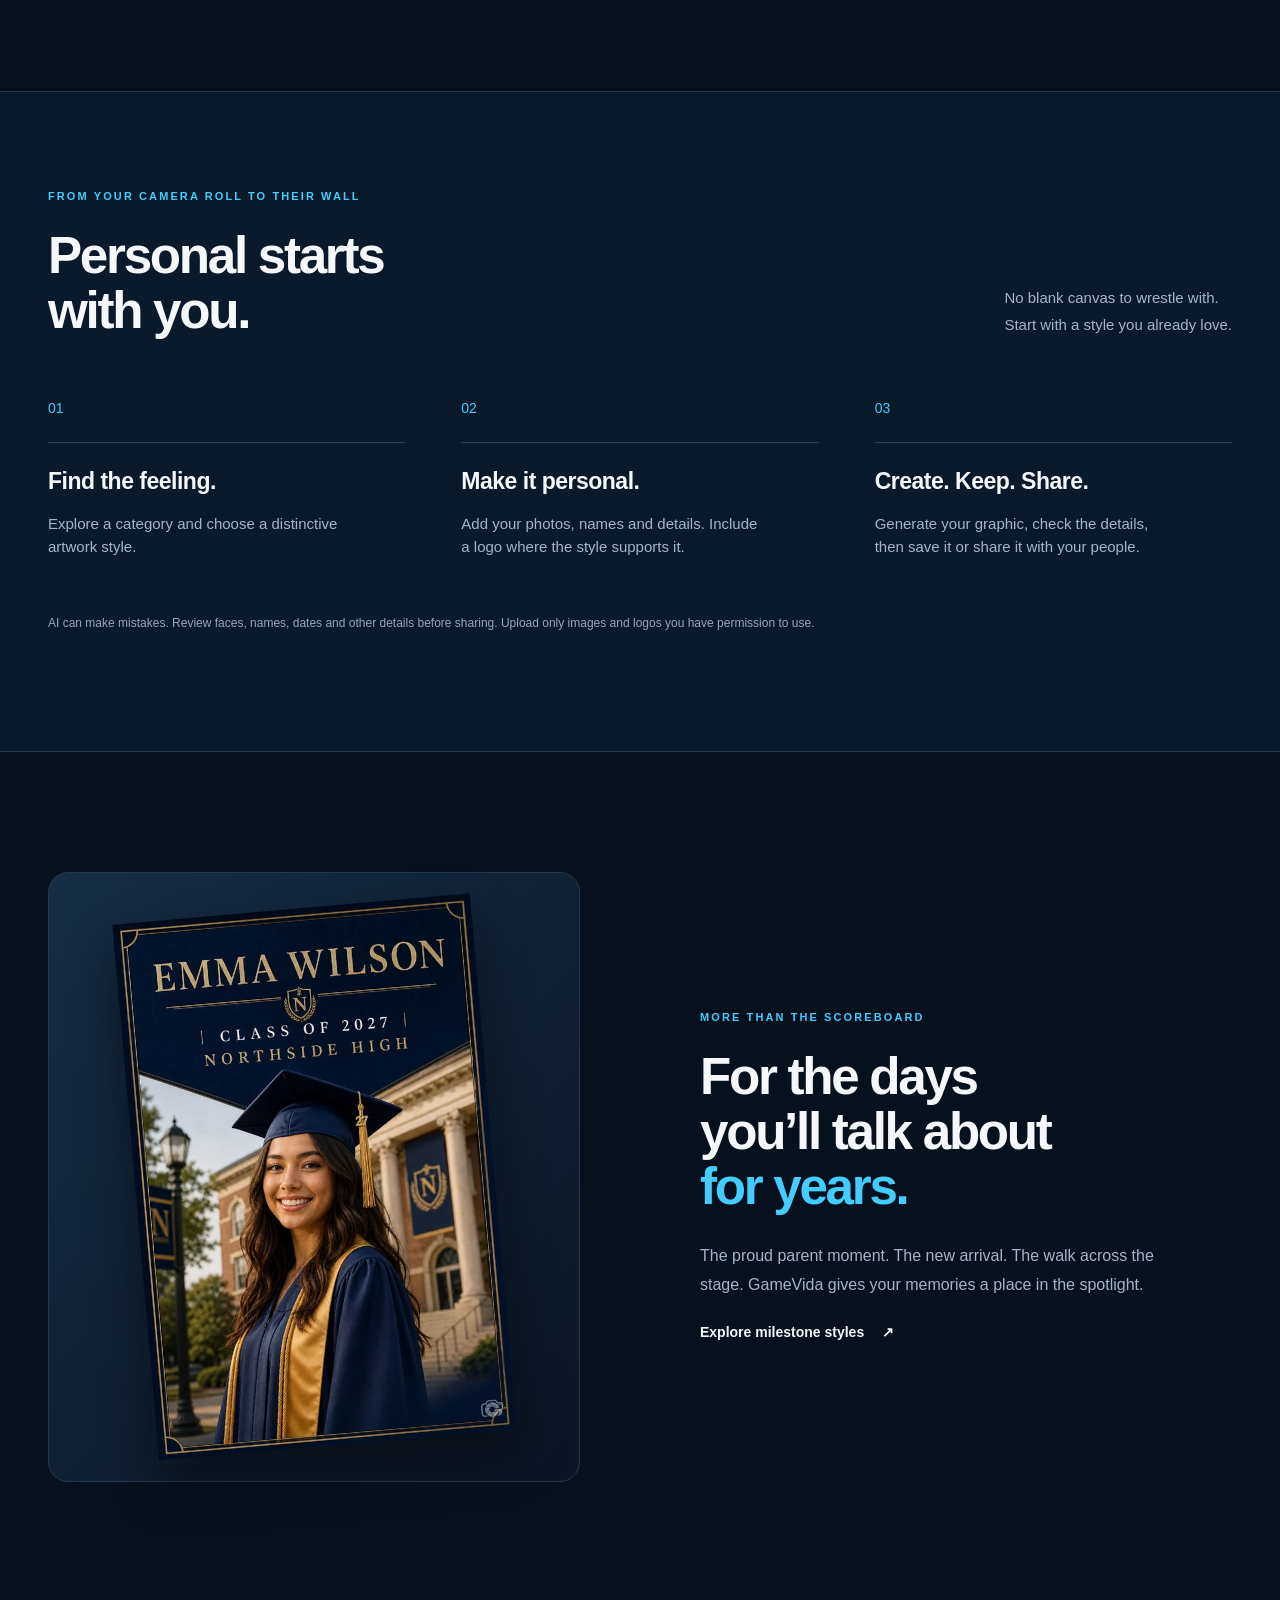
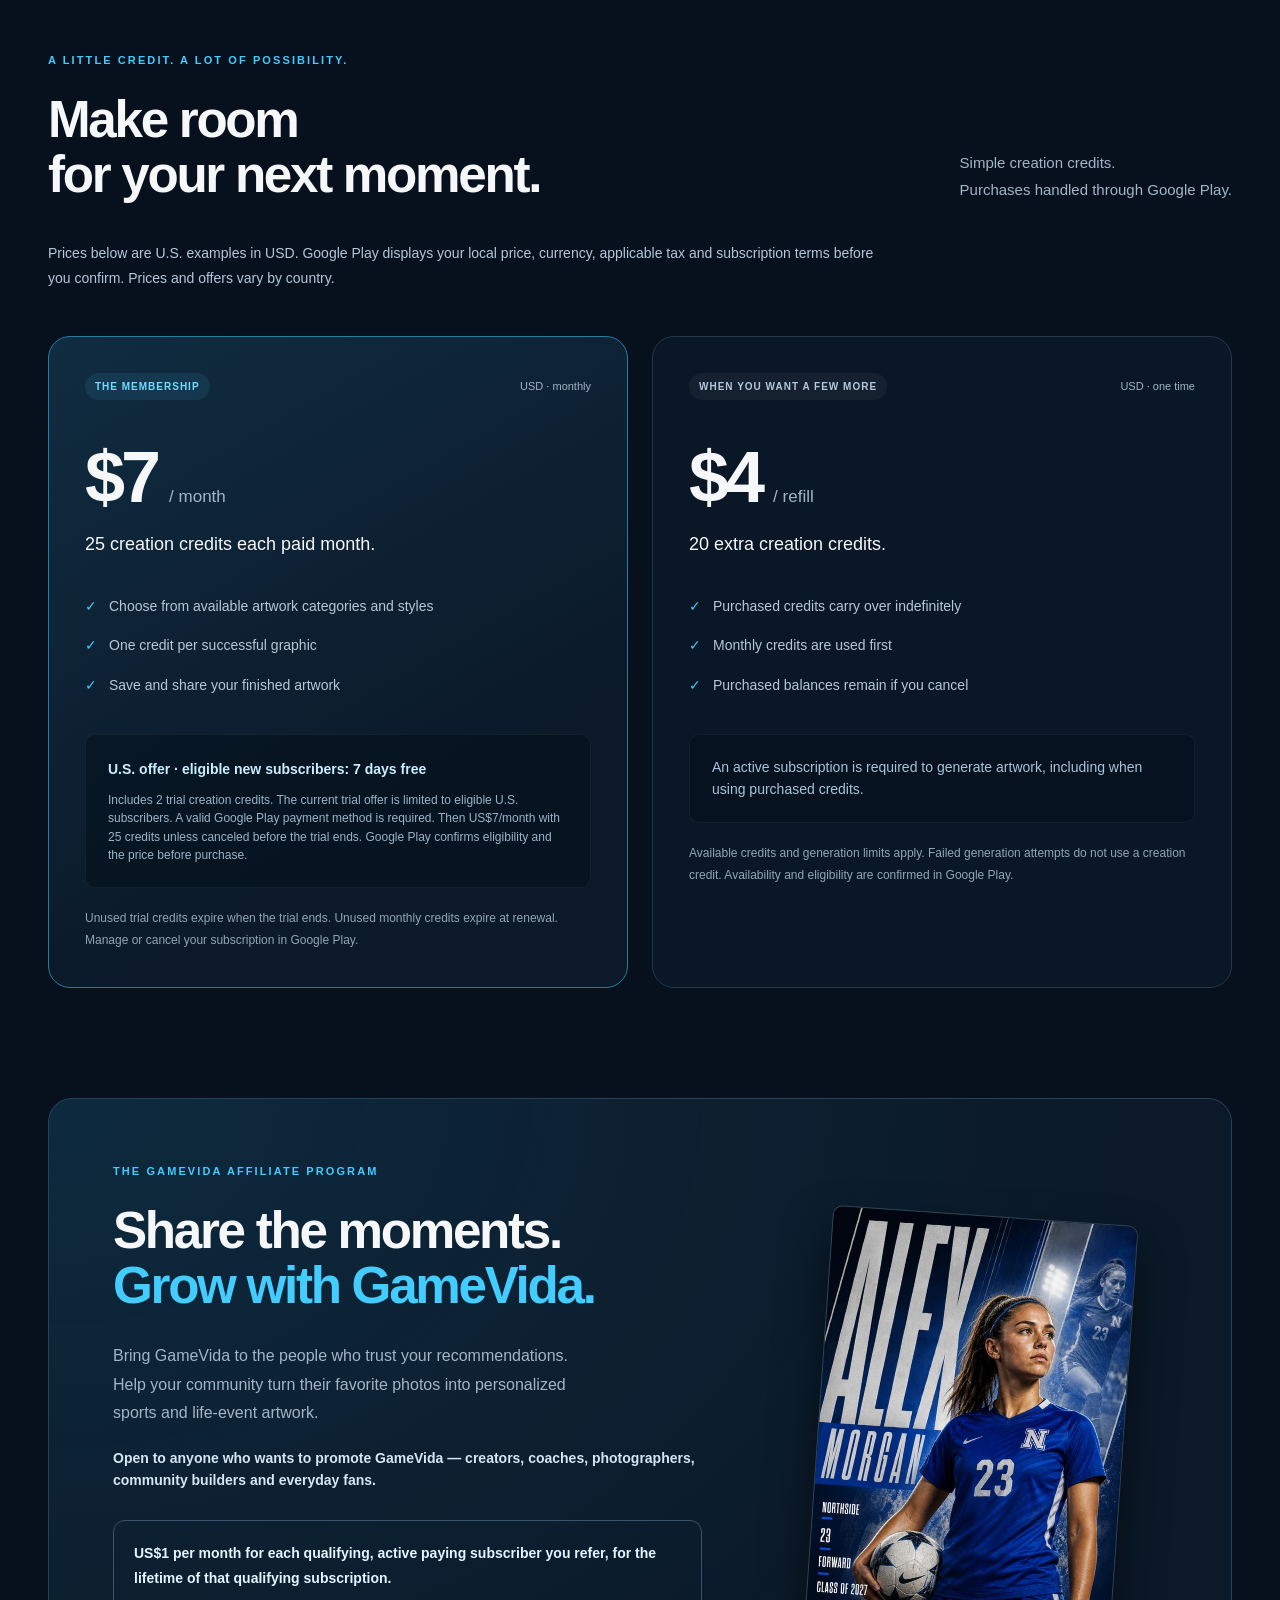
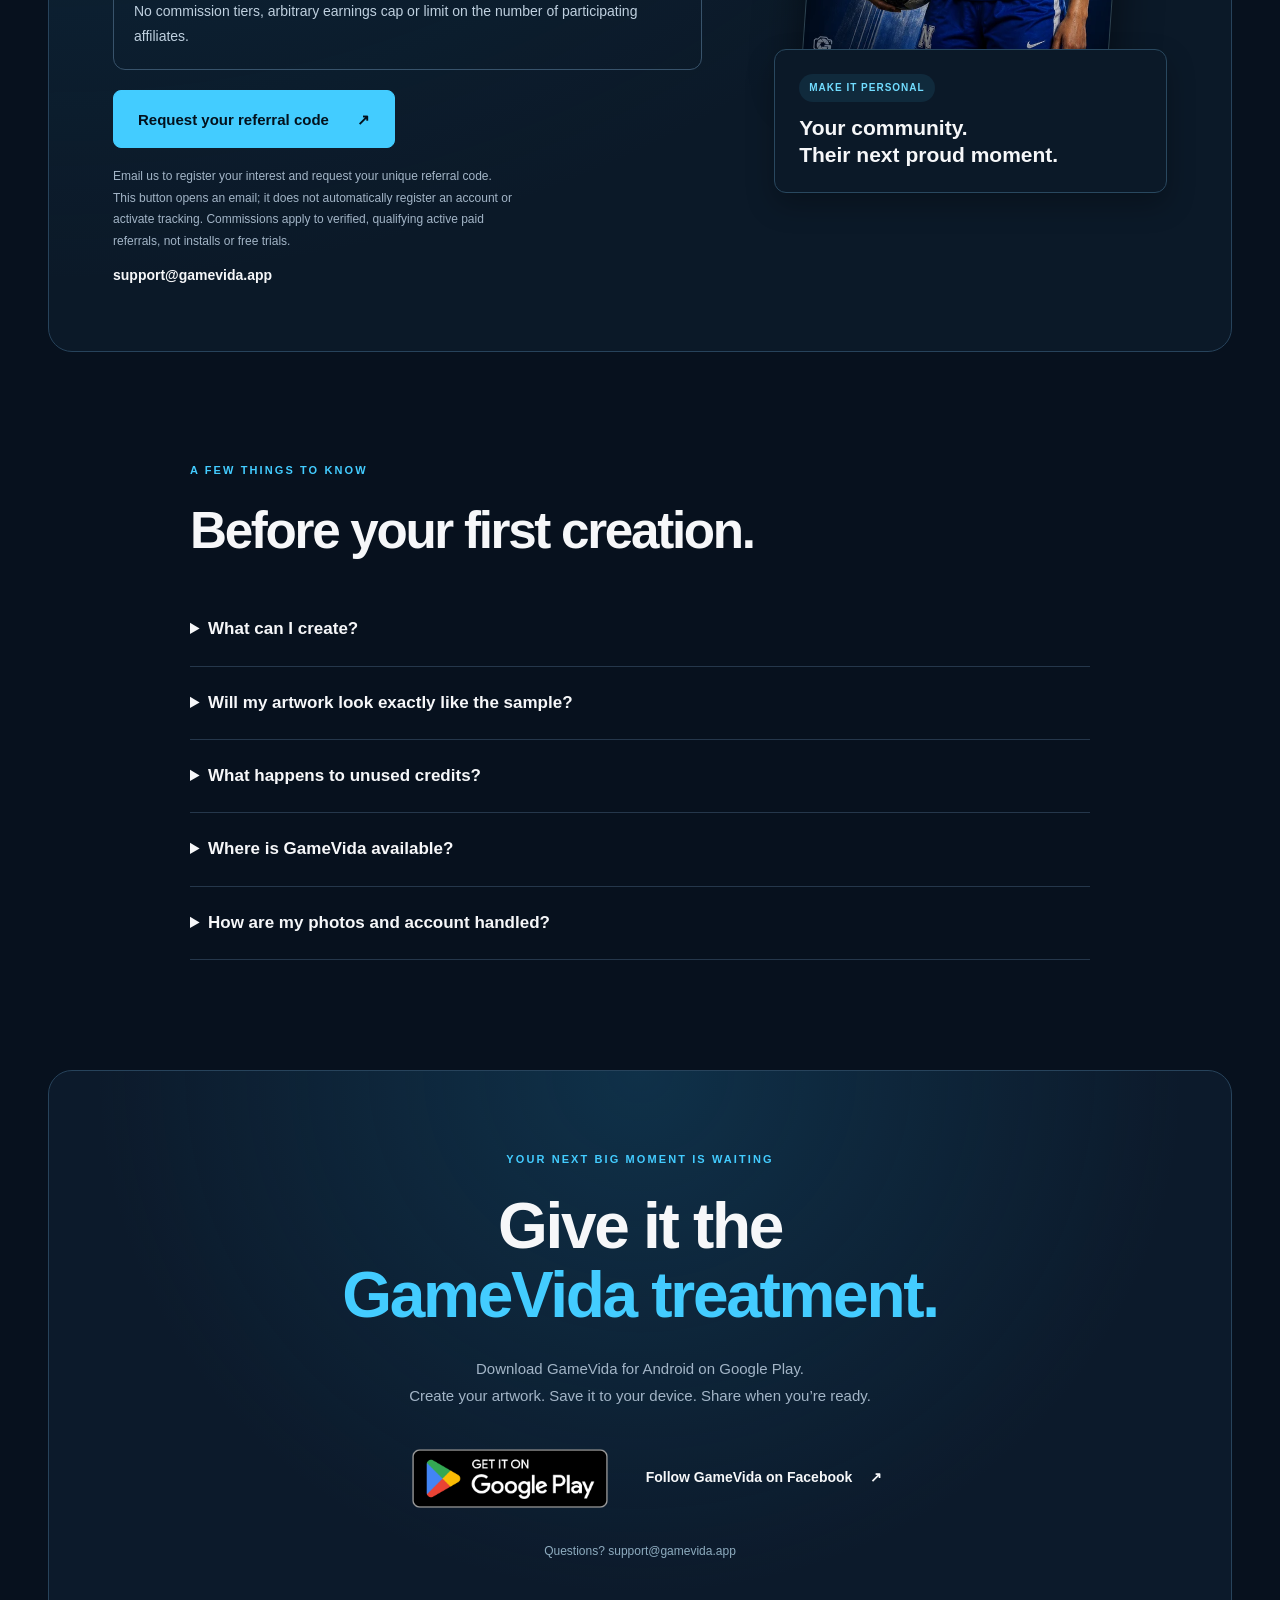
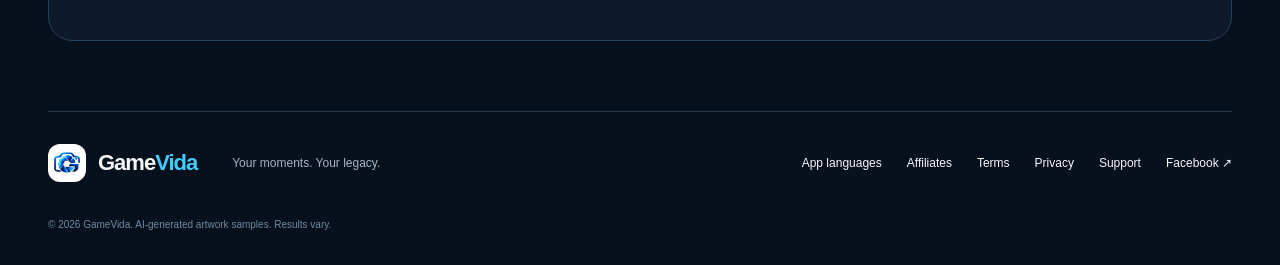
==== commit ddf656af: "Update GameVida website for international sports and life moments" ====
--- a/docs/index.html
+++ b/docs/index.html
@@ -3,34 +3,45 @@
 <head>
 <meta charset="utf-8"><meta name="viewport" content="width=device-width,initial-scale=1">
 <title>GameVida — Your moments. Your legacy.</title>
-<meta name="description" content="Turn your photos and details into personalized AI artwork for sports, milestones and life's biggest moments. Explore GameVida styles and credits, and download the Android app on Google Play.">
-<meta name="theme-color" content="#07111e"><meta property="og:title" content="GameVida — Your moments. Your legacy."><meta property="og:description" content="Personalized AI artwork for sports and life's biggest moments. Explore the styles."><meta property="og:type" content="website"><meta property="og:url" content="https://gamevida.app/"><meta property="og:image" content="https://gamevida.app/assets/social-preview.jpg"><meta name="twitter:card" content="summary_large_image">
+<meta name="description" content="Turn your photos and details into personalized AI artwork for sports, celebrations, cultural festivals and creative adventures. Explore GameVida styles and credits, and download the Android app on Google Play.">
+<meta name="theme-color" content="#07111e"><meta property="og:title" content="GameVida — Your moments. Your legacy."><meta property="og:description" content="Sports, Life Moments and Creative & Fun. Personalized AI artwork from your own photos."><meta property="og:type" content="website"><meta property="og:url" content="https://gamevida.app/"><meta property="og:image" content="https://gamevida.app/assets/social-preview.jpg"><meta name="twitter:card" content="summary_large_image">
 <link rel="canonical" href="https://gamevida.app/"><link rel="icon" href="assets/icon.png"><link rel="stylesheet" href="styles.css"><script src="site.js" defer></script>
 </head>
 <body>
 <a class="skip" href="#main">Skip to content</a>
-<header class="header"><a class="brand" href="#" aria-label="GameVida home"><img src="assets/icon.png" width="46" height="46" alt=""><span>Game<span class="cyan">Vida</span></span></a><nav aria-label="Main navigation"><a href="#styles">The styles</a><a href="#how">How it works</a><a href="#pricing">Pricing</a><a href="#affiliates">Affiliates</a></nav><a class="play-badge play-badge-header" href="https://play.google.com/store/apps/details?id=com.gamevida.app" target="_blank" rel="noopener noreferrer" aria-label="Download GameVida on Google Play"><img src="assets/google-play-badge.png" width="646" height="250" alt="Get it on Google Play"></a></header>
+<header class="header"><a class="brand" href="#" aria-label="GameVida home"><img src="assets/icon.png" width="46" height="46" alt=""><span>Game<span class="cyan">Vida</span></span></a><nav aria-label="Main navigation"><a href="#explore">Explore</a><a href="#how">How it works</a><a href="#pricing">Pricing</a><a href="#affiliates">Affiliates</a></nav><a class="play-badge play-badge-header" href="https://play.google.com/store/apps/details?id=com.gamevida.app" target="_blank" rel="noopener noreferrer" aria-label="Download GameVida on Google Play"><img src="assets/google-play-badge.png" width="646" height="250" alt="Get it on Google Play"></a></header>
 <main id="main">
 <section class="hero wrap">
-<div class="hero-copy"><p class="eyebrow"><span class="dot"></span> YOUR PHOTOS. A WHOLE NEW LOOK.</p><h1>Make their moment<br>the <em>main event.</em></h1><p class="lead">From Friday night lights to once-in-a-lifetime days. Create personalized AI artwork with your photos, your details, and a style that feels like you.</p><div class="actions"><a class="play-badge" href="https://play.google.com/store/apps/details?id=com.gamevida.app" target="_blank" rel="noopener noreferrer" aria-label="Download GameVida on Google Play"><img src="assets/google-play-badge.png" width="646" height="250" alt="Get it on Google Play"></a><a class="text-link" href="#styles">Explore the styles <span aria-hidden="true">↗</span></a></div><p class="availability">Available now on Google Play · Android · United States</p></div>
+<div class="hero-copy"><p class="eyebrow"><span class="dot"></span> YOUR PHOTOS. A WHOLE NEW LOOK.</p><h1>Your photos.<br>Your world.<br><em>Your GameVida.</em></h1><p class="lead">From the cricket pitch to a family celebration, from a proud milestone to an imagined world. Turn your photos into personalized AI artwork for every part of life.</p><div class="actions"><a class="play-badge" href="https://play.google.com/store/apps/details?id=com.gamevida.app" target="_blank" rel="noopener noreferrer" aria-label="Download GameVida on Google Play"><img src="assets/google-play-badge.png" width="646" height="250" alt="Get it on Google Play"></a><a class="text-link" href="#styles">Explore the styles <span aria-hidden="true">↗</span></a></div><p class="availability">Available on Google Play · Android · Supported countries worldwide</p></div>
 <div class="hero-art" aria-label="GameVida artwork samples: birth announcement, athlete spotlight, and wedding"><div class="orbit"></div><img class="poster poster-left" src="assets/birth-1.webp" width="300" height="450" alt="Birth announcement sample with a newborn portrait and personalized name"><img class="poster poster-right" src="assets/weddings-1.webp" width="300" height="450" alt="Wedding artwork sample with a couple's portrait and personalized names"><img class="poster poster-center" src="assets/athlete-1.webp" width="360" height="540" fetchpriority="high" alt="Athlete Spotlight sample with layered soccer portraits and gold lettering"><span class="art-label">A little photo. A big feeling.</span></div>
 </section>
-<div class="category-ribbon" aria-hidden="true"><span>SPORTS SPOTLIGHTS</span><b>✦</b><span>BIG MILESTONES</span><b>✦</b><span>NEW BEGINNINGS</span><b>✦</b><span>EVERY CELEBRATION</span></div>
-<section class="gallery-section wrap" id="styles"><div class="section-heading"><div><p class="eyebrow">THE INSPIRATION WALL</p><h2>Big personality.<br>For every kind of moment.</h2></div><p>Choose a category. Explore the artwork.<br>Then make something personal in the app.</p></div>
+<div class="category-ribbon" aria-hidden="true"><span>SPORTS</span><b>✦</b><span>LIFE MOMENTS</span><b>✦</b><span>CREATIVE &amp; FUN</span></div>
+
+<section class="global-section wrap" id="explore" aria-labelledby="global-title">
+  <div class="section-heading"><div><p class="eyebrow">GAME OF LIFE = GAMEVIDA</p><h2 id="global-title">Every game.<br>Every celebration.<br>Every imagination.</h2></div><p>Three ways to make your photos personal.<br>One authentic GameVida experience.</p></div>
+  <p class="update-notice"><strong>Global app update submitted to Google Play.</strong> The expanded categories and language options below are included in that update and become available after Google approves it. Check Google Play for the version available to your account.</p>
+  <div class="global-grid">
+    <article class="global-card"><img src="assets/menu-sports.webp" width="1200" height="400" loading="lazy" alt="Cricket equipment, a soccer ball, badminton racket and shuttlecock, and table tennis paddle under stadium lights"><div><h3>Sports</h3><p>Cricket, badminton, table tennis and soccer/football join the existing American sports. Personalize player spotlights, match-day posters, victories, milestones and academy artwork.</p><a class="text-link" href="#styles" data-category="athlete">Browse existing sports samples <span aria-hidden="true">↗</span></a></div></article>
+    <article class="global-card"><img src="assets/menu-life.webp" width="1200" height="400" loading="lazy" alt="Birthday cake, wedding rings, flowers, graduation cap and festival lights"><div><h3>Life Moments</h3><p>Birthdays, weddings, engagements, anniversaries, graduation, new arrivals, family celebrations, memorials, holidays and cultural festivals. Add the names, dates, colors and traditions that matter to you.</p><a class="text-link" href="#styles" data-category="birthdays">Browse celebration samples <span aria-hidden="true">↗</span></a></div></article>
+    <article class="global-card"><img src="assets/menu-creative.webp" width="1200" height="401" loading="lazy" alt="A cinematic fantasy world with floating mountains, a golden palace and an illustrated character"><div><h3>Creative &amp; Fun</h3><p>Cinematic portraits, fantasy adventures and original anime-inspired artwork. Choose a creative direction, add your photo and personalize the setting, colors and message.</p><p class="fineprint">Included in the submitted global app update. New individual style previews are still being prepared.</p></div></article>
+  </div>
+  <div class="global-info" id="languages"><h3>Made for a wider world</h3><p>GameVida is available through Google Play in supported markets across Asia, the Americas, Europe and Oceania, including India, the Philippines, Indonesia, Japan, South Korea, Thailand, Canada, Mexico, the UK and Australia. Availability depends on your country, account and compatible device.</p><h3>App language options in the global update</h3><ul class="language-list" aria-label="App language options"><li lang="en">English</li><li lang="hi">हिन्दी · Hindi</li><li lang="es">Español · Spanish</li><li lang="pt">Português · Portuguese</li><li lang="id">Bahasa Indonesia · Indonesian</li><li lang="fil">Filipino</li><li lang="ja">日本語 · Japanese</li><li lang="ko">한국어 · Korean</li><li lang="th">ไทย · Thai</li></ul><p class="fineprint">Some app screens and template details may still appear in English. Native-language review of the translated packs is not complete. This website is currently in English.</p></div>
+</section>
+<section class="gallery-section wrap" id="styles"><div class="section-heading"><div><p class="eyebrow">THE EXISTING STYLE GALLERY</p><h2>Big personality.<br>For every kind of moment.</h2></div><p>Choose a category. Explore the artwork.<br>Then make something personal in the app.</p></div>
 <div class="filters" role="group" aria-label="Artwork categories"></div>
-<div class="gallery" id="gallery" aria-live="polite"></div><p class="sample-note">Actual style samples shown in GameVida. Artwork is AI-generated; your results will vary. Tap a sample for a closer look.</p>
-<noscript><p>Enable JavaScript to browse all nine categories. Here are three styles to explore:</p><div class="gallery"><img src="assets/athlete-1.webp" alt="Athlete Spotlight sample"><img src="assets/birth-1.webp" alt="Birth announcement sample"><img src="assets/weddings-1.webp" alt="Wedding sample"></div></noscript>
+<div class="gallery" id="gallery" aria-live="polite"></div><p class="sample-note">Existing style samples shown in GameVida. This gallery does not yet include previews for every new global category. Artwork is AI-generated; your results will vary. Tap a sample for a closer look.</p>
+<noscript><p>Enable JavaScript to browse the existing style gallery. Here are three styles to explore:</p><div class="gallery"><img src="assets/athlete-1.webp" alt="Athlete Spotlight sample"><img src="assets/birth-1.webp" alt="Birth announcement sample"><img src="assets/weddings-1.webp" alt="Wedding sample"></div></noscript>
 </section>
 <section class="how-section" id="how"><div class="wrap"><p class="eyebrow">FROM YOUR CAMERA ROLL TO THEIR WALL</p><div class="section-heading"><h2>Personal starts<br>with you.</h2><p>No blank canvas to wrestle with.<br>Start with a style you already love.</p></div><div class="steps"><article><span>01</span><h3>Find the feeling.</h3><p>Explore a category and choose a distinctive artwork style.</p></article><article><span>02</span><h3>Make it personal.</h3><p>Add your photos, names and details. Include a logo where the style supports it.</p></article><article><span>03</span><h3>Create. Keep. Share.</h3><p>Generate your graphic, check the details, then save it or share it with your people.</p></article></div><p class="fineprint">AI can make mistakes. Review faces, names, dates and other details before sharing. Upload only images and logos you have permission to use.</p></div></section>
 <section class="occasion-section wrap"><div class="occasion-image"><img src="assets/graduation-1.webp" width="400" height="600" loading="lazy" alt="Navy and gold graduation artwork with a graduate portrait"></div><div><p class="eyebrow">MORE THAN THE SCOREBOARD</p><h2>For the days<br>you’ll talk about<br><em>for years.</em></h2><p class="lead">The proud parent moment. The new arrival. The walk across the stage. GameVida gives your memories a place in the spotlight.</p><a class="text-link" href="#styles" data-category="graduation">Explore milestone styles <span aria-hidden="true">↗</span></a></div></section>
-<section class="pricing-section wrap" id="pricing"><div class="section-heading"><div><p class="eyebrow">A LITTLE CREDIT. A LOT OF POSSIBILITY.</p><h2>Make room<br>for your next moment.</h2></div><p>Simple creation credits.<br>Purchases handled through Google Play.</p></div><div class="pricing-grid"><article class="price-card featured"><div class="price-top"><span class="pill">THE MEMBERSHIP</span><span>USD · monthly</span></div><h3><strong>$7</strong><span>/ month</span></h3><p class="price-sub">25 creation credits each paid month.</p><ul><li>Explore all nine artwork categories</li><li>One credit per successful graphic</li><li>Save and share your finished artwork</li></ul><div class="trial"><strong>Eligible new subscribers: 7 days free</strong><p>Includes 2 trial creation credits. A valid Google Play payment method is required. Then $7/month with 25 credits unless canceled before the trial ends.</p></div><p class="fineprint">Unused trial credits expire when the trial ends. Unused monthly credits expire at renewal. Manage or cancel your subscription in Google Play.</p></article><article class="price-card"><div class="price-top"><span class="pill subtle">WHEN YOU WANT A FEW MORE</span><span>USD · one time</span></div><h3><strong>$4</strong><span>/ refill</span></h3><p class="price-sub">20 extra creation credits.</p><ul><li>Purchased credits carry over indefinitely</li><li>Monthly credits are used first</li><li>Purchased balances remain if you cancel</li></ul><div class="refill-note">An active subscription is required to generate artwork, including when using purchased credits.</div><p class="fineprint">Available credits and generation limits apply. Failed generation attempts do not use a creation credit. Availability and eligibility are confirmed in Google Play.</p></article></div></section>
+<section class="pricing-section wrap" id="pricing"><div class="section-heading"><div><p class="eyebrow">A LITTLE CREDIT. A LOT OF POSSIBILITY.</p><h2>Make room<br>for your next moment.</h2></div><p>Simple creation credits.<br>Purchases handled through Google Play.</p></div><p class="local-pricing">Prices below are U.S. examples in USD. Google Play displays your local price, currency, applicable tax and subscription terms before you confirm. Prices and offers vary by country.</p><div class="pricing-grid"><article class="price-card featured"><div class="price-top"><span class="pill">THE MEMBERSHIP</span><span>USD · monthly</span></div><h3><strong>$7</strong><span>/ month</span></h3><p class="price-sub">25 creation credits each paid month.</p><ul><li>Choose from available artwork categories and styles</li><li>One credit per successful graphic</li><li>Save and share your finished artwork</li></ul><div class="trial"><strong>U.S. offer · eligible new subscribers: 7 days free</strong><p>Includes 2 trial creation credits. The current trial offer is limited to eligible U.S. subscribers. A valid Google Play payment method is required. Then US$7/month with 25 credits unless canceled before the trial ends. Google Play confirms eligibility and the price before purchase.</p></div><p class="fineprint">Unused trial credits expire when the trial ends. Unused monthly credits expire at renewal. Manage or cancel your subscription in Google Play.</p></article><article class="price-card"><div class="price-top"><span class="pill subtle">WHEN YOU WANT A FEW MORE</span><span>USD · one time</span></div><h3><strong>$4</strong><span>/ refill</span></h3><p class="price-sub">20 extra creation credits.</p><ul><li>Purchased credits carry over indefinitely</li><li>Monthly credits are used first</li><li>Purchased balances remain if you cancel</li></ul><div class="refill-note">An active subscription is required to generate artwork, including when using purchased credits.</div><p class="fineprint">Available credits and generation limits apply. Failed generation attempts do not use a creation credit. Availability and eligibility are confirmed in Google Play.</p></article></div></section>
 <section class="affiliate-section wrap" id="affiliates" aria-labelledby="affiliate-title">
-<div class="affiliate-copy"><p class="eyebrow">THE GAMEVIDA AFFILIATE PROGRAM</p><h2 id="affiliate-title">Share the moments.<br><em>Grow with GameVida.</em></h2><p class="lead">Bring GameVida to the people who trust your recommendations. Help your community turn their favorite photos into personalized sports and life-event artwork.</p><p class="affiliate-audience">For creators, coaches, photographers and community builders.</p><a class="button" href="mailto:support@gamevida.app?subject=GameVida%20Affiliate%20Inquiry&amp;body=Name%3A%0A%0ASocial%20profile%20or%20website%3A%0A%0ATell%20us%20about%20your%20audience%20or%20community%3A%0A%0A">Become an Affiliate <span aria-hidden="true">↗</span></a><p class="affiliate-contact">Tell us about your audience and where you’d like to share GameVida. The button opens an email to our team.</p><a class="text-link" href="mailto:support@gamevida.app">support@gamevida.app</a></div>
+<div class="affiliate-copy"><p class="eyebrow">THE GAMEVIDA AFFILIATE PROGRAM</p><h2 id="affiliate-title">Share the moments.<br><em>Grow with GameVida.</em></h2><p class="lead">Bring GameVida to the people who trust your recommendations. Help your community turn their favorite photos into personalized sports and life-event artwork.</p><p class="affiliate-audience">Open to anyone who wants to promote GameVida — creators, coaches, photographers, community builders and everyday fans.</p><p class="affiliate-commission"><strong>US$1 per month for each qualifying, active paying subscriber you refer, for the lifetime of that qualifying subscription.</strong> No commission tiers, arbitrary earnings cap or limit on the number of participating affiliates.</p><a class="button" href="mailto:support@gamevida.app?subject=GameVida%20Affiliate%20Registration&amp;body=Name%3A%0A%0ASocial%20profile%20or%20website%3A%0A%0ATell%20us%20about%20your%20audience%20or%20community%3A%0A%0A">Request your referral code <span aria-hidden="true">↗</span></a><p class="affiliate-contact">Email us to register your interest and request your unique referral code. This button opens an email; it does not automatically register an account or activate tracking. Commissions apply to verified, qualifying active paid referrals, not installs or free trials.</p><a class="text-link" href="mailto:support@gamevida.app">support@gamevida.app</a></div>
 <div class="affiliate-art"><img src="assets/athlete-2.webp" width="400" height="600" loading="lazy" alt="GameVida athlete spotlight artwork sample with personalized details"><div class="affiliate-art-caption"><span class="pill">MAKE IT PERSONAL</span><p>Your community.<br>Their next proud moment.</p></div></div>
 </section>
-<section class="faq wrap" id="faq"><p class="eyebrow">A FEW THINGS TO KNOW</p><h2>Before your first creation.</h2><details><summary>What can I create?</summary><p>Athlete Spotlight, Game Day, Milestones, Recruiting, Birth Announcements, Graduation, Birthday, Wedding and All Occasions artwork. Each category has multiple styles and a form for its specific details.</p></details><details><summary>Will my artwork look exactly like the sample?</summary><p>Samples show the direction of each style. Your artwork is generated using your photos and details, so results vary. AI may make mistakes in likeness, spelling or other details; always review your graphic before sharing.</p></details><details><summary>What happens to unused credits?</summary><p>Unused trial credits expire at the end of the trial. Monthly credits expire at renewal. Purchased refill credits carry over indefinitely and remain in your account after cancellation. Active subscription access is required to generate, and monthly credits are used before purchased credits.</p></details><details><summary>Where is GameVida available?</summary><p>GameVida is available now for Android in the United States. Download it from Google Play. We are focusing on Android first.</p></details><details><summary>How are my photos and account handled?</summary><p>Photos and details needed for generation are sent to our secure backend and AI provider. Read our <a href="/privacy/">privacy policy</a> for processing, storage and deletion information. Account deletion is available through the app and the account-deletion instructions linked in the policy.</p></details></section>
-<section class="launch wrap" id="launch"><p class="eyebrow">YOUR NEXT BIG MOMENT IS WAITING</p><h2>Give it the<br><em>GameVida treatment.</em></h2><p>Download GameVida for Android on Google Play.<br>Create once. Preserve forever. Share anywhere.</p><div class="download-actions"><a class="play-badge" href="https://play.google.com/store/apps/details?id=com.gamevida.app" target="_blank" rel="noopener noreferrer" aria-label="Download GameVida on Google Play"><img src="assets/google-play-badge.png" width="646" height="250" alt="Get it on Google Play"></a><a class="text-link" href="https://www.facebook.com/profile.php?id=61595815816056" target="_blank" rel="noopener noreferrer">Follow GameVida on Facebook <span aria-hidden="true">↗</span></a></div><a class="support" href="mailto:support@gamevida.app">Questions? support@gamevida.app</a></section>
+<section class="faq wrap" id="faq"><p class="eyebrow">A FEW THINGS TO KNOW</p><h2>Before your first creation.</h2><details><summary>What can I create?</summary><p>Create sports, celebration and milestone artwork using your own photos and details. The global update submitted to Google adds cricket, badminton, table tennis, soccer/football, more life events, cinematic portraits, fantasy and anime-inspired creative styles. Expanded options become available after approval; individual style previews are still being prepared.</p></details><details><summary>Will my artwork look exactly like the sample?</summary><p>Samples show the direction of each style. Your artwork is generated using your photos and details, so results vary. AI may make mistakes in likeness, spelling or other details; always review your graphic before sharing.</p></details><details><summary>What happens to unused credits?</summary><p>Unused trial credits expire at the end of the trial. Monthly credits expire at renewal. Purchased refill credits carry over indefinitely and remain in your account after cancellation. Active subscription access is required to generate, and monthly credits are used before purchased credits.</p></details><details><summary>Where is GameVida available?</summary><p>GameVida is available for Android through Google Play in supported countries worldwide. Your local Play Store confirms availability, device compatibility and pricing. The global feature update has been submitted for review. An iOS release is planned; Apple Developer enrollment and App Store approval are still pending.</p></details><details><summary>How are my photos and account handled?</summary><p>Photos and details needed for generation are sent to our secure backend and AI provider. Read our <a href="/privacy/">privacy policy</a> for processing, storage and deletion information. Account deletion is available through the app and the account-deletion instructions linked in the policy.</p></details></section>
+<section class="launch wrap" id="launch"><p class="eyebrow">YOUR NEXT BIG MOMENT IS WAITING</p><h2>Give it the<br><em>GameVida treatment.</em></h2><p>Download GameVida for Android on Google Play.<br>Create your artwork. Save it to your device. Share when you’re ready.</p><div class="download-actions"><a class="play-badge" href="https://play.google.com/store/apps/details?id=com.gamevida.app" target="_blank" rel="noopener noreferrer" aria-label="Download GameVida on Google Play"><img src="assets/google-play-badge.png" width="646" height="250" alt="Get it on Google Play"></a><a class="text-link" href="https://www.facebook.com/profile.php?id=61595815816056" target="_blank" rel="noopener noreferrer">Follow GameVida on Facebook <span aria-hidden="true">↗</span></a></div><a class="support" href="mailto:support@gamevida.app">Questions? support@gamevida.app</a></section>
 </main>
-<footer class="wrap"><a class="brand" href="#"><img src="assets/icon.png" width="38" height="38" alt=""><span>Game<span class="cyan">Vida</span></span></a><p>Your moments. Your legacy.</p><nav aria-label="Footer"><a href="#affiliates">Affiliates</a><a href="/terms/">Terms</a><a href="/privacy/">Privacy</a><a href="mailto:support@gamevida.app">Support</a><a href="https://www.facebook.com/profile.php?id=61595815816056" target="_blank" rel="noopener noreferrer">Facebook ↗</a></nav><small>© 2026 GameVida. AI-generated artwork samples. Results vary.</small></footer>
+<footer class="wrap"><a class="brand" href="#"><img src="assets/icon.png" width="38" height="38" alt=""><span>Game<span class="cyan">Vida</span></span></a><p>Your moments. Your legacy.</p><nav aria-label="Footer"><a href="#languages">App languages</a><a href="#affiliates">Affiliates</a><a href="/terms/">Terms</a><a href="/privacy/">Privacy</a><a href="mailto:support@gamevida.app">Support</a><a href="https://www.facebook.com/profile.php?id=61595815816056" target="_blank" rel="noopener noreferrer">Facebook ↗</a></nav><small>© 2026 GameVida. AI-generated artwork samples. Results vary.</small></footer>
 <dialog id="art-dialog" aria-labelledby="dialog-title"><button class="dialog-close" aria-label="Close artwork preview">✕</button><div class="dialog-layout"><img id="dialog-image" src="assets/athlete-1.webp" alt=""><div><p class="eyebrow" id="dialog-category"></p><h2 id="dialog-title">Artwork sample</h2><p>Available as a style in GameVida. Add your own photos and details in the app to create personalized artwork.</p><p class="fineprint">AI-generated sample. Your result will vary.</p><div class="dialog-controls"><button class="button secondary" id="previous-art" aria-label="Previous sample">←</button><button class="button secondary" id="next-art" aria-label="Next sample">→</button></div></div></div></dialog>
 </body></html>
--- a/docs/styles.css
+++ b/docs/styles.css
@@ -12,7 +12,7 @@
 @media(max-width:760px){.header .play-badge-header{width:150px}.header{gap:12px}.hero .actions{gap:16px}.download-actions{gap:16px}.download-actions .text-link{font-size:13px}}
 @media(max-width:380px){.header .play-badge-header{width:130px}.header .brand{font-size:21px;gap:6px}.header .brand img{width:30px;height:30px}}
 
-/* Affiliate inquiries use the existing support contact. */
+/* Affiliate registration requests use the existing support contact. */
 .affiliate-section{scroll-margin-top:32px;display:grid;grid-template-columns:1.2fr .8fr;gap:72px;align-items:center;padding:64px;margin-bottom:110px;border:1px solid #27435b;border-radius:24px;background:radial-gradient(ellipse at top left,#155b8040,transparent 65%),#0b1928}
 .affiliate-copy h2{margin-bottom:28px}
 .affiliate-copy .lead{font-size:16px}
@@ -25,3 +25,27 @@
 .affiliate-art-caption p{font-size:21px;font-weight:700;line-height:1.3;margin:12px 0 0}
 @media(max-width:1100px){.affiliate-section{gap:36px;padding:40px}}
 @media(max-width:760px){.affiliate-section{grid-template-columns:1fr;padding:30px 24px;gap:28px;margin-bottom:65px}.affiliate-copy h2{font-size:36px;letter-spacing:-1.5px}.affiliate-copy .lead{font-size:15px}.affiliate-art{max-width:340px;width:100%;margin:auto;padding-bottom:0}.affiliate-art-caption p{font-size:19px}footer nav{flex-wrap:wrap}}
+
+/* The global overview reuses the Android app's approved menu artwork. */
+.global-section{padding-top:90px;scroll-margin-top:24px}
+.update-notice{border-left:3px solid var(--cyan);padding:18px 22px;background:#102337;border-radius:0 12px 12px 0;color:#bfd0df;font-size:14px;line-height:1.8;margin-bottom:32px}
+.update-notice strong{color:var(--ink)}
+.global-grid{display:grid;grid-template-columns:repeat(3,minmax(0,1fr));gap:22px}
+.global-card{border:1px solid var(--line);border-radius:18px;overflow:hidden;background:var(--panel);min-width:0}
+.global-card>img{width:100%;height:auto;aspect-ratio:3/1;object-fit:cover}
+.global-card>div{padding:26px}
+.global-card h3{font-size:25px;margin:0 0 16px}
+.global-card p{font-size:14px;line-height:1.8;color:#b4c7d9}
+.global-card .text-link{font-size:12px;gap:10px;text-decoration:underline;text-underline-offset:4px}
+.global-card p.fineprint{font-size:12px;margin-bottom:0}
+.global-info{margin-top:30px;padding:30px;border:1px solid var(--line);border-radius:18px;background:#0b1928}
+.global-info h3{font-size:22px;margin:0 0 16px}
+.global-info p{font-size:14px;line-height:1.8;color:#b4c7d9;max-width:1000px}
+.global-info .fineprint{font-size:12px;margin-bottom:0}
+.language-list{list-style:none;padding:0;margin:0 0 20px;display:flex;flex-wrap:wrap;gap:10px}
+.language-list li{padding:8px 13px;border:1px solid #38536b;border-radius:22px;font-size:13px;color:#d4e7f5;font-family:system-ui,sans-serif;overflow-wrap:anywhere}
+.local-pricing{max-width:850px;color:#b4c7d9;font-size:14px;line-height:1.8}
+.affiliate-commission{padding:20px;border:1px solid #38536b;border-radius:12px;font-size:14px;color:#bfd0df;line-height:1.8}
+.affiliate-commission strong{color:#e5f4ff;display:block;margin-bottom:8px}
+@media(max-width:1100px){.global-grid{gap:16px}.global-card>div{padding:20px}.global-card h3{font-size:22px}}
+@media(max-width:760px){.global-section{padding-top:55px}.global-grid{grid-template-columns:1fr;gap:24px}.global-card>img{height:auto;aspect-ratio:3/1}.global-card>div{padding:24px}.global-info{padding:24px}.update-notice{font-size:13px;padding:16px 18px}.global-info h3{font-size:21px}.language-list{gap:8px}}
